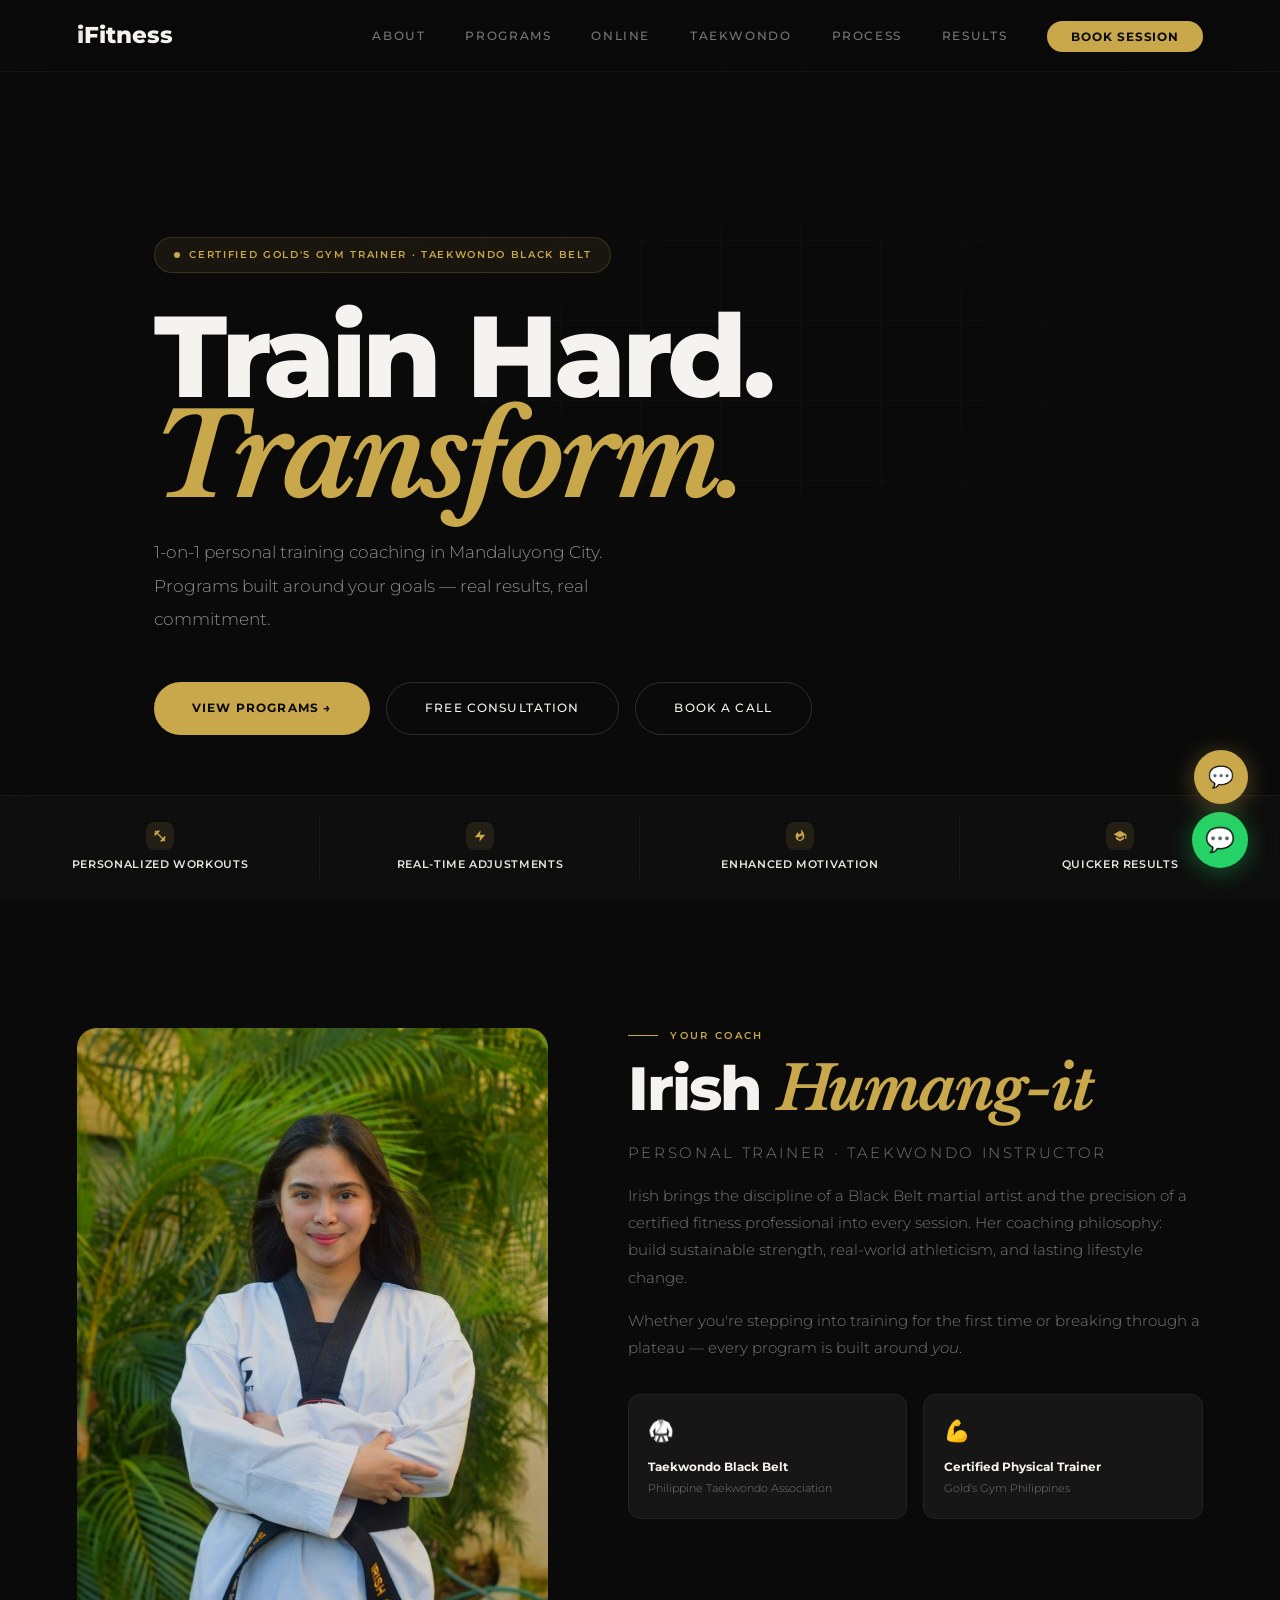
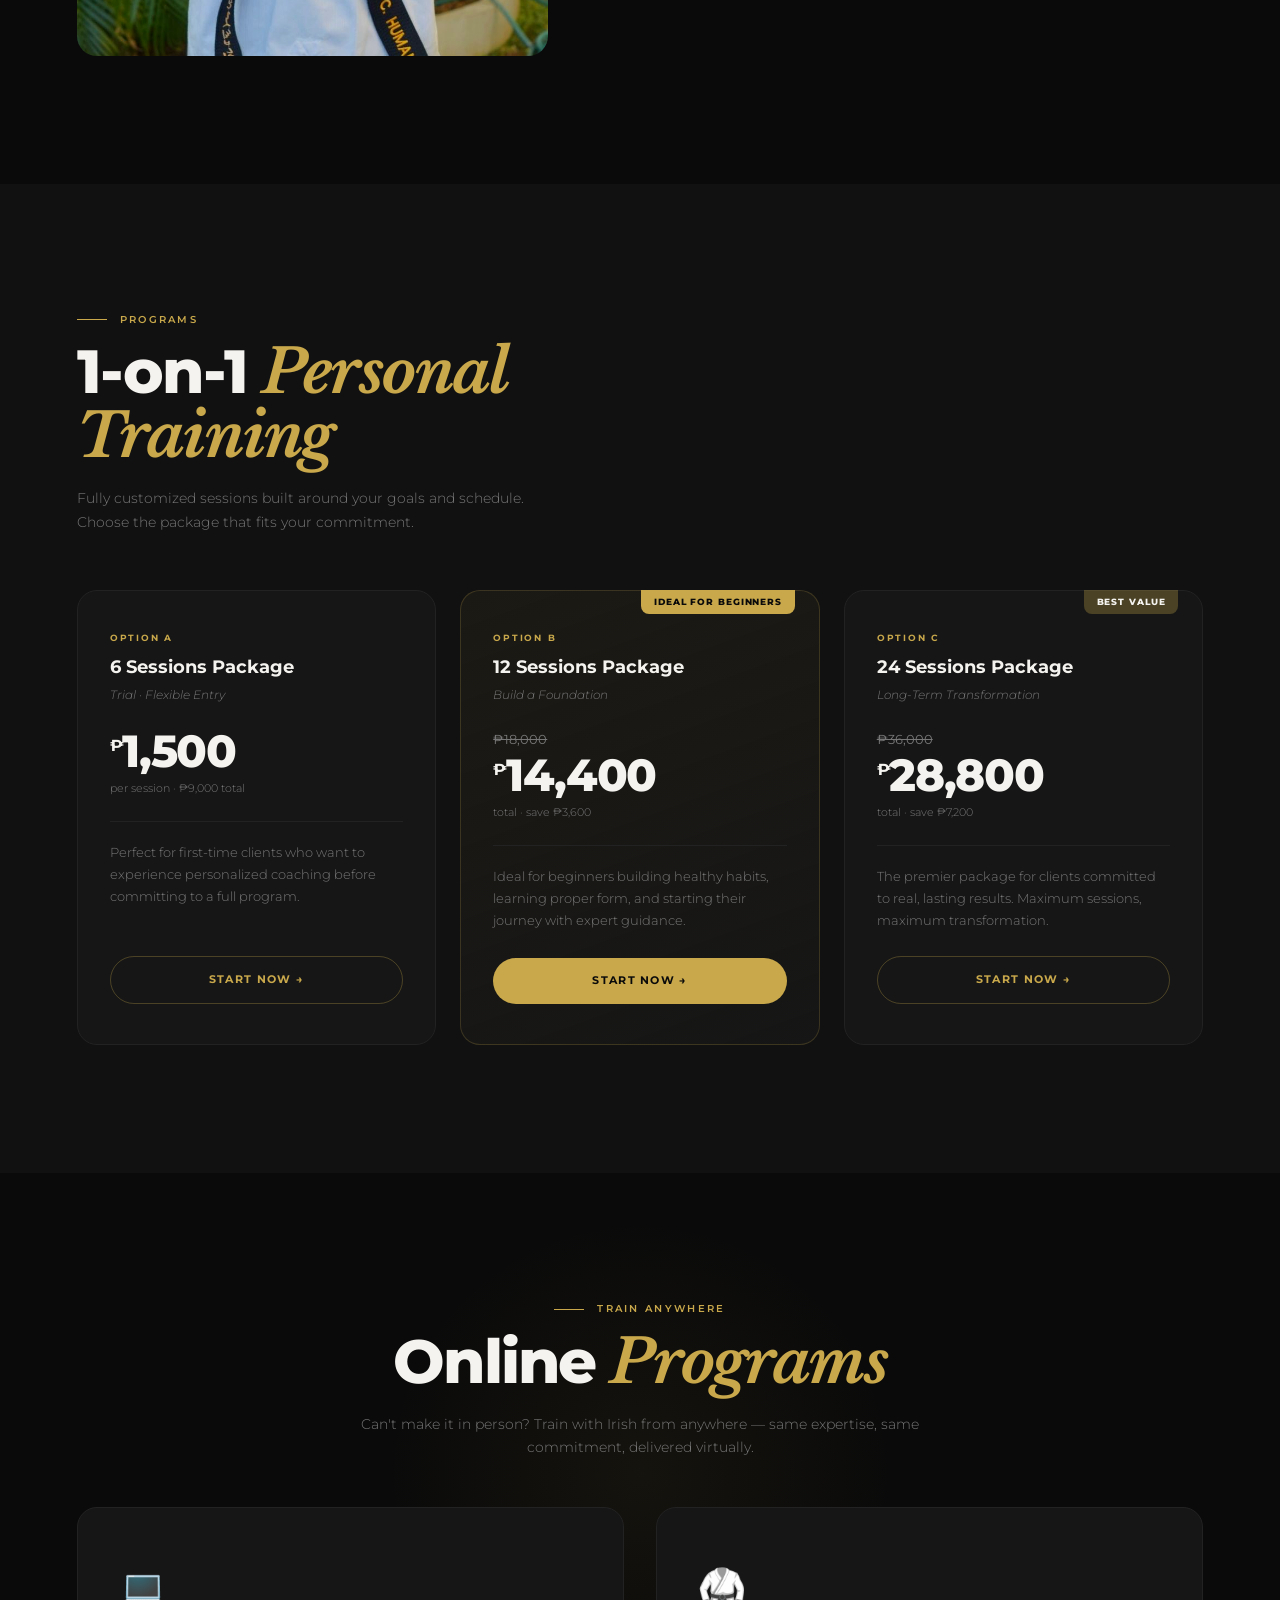
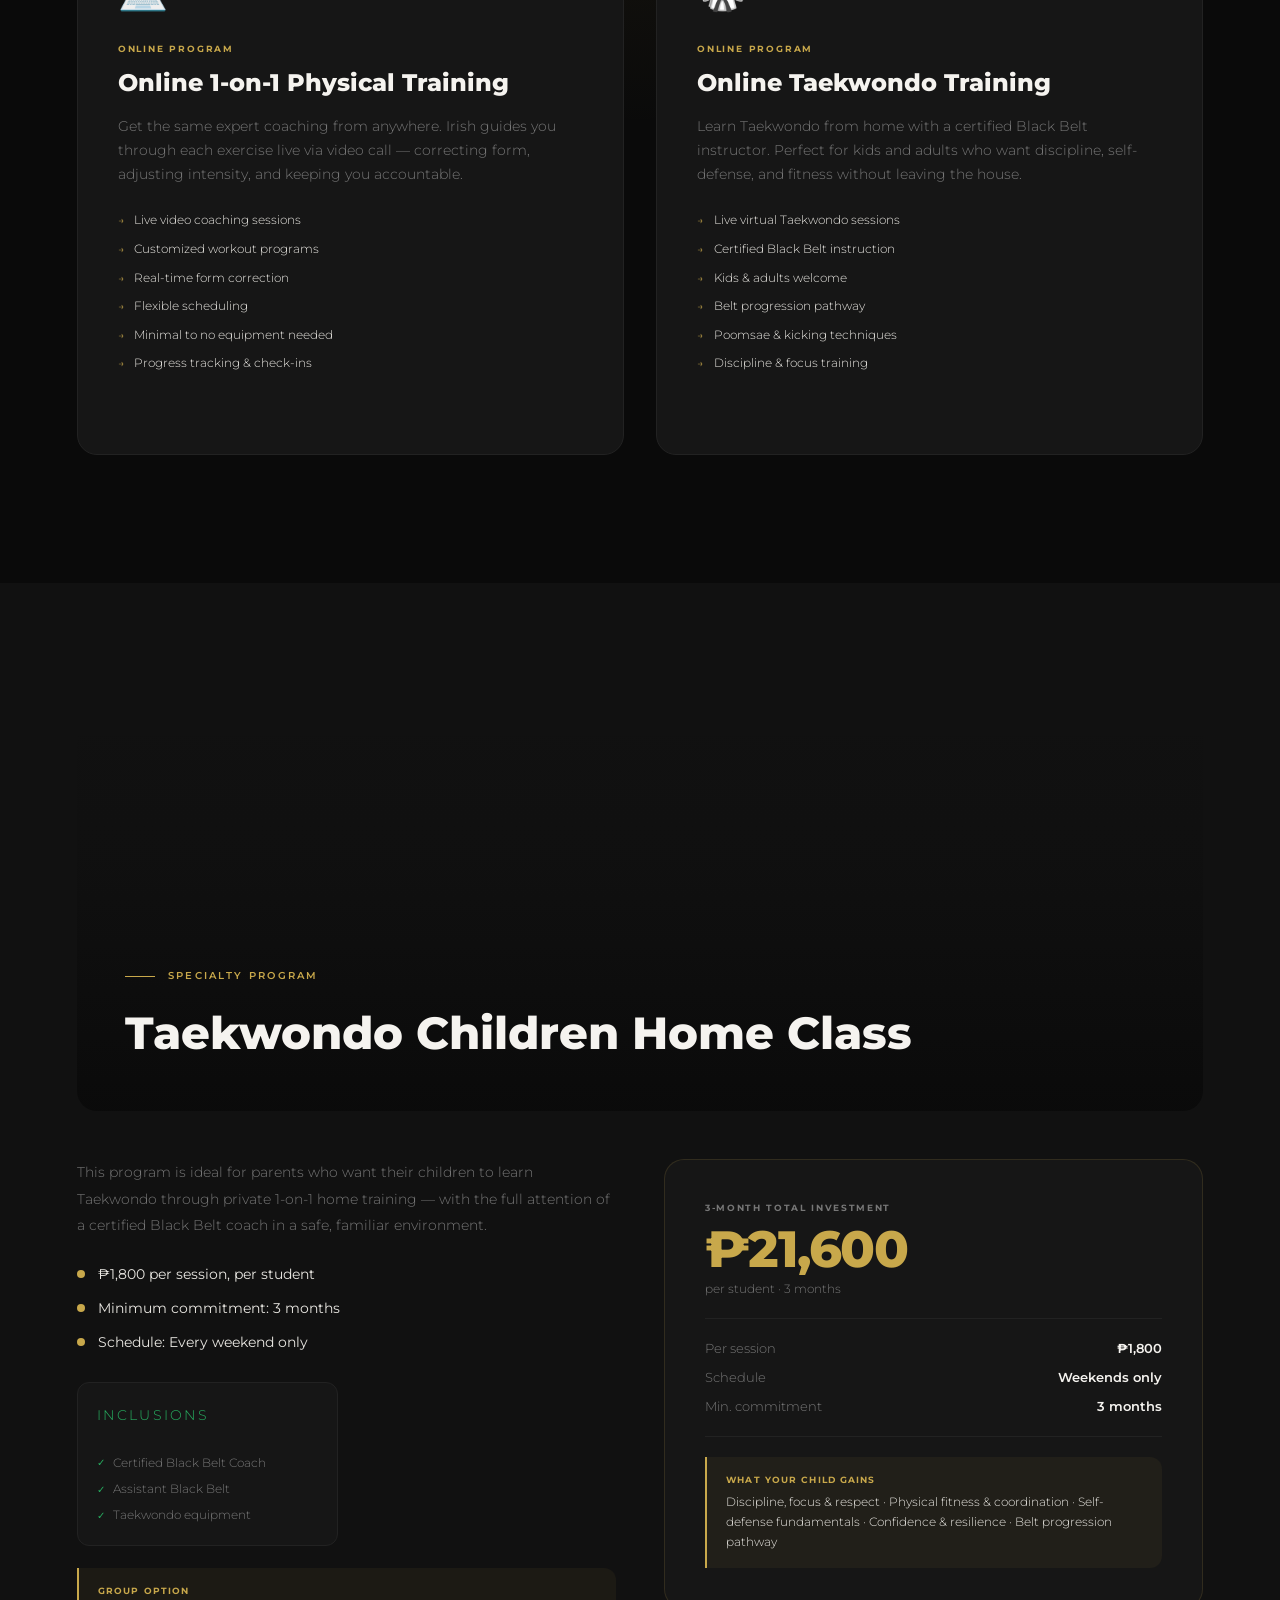
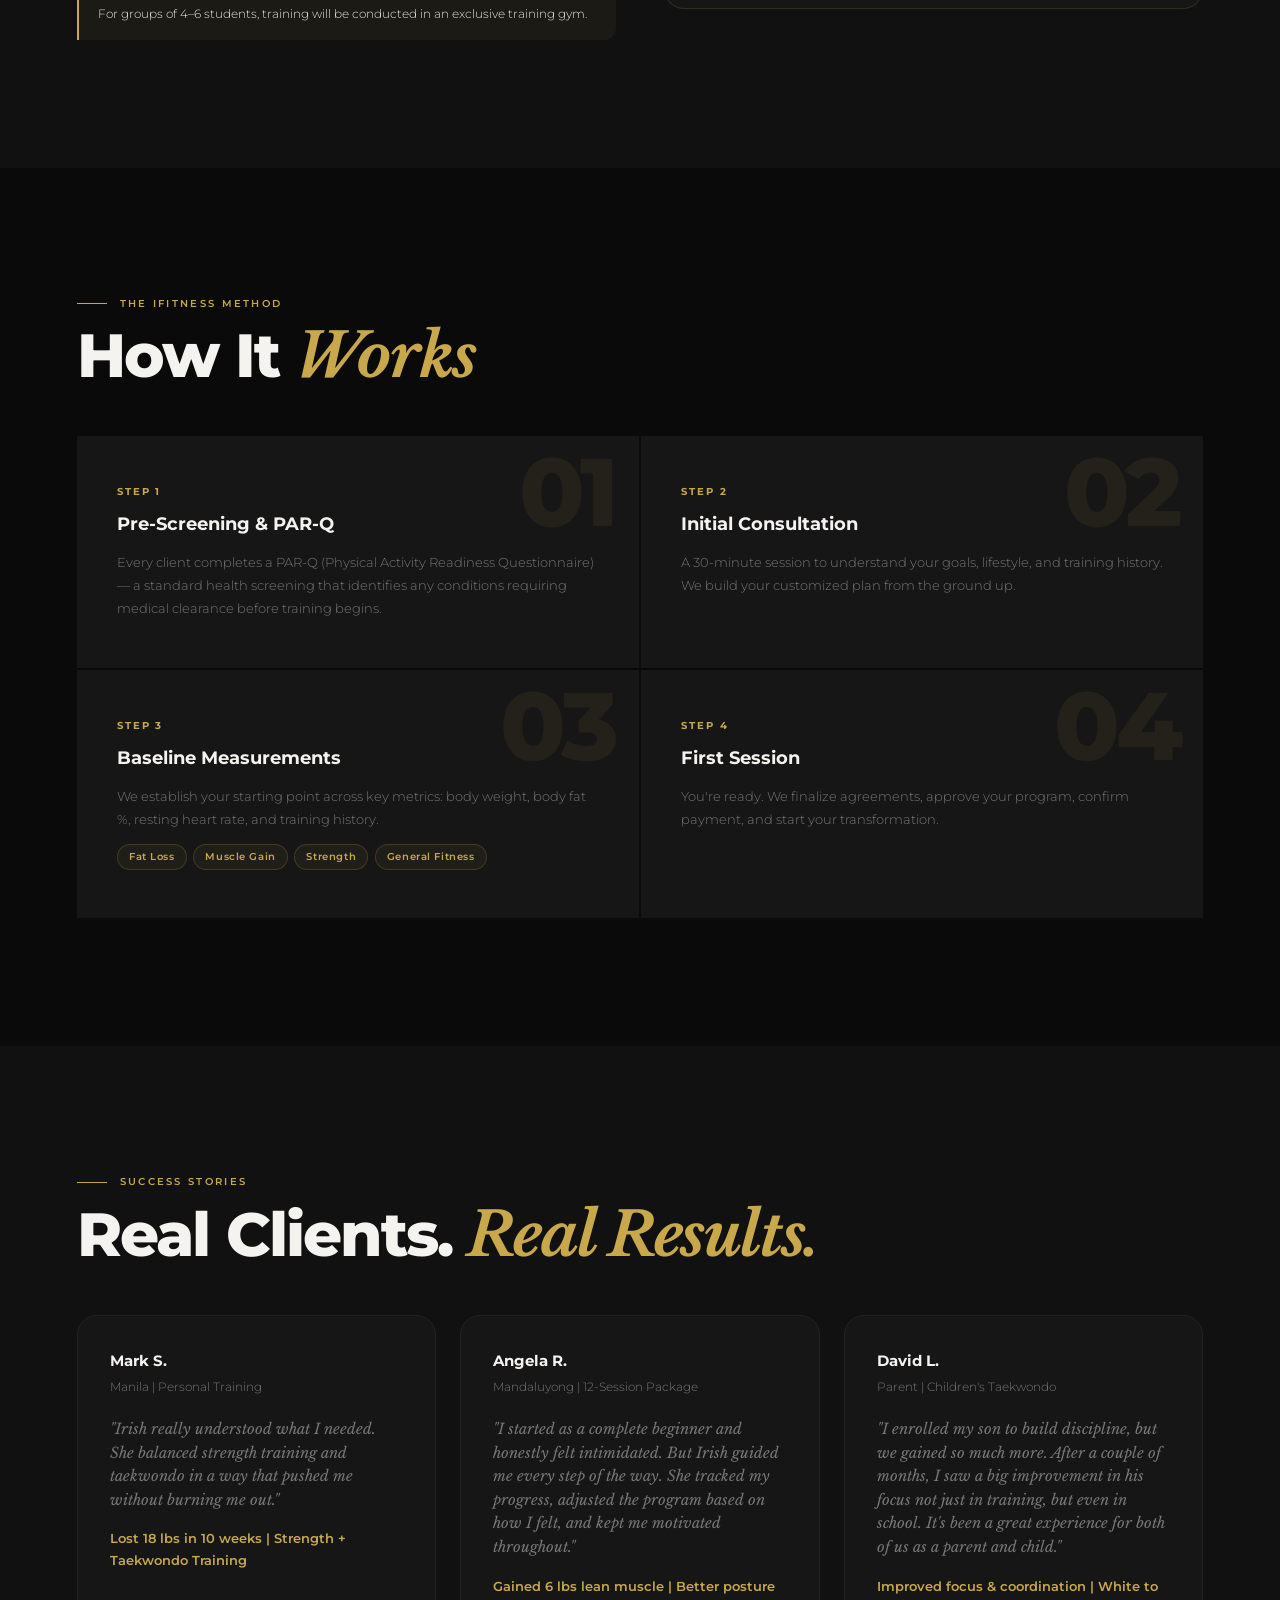
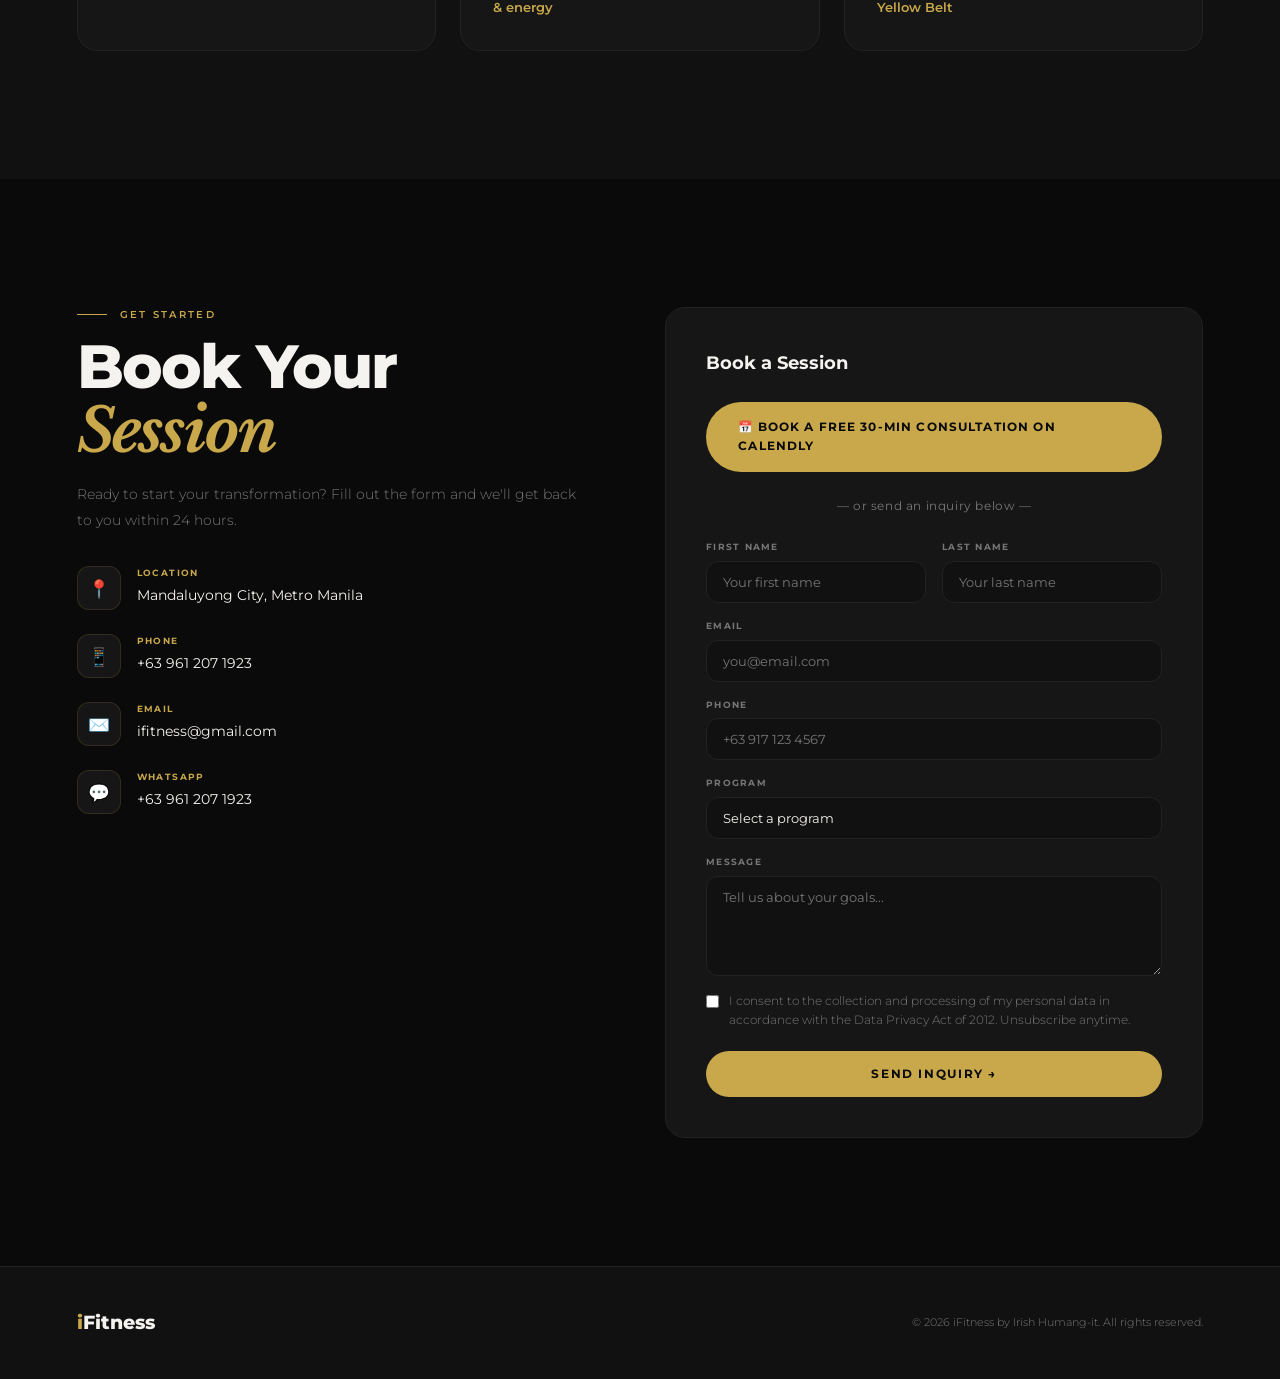
==== index-v2.html @ dbd53208 "v2: fix pricing, title tag, phone number, PAR-Q explanation" ====
<!doctype html>
<html lang="en">
<head>
<meta charset="UTF-8"/>
<meta name="viewport" content="width=device-width,initial-scale=1.0"/>
<title>iFitness — Irish Humang-it | Personal Training & Taekwondo</title>
<meta name="description" content="Elite 1-on-1 personal training and Taekwondo coaching by Irish Humang-it.">
<meta property="og:title" content="iFitness — Irish Humang-it Personal Training">
<meta property="og:type" content="website">
<meta property="og:description" content="Elite personal training & Taekwondo coaching by Irish Humang-it. Certified Gold's Gym Trainer. Black Belt Instructor.">
<meta property="og:image" content="https://axlbot55-wq.github.io/ifitness-web/assets/irish-coach.jpg">
<meta property="og:url" content="https://axlbot55-wq.github.io/ifitness-web/">
<meta name="twitter:card" content="summary_large_image">
<link rel="preconnect" href="https://fonts.googleapis.com">
<link rel="preconnect" href="https://fonts.gstatic.com" crossorigin>
<link href="https://fonts.googleapis.com/css2?family=Montserrat:wght@300;400;500;600;700;800;900&family=Libre+Baskerville:ital,wght@0,400;0,700;1,400&display=swap" rel="stylesheet">
<style>
*,*::before,*::after{box-sizing:border-box;margin:0;padding:0}
:root{--bg:#0a0a0a;--surface:#111;--card:#161616;--border:#222;--muted:#777;--text:#e8e6e1;--white:#f5f3ef;--accent:#c8a84b;--accent-lt:#e2c76a;--green:#27ae60;--red:#c0392b;--r:12px;--rl:20px}
html{scroll-behavior:smooth}
body{background:var(--bg);color:var(--text);font-family:'Montserrat',sans-serif;font-weight:400;line-height:1.65;overflow-x:hidden}
::-webkit-scrollbar{width:6px}::-webkit-scrollbar-track{background:var(--bg)}::-webkit-scrollbar-thumb{background:var(--accent);border-radius:3px}
nav{position:fixed;top:0;left:0;right:0;z-index:200;height:72px;display:flex;align-items:center;justify-content:space-between;padding:0 6vw;background:rgba(10,10,10,0.8);backdrop-filter:blur(20px) saturate(180%);border-bottom:1px solid rgba(200,168,75,0.08);transition:all .3s}
nav.scrolled{height:56px;background:rgba(10,10,10,0.95)}
.nav-logo{font-family:'Montserrat','bebas neue',sans-serif;font-size:1.45rem;font-weight:800;color:var(--gold);text-decoration:none}.nav-logo span{color:var(--white)}
.nav-links{display:flex;gap:2.5rem;list-style:none;align-items:center}
.nav-links a{text-decoration:none;color:var(--muted);font-size:.72rem;font-weight:500;letter-spacing:.14em;text-transform:uppercase;transition:color .3s;position:relative}
.nav-links a::after{content:'';position:absolute;bottom:-4px;left:0;width:0;height:1px;background:var(--accent);transition:width .3s}
.nav-links a:hover{color:var(--white)}.nav-links a:hover::after{width:100%}
.nav-cta{background:var(--accent)!important;color:var(--bg)!important;padding:.55rem 1.5rem;border-radius:100px!important;font-weight:700!important;letter-spacing:.08em!important}
.nav-cta::after{display:none!important}.nav-cta:hover{background:var(--accent-lt)!important;box-shadow:0 4px 20px rgba(200,168,75,.3)}
.hamburger{display:none;flex-direction:column;gap:5px;cursor:pointer;background:none;border:none;padding:4px;min-width:44px;min-height:44px;align-items:center;justify-content:center}
.hamburger span{display:block;width:24px;height:2px;background:var(--accent);border-radius:1px}
#mob-nav{display:none;position:fixed;inset:0;background:var(--bg);z-index:190;padding:5rem 2rem 2rem;flex-direction:column;gap:1.5rem}#mob-nav a{font-family:'Montserrat',sans-serif;font-size:2rem;font-weight:700;color:var(--white);text-decoration:none;border-bottom:1px solid rgba(255,255,255,.05);padding-bottom:1rem}
#mob-nav .mob-cta{background:var(--accent);color:var(--bg)!important;text-align:center;padding:1rem;border-radius:100px;font-size:.85rem!important;letter-spacing:.08em;text-transform:uppercase;border-bottom:none;font-weight:700}
#hero{position:relative;min-height:100vh;display:flex;align-items:center;overflow:hidden}
.hero-bg-img{position:absolute;inset:0;background:url('https://images.unsplash.com/photo-1534438327276-14e5300c3a48?w=1800&q=80') center/cover no-repeat}.hero-bg-overlay{position:absolute;inset:0;background:linear-gradient(105deg,rgba(10,10,10,.93) 38%,rgba(10,10,10,.55) 100%)}.hero-gradient{display:none}
.hero-grid-lines{position:absolute;inset:0;background-image:linear-gradient(rgba(200,168,75,.03) 1px,transparent 1px),linear-gradient(90deg,rgba(200,168,75,.03) 1px,transparent 1px);background-size:80px 80px;mask-image:radial-gradient(ellipse 70% 60% at 60% 40%,black 20%,transparent 70%)}
.hero-content{position:relative;z-index:2;padding:0 6vw;max-width:850px;padding-top:72px}
.hero-chip{display:inline-flex;align-items:center;gap:.6rem;background:rgba(200,168,75,.08);border:1px solid rgba(200,168,75,.2);padding:.5rem 1.2rem;border-radius:100px;font-size:.65rem;font-weight:600;letter-spacing:.16em;text-transform:uppercase;color:var(--accent);margin-bottom:2rem;animation:fadeUp .8s ease both}
.hero-chip .dot{width:6px;height:6px;background:var(--accent);border-radius:50%;animation:pulse 2s infinite}
.hero-h1{font-family:'Montserrat',sans-serif;font-size:clamp(3.2rem,9vw,7.5rem);font-weight:800;line-height:.88;letter-spacing:-.04em;color:var(--white);margin-bottom:1.8rem;animation:fadeUp .8s .1s ease both}
.hero-h1 em{font-family:'Libre Baskerville',serif;font-style:italic;color:var(--accent);display:block}
.hero-sub{font-size:1.05rem;color:rgba(232,230,225,.6);max-width:480px;margin-bottom:2.8rem;font-weight:300;line-height:2;animation:fadeUp .8s .2s ease both}
.hero-btns{display:flex;gap:1rem;flex-wrap:wrap;animation:fadeUp .8s .3s ease both}
.btn-primary{background:var(--accent);color:var(--bg);padding:1rem 2.4rem;border:none;border-radius:100px;font-family:'Montserrat',sans-serif;font-size:.72rem;font-weight:700;letter-spacing:.1em;text-transform:uppercase;text-decoration:none;cursor:pointer;transition:all .3s;display:inline-flex;align-items:center;gap:.6rem}
.btn-primary:hover{background:var(--accent-lt);transform:translateY(-2px);box-shadow:0 8px 30px rgba(200,168,75,.25)}
.btn-secondary{background:transparent;color:var(--white);padding:1rem 2.4rem;border:1px solid rgba(255,255,255,.15);border-radius:100px;font-family:'Montserrat',sans-serif;font-size:.72rem;font-weight:500;letter-spacing:.1em;text-transform:uppercase;text-decoration:none;cursor:pointer;transition:all .3s}
.btn-secondary:hover{border-color:var(--accent);color:var(--accent)}
.hero-stats{position:absolute;bottom:0;left:0;right:0;z-index:2;display:flex;background:rgba(17,17,17,.6);backdrop-filter:blur(20px);border-top:1px solid rgba(200,168,75,.08);animation:fadeUp .8s .5s ease both}
.hero-stat{flex:1;padding:1.6rem 3vw;position:relative}.hero-stat:hover{background:rgba(200,168,75,.04)}
.hero-stat:not(:last-child)::after{content:'';position:absolute;right:0;top:20%;height:60%;width:1px;background:rgba(255,255,255,.05)}
.hs-icon{width:28px;height:28px;display:flex;align-items:center;justify-content:center;background:rgba(200,168,75,.12);border-radius:8px;margin:0 auto .4rem}.hs-icon svg{width:14px;height:14px;fill:var(--accent)}.hs-lbl{font-size:.68rem;font-weight:600;letter-spacing:.06em;text-transform:uppercase;color:var(--text);text-align:center}
section{padding:8rem 6vw;position:relative}.max{max-width:1200px;margin:0 auto}
.sec-eyebrow{font-size:.6rem;font-weight:600;letter-spacing:.24em;text-transform:uppercase;color:var(--accent);margin-bottom:.8rem;display:flex;align-items:center;gap:.8rem}.sec-eyebrow::before{content:'';width:30px;height:1px;background:var(--accent)}
.sec-title{font-family:'Montserrat',sans-serif;font-size:clamp(2.2rem,5vw,3.8rem);font-weight:800;letter-spacing:-.03em;color:var(--white);line-height:1.05;margin-bottom:1.2rem}.sec-title em{font-family:'Libre Baskerville',serif;font-style:italic;color:var(--accent)}
#about{background:var(--bg)}.about-grid{display:grid;grid-template-columns:.9fr 1.1fr;gap:5rem;align-items:start}
.about-img-wrap{position:relative}.about-img{width:100%;aspect-ratio:3/4;object-fit:cover;border-radius:var(--rl);display:block;filter:brightness(.85) contrast(1.05)}
.about-badge{position:absolute;bottom:1.5rem;right:-1.5rem;background:rgba(22,22,22,.9);border:1px solid rgba(200,168,75,.2);backdrop-filter:blur(10px);border-radius:var(--r);padding:1.2rem 1.5rem;text-align:center}
.about-badge-icon{font-size:1.8rem;margin-bottom:.3rem}.about-badge-text{font-size:.55rem;font-weight:700;letter-spacing:.14em;text-transform:uppercase;color:var(--accent)}
.about-name{font-family:'Montserrat',sans-serif;font-size:2.2rem;font-weight:800;color:var(--white);margin-bottom:.3rem}
.about-role{font-size:.68rem;font-weight:600;letter-spacing:.18em;text-transform:uppercase;color:var(--accent);margin-bottom:2rem}
.about-text p{font-size:.92rem;color:var(--muted);line-height:1.85;margin-bottom:1rem;font-weight:300}
.cred-grid{display:grid;grid-template-columns:1fr 1fr;gap:1rem;margin-top:2rem}
.cred-card{background:var(--card);border:1px solid var(--border);border-radius:var(--r);padding:1.2rem;transition:all .3s}.cred-card:hover{border-color:rgba(200,168,75,.3);transform:translateY(-3px)}
.cred-icon{font-size:1.3rem;margin-bottom:.5rem}.cred-title{font-size:.78rem;font-weight:700;color:var(--white);margin-bottom:.2rem}.cred-sub{font-size:.68rem;color:var(--muted);font-weight:300}
#programs{background:var(--surface)}.pt-intro{margin-bottom:3.5rem;max-width:500px}
.pt-grid{display:grid;grid-template-columns:repeat(3,1fr);gap:1.5rem}
.pt-card{background:var(--card);border:1px solid var(--border);border-radius:var(--rl);padding:2.5rem 2rem;display:flex;flex-direction:column;position:relative;transition:all .4s cubic-bezier(.16,1,.3,1)}
.pt-card:hover{border-color:rgba(200,168,75,.25);transform:translateY(-8px);box-shadow:0 20px 60px rgba(0,0,0,.4)}
.pt-card.featured{border-color:rgba(200,168,75,.2);background:linear-gradient(160deg,rgba(200,168,75,.06),var(--card))}
.pt-ribbon{position:absolute;top:-1px;right:1.5rem;background:var(--accent);color:var(--bg);font-size:.55rem;font-weight:800;letter-spacing:.1em;text-transform:uppercase;padding:.3rem .8rem;border-radius:0 0 8px 8px}
.pt-opt{font-size:.56rem;font-weight:700;letter-spacing:.2em;text-transform:uppercase;color:var(--accent);margin-bottom:.4rem}
.pt-name{font-family:'Montserrat',sans-serif;font-size:1.15rem;font-weight:700;color:var(--white);margin-bottom:.25rem}
.pt-sublabel{font-size:.72rem;color:var(--muted);font-style:italic;margin-bottom:1.5rem;font-weight:300}
.pt-price-old{font-size:.82rem;color:var(--muted);text-decoration:line-through;margin-bottom:.15rem}
.pt-price{font-family:'Montserrat',sans-serif;font-size:2.8rem;font-weight:800;color:var(--white);line-height:1;letter-spacing:-.03em}.pt-price sup{font-size:1rem;font-weight:700;vertical-align:super}
.pt-price-note{font-size:.7rem;color:var(--muted);margin-top:.3rem;margin-bottom:1.5rem;font-weight:300}
.pt-divider{height:1px;background:var(--border);margin-bottom:1.2rem}
.pt-desc{font-size:.8rem;color:var(--muted);line-height:1.72;margin-bottom:1.5rem;flex:1;font-weight:300}
.pt-btn{display:block;text-align:center;padding:.9rem;border-radius:100px;font-size:.68rem;font-weight:700;letter-spacing:.12em;text-transform:uppercase;text-decoration:none;transition:all .3s}
.pt-btn-gold{background:var(--accent);color:var(--bg)}.pt-btn-gold:hover{background:var(--accent-lt);transform:translateY(-2px);box-shadow:0 4px 20px rgba(200,168,75,.25)}
.pt-btn-outline{border:1px solid rgba(200,168,75,.3);color:var(--accent)}.pt-btn-outline:hover{background:rgba(200,168,75,.08)}
#online{background:var(--bg);position:relative;overflow:hidden}
.online-glow{position:absolute;top:0;left:50%;transform:translateX(-50%);width:600px;height:600px;background:radial-gradient(circle,rgba(200,168,75,.06),transparent 60%);pointer-events:none}
.online-grid{display:grid;grid-template-columns:1fr 1fr;gap:2rem;position:relative;z-index:2}
.online-card{background:var(--card);border:1px solid var(--border);border-radius:var(--rl);padding:3rem 2.5rem;position:relative;overflow:hidden;transition:all .4s cubic-bezier(.16,1,.3,1)}
.online-card:hover{border-color:rgba(200,168,75,.3);transform:translateY(-6px);box-shadow:0 20px 60px rgba(0,0,0,.3)}
.online-card::before{content:'';position:absolute;top:0;left:0;right:0;height:2px;background:linear-gradient(90deg,transparent,var(--accent),transparent);opacity:0;transition:opacity .3s}.online-card:hover::before{opacity:1}
.online-icon{font-size:2.5rem;margin-bottom:1.2rem}
.online-label{font-size:.56rem;font-weight:700;letter-spacing:.2em;text-transform:uppercase;color:var(--accent);margin-bottom:.4rem}
.online-name{font-family:'Montserrat',sans-serif;font-size:1.5rem;font-weight:800;color:var(--white);margin-bottom:.8rem}
.online-desc{font-size:.85rem;color:var(--muted);line-height:1.75;margin-bottom:1.5rem;font-weight:300}
.online-features{list-style:none;display:flex;flex-direction:column;gap:.5rem;margin-bottom:2rem}
.online-features li{font-size:.78rem;color:var(--text);display:flex;align-items:center;gap:.6rem;font-weight:300}.online-features li::before{content:'→';color:var(--accent);font-size:.7rem;flex-shrink:0}
.online-cta{display:inline-block;background:var(--accent);color:var(--bg);padding:.8rem 2rem;border-radius:100px;font-size:.68rem;font-weight:700;letter-spacing:.1em;text-transform:uppercase;text-decoration:none;transition:all .3s}.online-cta:hover{background:var(--accent-lt);transform:translateY(-2px);box-shadow:0 4px 20px rgba(200,168,75,.25)}
#taekwondo{background:var(--surface)}
.tkd-banner{position:relative;height:400px;border-radius:var(--rl);overflow:hidden;margin-bottom:3rem;display:flex;align-items:flex-end}
.tkd-banner-img{position:absolute;inset:0;background:url('https://images.unsplash.com/photo-1555597673-b21d5c935865?w=1400&q=80') center 30%/cover no-repeat}
.tkd-banner-overlay{position:absolute;inset:0;background:linear-gradient(to top,rgba(10,10,10,.95),rgba(10,10,10,.2) 60%,transparent)}
.tkd-banner-text{position:relative;z-index:2;padding:2.5rem 3rem}.tkd-banner-text h2{font-family:'Montserrat',sans-serif;font-size:clamp(1.8rem,3.5vw,2.8rem);font-weight:800;color:var(--white)}
.tkd-layout{display:grid;grid-template-columns:1fr 1fr;gap:3rem;align-items:start}
.tkd-left p{font-size:.9rem;color:var(--muted);line-height:1.85;margin-bottom:1.5rem;font-weight:300}
.tkd-detail-list{display:flex;flex-direction:column;gap:.7rem;margin-bottom:1.8rem}
.tkd-detail-item{display:flex;align-items:center;gap:.8rem;font-size:.86rem;color:var(--text);font-weight:400}.tkd-detail-item::before{content:'';width:8px;height:8px;background:var(--accent);border-radius:50%;flex-shrink:0}
.ie-grid{display:grid;grid-template-columns:1fr 1fr;gap:1rem;margin-bottom:1.4rem}
.ie-card{background:var(--card);border:1px solid var(--border);border-radius:var(--r);padding:1.2rem}
.ie-head{font-size:.58rem;font-weight:700;letter-spacing:.16em;text-transform:uppercase;margin-bottom:.7rem}.ie-head.inc{color:var(--green)}.ie-head.exc{color:var(--red)}
.ie-list{list-style:none;display:flex;flex-direction:column;gap:.38rem}.ie-list li{font-size:.76rem;color:var(--muted);display:flex;align-items:center;gap:.5rem;font-weight:300}
.ie-list.inc li::before{content:'✓';color:var(--green);font-size:.65rem;flex-shrink:0}.ie-list.exc li::before{content:'✕';color:var(--red);font-size:.65rem;flex-shrink:0}
.tkd-note{background:rgba(200,168,75,.06);border-left:2px solid var(--accent);padding:1rem 1.2rem;border-radius:0 var(--r) var(--r) 0;font-size:.78rem;color:var(--text);line-height:1.6;font-weight:300}.tkd-note strong{display:block;color:var(--accent);font-size:.58rem;letter-spacing:.12em;text-transform:uppercase;margin-bottom:.3rem;font-weight:700}
.tkd-price-card{background:var(--card);border:1px solid rgba(200,168,75,.15);border-radius:var(--rl);padding:2.5rem}
.tpc-label{font-size:.58rem;font-weight:700;letter-spacing:.18em;text-transform:uppercase;color:var(--muted);margin-bottom:.5rem}
.tpc-price{font-family:'Montserrat',sans-serif;font-size:3.2rem;font-weight:800;color:var(--accent);line-height:1;letter-spacing:-.03em;margin-bottom:.25rem}
.tpc-sub{font-size:.76rem;color:var(--muted);font-weight:300}
.tpc-divider{height:1px;background:var(--border);margin:1.2rem 0}
.tpc-row{display:flex;justify-content:space-between;align-items:center;font-size:.8rem;margin-bottom:.5rem}.tpc-row span{color:var(--muted);font-weight:300}.tpc-row strong{color:var(--white);font-weight:600}
#process{background:var(--bg)}.process-grid{display:grid;grid-template-columns:1fr 1fr;gap:2px;margin-top:3rem}
.proc-card{background:var(--card);padding:3rem 2.5rem;position:relative;transition:all .3s;overflow:hidden}.proc-card:hover{background:var(--surface)}
.proc-num{font-family:'Montserrat',sans-serif;font-size:6rem;font-weight:800;line-height:1;color:rgba(200,168,75,.08);position:absolute;top:.5rem;right:1.5rem;letter-spacing:-.04em;user-select:none}
.proc-tag{font-size:.6rem;font-weight:700;letter-spacing:.2em;text-transform:uppercase;color:var(--accent);margin-bottom:.6rem}
.proc-title{font-family:'Montserrat',sans-serif;font-size:1.15rem;font-weight:700;color:var(--white);margin-bottom:.7rem}
.proc-body{font-size:.82rem;color:var(--muted);line-height:1.75;font-weight:300}
.proc-list{list-style:none;margin-top:.75rem;display:flex;flex-direction:column;gap:.35rem}.proc-list li{font-size:.78rem;color:var(--text);display:flex;align-items:center;gap:.5rem;font-weight:400}.proc-list li::before{content:'→';color:var(--accent);font-size:.62rem;flex-shrink:0}
.goal-pills{display:flex;flex-wrap:wrap;gap:.4rem;margin-top:.85rem}.goal-pill{font-size:.6rem;font-weight:600;letter-spacing:.06em;background:rgba(200,168,75,.06);border:1px solid rgba(200,168,75,.2);color:var(--accent);padding:.25rem .7rem;border-radius:100px}
#testimonials{background:var(--surface)}.testimonial-grid{display:grid;grid-template-columns:repeat(auto-fit,minmax(340px,1fr));gap:1.5rem;margin-top:3rem}
.testimonial{background:var(--card);border:1px solid var(--border);border-radius:var(--rl);padding:2rem;transition:all .3s}.testimonial:hover{border-color:rgba(200,168,75,.2);transform:translateY(-4px)}
.testimonial-header{display:flex;align-items:center;gap:1rem;margin-bottom:1.2rem}
.testimonial-avatar{width:52px;height:52px;border-radius:50%;object-fit:cover;border:2px solid rgba(200,168,75,.2)}
.testimonial-info h5{font-size:.95rem;font-weight:700;color:var(--white)}.testimonial-info span{font-size:.75rem;color:var(--muted);font-weight:300}
.testimonial-quote{font-family:'Libre Baskerville',serif;font-style:italic;color:var(--muted);line-height:1.6;font-size:.92rem;margin-bottom:1rem}
.testimonial-result{font-weight:600;color:var(--accent);font-size:.8rem}
#contact{background:var(--bg)}.contact-wrap{display:grid;grid-template-columns:1fr 1fr;gap:5rem;align-items:start}
.c-items{display:flex;flex-direction:column;gap:1.5rem;margin-bottom:2.2rem}
.c-item{display:flex;gap:1rem;align-items:flex-start}
.c-icon{width:44px;height:44px;background:var(--card);border:1px solid rgba(200,168,75,.15);border-radius:var(--r);display:flex;align-items:center;justify-content:center;font-size:1.1rem;flex-shrink:0}
.c-lbl{font-size:.56rem;font-weight:700;letter-spacing:.15em;text-transform:uppercase;color:var(--accent);margin-bottom:.2rem}
.c-val{font-size:.9rem;color:var(--white);font-weight:400}.c-val a{color:var(--white);text-decoration:none;transition:color .2s}.c-val a:hover{color:var(--accent)}
.contact-form{background:var(--card);border:1px solid var(--border);border-radius:var(--rl);padding:2.5rem}
.cf-title{font-family:'Montserrat',sans-serif;font-size:1.15rem;font-weight:700;color:var(--white);margin-bottom:1.5rem}
.cf-row{display:grid;grid-template-columns:1fr 1fr;gap:1rem}
.cf-group{display:flex;flex-direction:column;gap:.38rem;margin-bottom:1rem}.cf-group label{font-size:.56rem;font-weight:700;letter-spacing:.14em;text-transform:uppercase;color:var(--muted)}
.cf-group input,.cf-group select,.cf-group textarea{background:var(--surface);border:1px solid var(--border);border-radius:var(--r);color:var(--white);font-family:'Montserrat',sans-serif;font-size:.84rem;padding:.75rem 1rem;outline:none;transition:border-color .3s;-webkit-appearance:none}
.cf-group input:focus,.cf-group select:focus,.cf-group textarea:focus{border-color:rgba(200,168,75,.4)}
.cf-group select option{background:var(--surface)}.cf-group textarea{resize:vertical;min-height:100px}
.cf-submit{width:100%;background:var(--accent);color:var(--bg);border:none;border-radius:100px;font-family:'Montserrat',sans-serif;font-size:.72rem;font-weight:700;letter-spacing:.14em;text-transform:uppercase;padding:1rem;cursor:pointer;transition:all .3s;margin-top:.3rem}.cf-submit:hover{background:var(--accent-lt);transform:translateY(-2px);box-shadow:0 4px 20px rgba(200,168,75,.25)}
footer{background:var(--surface);border-top:1px solid var(--border);padding:2.5rem 6vw;display:flex;align-items:center;justify-content:space-between;flex-wrap:wrap;gap:1rem}
.foot-logo{font-family:'Montserrat',sans-serif;font-size:1.2rem;font-weight:800;color:var(--accent)}.foot-logo span{color:var(--white)}
.foot-copy{font-size:.68rem;color:var(--muted);font-weight:300}
.whatsapp-fab{position:fixed;bottom:2rem;right:2rem;z-index:500;width:56px;height:56px;background:#25d366;border-radius:50%;display:flex;align-items:center;justify-content:center;font-size:1.5rem;cursor:pointer;box-shadow:0 4px 24px rgba(37,211,102,.4);border:none;transition:all .3s;text-decoration:none;color:white}.whatsapp-fab:hover{transform:scale(1.1);box-shadow:0 6px 32px rgba(37,211,102,.55)}

/* CHATBOT */
#chat-fab{position:fixed;bottom:6rem;right:2rem;z-index:501;width:54px;height:54px;background:var(--accent);border-radius:50%;display:flex;align-items:center;justify-content:center;cursor:pointer;box-shadow:0 4px 24px rgba(200,168,75,.4);border:none;transition:all .3s;font-size:1.3rem}
#chat-fab:hover{transform:scale(1.1);box-shadow:0 6px 32px rgba(200,168,75,.55)}
#chat-fab .fab-close{display:none}
#chat-fab.open .fab-icon{display:none}
#chat-fab.open .fab-close{display:block}
#chat-fab.open{background:var(--card)}
#chatbox{position:fixed;bottom:9.5rem;right:2rem;z-index:500;width:350px;max-width:calc(100vw - 2rem);background:var(--card);border:1px solid rgba(200,168,75,.2);border-radius:var(--rl);overflow:hidden;box-shadow:0 16px 64px rgba(0,0,0,.7);transform:translateY(14px) scale(.97);opacity:0;pointer-events:none;transition:transform .28s ease,opacity .28s ease}
#chatbox.open{transform:translateY(0) scale(1);opacity:1;pointer-events:all}
.cb-header{background:linear-gradient(135deg,rgba(200,168,75,.15),var(--card));padding:1rem 1.3rem;display:flex;align-items:center;gap:.8rem;border-bottom:1px solid var(--border)}
.cb-avatar{width:34px;height:34px;background:rgba(200,168,75,.1);border-radius:50%;display:flex;align-items:center;justify-content:center;font-size:1rem;flex-shrink:0}
.cb-head-info strong{display:block;font-size:.8rem;font-weight:700;color:var(--white)}
.cb-head-info span{font-size:.6rem;color:var(--muted);font-weight:400}
.cb-body{padding:1rem;max-height:320px;overflow-y:auto;display:flex;flex-direction:column;gap:.65rem}
.cb-msg{background:var(--surface);border-radius:4px 12px 12px 4px;padding:.72rem .95rem;font-size:.78rem;color:var(--text);line-height:1.6;font-weight:300;max-width:92%;white-space:pre-line}
.cb-msg.user-msg{background:rgba(200,168,75,.12);border:1px solid rgba(200,168,75,.18);border-radius:12px 4px 4px 12px;align-self:flex-end;color:var(--white)}
.cb-options{display:flex;flex-direction:column;gap:.45rem;padding:0 1rem 1rem}
.cb-opt{background:var(--surface);border:1px solid rgba(200,168,75,.18);border-radius:var(--r);padding:.6rem .9rem;font-size:.72rem;font-weight:600;color:var(--text);cursor:pointer;transition:all .2s;text-align:left;display:flex;align-items:center;gap:.55rem;font-family:Inter,sans-serif}
.cb-opt:hover{border-color:var(--accent);color:var(--accent);background:rgba(200,168,75,.06)}
.cb-opt-icon{font-size:.95rem;flex-shrink:0}
.cb-input-row{display:flex;gap:.5rem;padding:0 1rem 1rem}
.cb-input{flex:1;background:var(--surface);border:1px solid var(--border);border-radius:var(--r);color:var(--white);font-family:Inter,sans-serif;font-size:.78rem;padding:.58rem .8rem;outline:none;transition:border-color .2s}
.cb-input:focus{border-color:rgba(200,168,75,.4)}
.cb-send{background:var(--accent);border:none;border-radius:var(--r);padding:0 .85rem;font-size:.95rem;cursor:pointer;transition:background .2s;color:var(--bg)}
.cb-send:hover{background:var(--accent-lt)}

/* MODALS */
.modal-overlay{position:fixed;inset:0;background:rgba(0,0,0,.7);backdrop-filter:blur(4px);display:none;align-items:center;justify-content:center;z-index:1000;padding:20px}
.modal-overlay.active{display:flex}
.modal-box{background:var(--card);padding:32px;border-radius:var(--rl);width:100%;max-width:480px;border:1px solid rgba(200,168,75,.2);box-shadow:0 16px 64px rgba(0,0,0,.7);position:relative;color:var(--white)}
.modal-close{position:absolute;top:16px;right:16px;background:transparent;border:none;color:var(--muted);font-size:1.5rem;cursor:pointer;padding:4px}
.modal-close:hover{color:var(--white)}
.modal-box h3{margin-bottom:16px;font-size:1.4rem;font-weight:800;color:var(--white)}
.modal-box p{color:var(--muted);margin-bottom:20px;font-size:.9rem;font-weight:300;line-height:1.6}
.hidden{display:none}
@keyframes fadeUp{from{opacity:0;transform:translateY(22px)}to{opacity:1;transform:translateY(0)}}
@keyframes pulse{0%,100%{opacity:1}50%{opacity:.4}}
.reveal{opacity:0;transform:translateY(18px);transition:opacity .6s ease,transform .6s ease}.reveal.visible{opacity:1;transform:translateY(0)}
@media(max-width:920px){.nav-links{display:none}.hamburger{display:flex}.about-grid{grid-template-columns:1fr;gap:2.5rem}.about-img-wrap{max-width:320px;margin:0 auto}.pt-grid{grid-template-columns:1fr;max-width:420px}.online-grid{grid-template-columns:1fr}.tkd-layout{grid-template-columns:1fr;gap:2.5rem}.process-grid{grid-template-columns:1fr}.contact-wrap{grid-template-columns:1fr;gap:3rem}.hero-stats{display:grid;grid-template-columns:1fr 1fr;position:relative;background:rgba(17,17,17,.8);border-top:1px solid rgba(200,168,75,.08);padding:1.5rem 5vw}.hero-stat{padding:.8rem;justify-content:center;text-align:center}.cf-row{grid-template-columns:1fr}.about-badge{right:0;bottom:-1rem}.hero-btns{flex-direction:column;gap:.75rem}.hero-btns .btn-primary,.hero-btns .btn-secondary{width:100%;text-align:center;justify-content:center;padding:1rem 1.5rem}.hero-content{padding:0 5vw;padding-top:90px;max-width:100%;text-align:center;display:flex;flex-direction:column;align-items:center}.hero-sub{font-size:.95rem;line-height:1.9;max-width:100%}.whatsapp-fab{bottom:1.2rem;right:1.2rem;width:48px;height:48px;font-size:1.2rem}#chat-fab{bottom:5rem;right:1.2rem;width:48px;height:48px;font-size:1.1rem}}
@media(max-width:600px){section{padding:4rem 5vw}.hero-h1{font-size:2.6rem}.hero-content{padding-top:90px}.ie-grid{grid-template-columns:1fr}.testimonial-grid{grid-template-columns:1fr}#chatbox{width:calc(100vw - 1.5rem);right:.75rem;bottom:8.5rem;max-height:70vh}.modal-box{padding:24px 20px;margin:0 1rem;max-height:90vh;overflow-y:auto}.cb-opt{min-height:44px}.cred-grid{grid-template-columns:1fr}.hero-stats{grid-template-columns:1fr 1fr;gap:0}.hs-lbl{font-size:.58rem}.nav-logo{font-size:1.2rem}.whatsapp-fab{width:44px;height:44px;font-size:1rem;bottom:.8rem;right:.8rem}#chat-fab{width:44px;height:44px;font-size:1rem;bottom:4rem;right:.8rem}}
</style>
</head>
<body>

<nav id="mainNav">
  <a href="#hero" class="nav-logo">i<span>Fitness</span></a>
  <ul class="nav-links">
    <li><a href="#about">About</a></li>
    <li><a href="#programs">Programs</a></li>
    <li><a href="#online">Online</a></li>
    <li><a href="#taekwondo">Taekwondo</a></li>
    <li><a href="#process">Process</a></li>
    <li><a href="#testimonials">Results</a></li>
    <li><a href="#contact" class="nav-cta">Book Session</a></li>
  </ul>
  <button class="hamburger" onclick="toggleMob()" aria-label="Menu"><span></span><span></span><span></span></button>
</nav>
<div id="mob-nav">
  <a href="#about" onclick="closeMob()">About</a>
  <a href="#programs" onclick="closeMob()">Programs</a>
  <a href="#online" onclick="closeMob()">Online Programs</a>
  <a href="#taekwondo" onclick="closeMob()">Taekwondo</a>
  <a href="#process" onclick="closeMob()">How It Works</a>
  <a href="#testimonials" onclick="closeMob()">Results</a>
  <a href="#contact" onclick="closeMob()" class="mob-cta">Book a Session</a>
</div>

<section id="hero">
  <div class="hero-bg-img"></div>
  <div class="hero-bg-overlay"></div>
  <div class="hero-grid-lines"></div>
  <div class="hero-content">
    <span class="hero-chip"><span class="dot"></span> Certified Gold's Gym Trainer · Taekwondo Black Belt</span>
    <h1 class="hero-h1">Train Hard.<br><em>Transform.</em></h1>
    <p class="hero-sub">1-on-1 personal training coaching in Mandaluyong City. Programs built around your goals — real results, real commitment.</p>
    <div class="hero-btns">
      <a href="#programs" class="btn-primary">View Programs →</a>
      <a href="#contact" class="btn-secondary">Free Consultation</a>
      <a href="https://calendly.com/irishchumangit/30min" target="_blank" rel="noopener" class="btn-secondary">Book a Call</a>
    </div>
  </div>
  <div class="hero-stats">
    <div class="hero-stat"><div class="hs-icon"><svg viewBox="0 0 24 24"><path d="M20.57 14.86L22 13.43 20.57 12 17 15.57 8.43 7 12 3.43 10.57 2 9.14 3.43 7.71 2 5.57 4.14 4.14 2.71 2.71 4.14l1.43 1.43L2 7.71l1.43 1.43L2 10.57 3.43 12 7 8.43 15.57 17 12 20.57 13.43 22 14.86 20.57 16.29 22 18.43 19.86 19.86 21.29 21.29 19.86l-1.43-1.43L21.29 16.29z"/></svg></div><div class="hs-lbl">Personalized Workouts</div></div>
    <div class="hero-stat"><div class="hs-icon"><svg viewBox="0 0 24 24"><path d="M13 2L3 14h9l-1 8 10-12h-9l1-8z"/></svg></div><div class="hs-lbl">Real-time Adjustments</div></div>
    <div class="hero-stat"><div class="hs-icon"><svg viewBox="0 0 24 24"><path d="M13.5.67s.74 2.65.74 4.6c0 1.96-1.29 3.54-3.24 3.54S7.76 7.23 7.76 5.27l.03-.36C5.77 7.51 4.5 10.12 4.5 13c0 4.14 3.36 7.5 7.5 7.5s7.5-3.36 7.5-7.5C19.5 8.17 17.09 3.29 13.5.67zM11.71 19c-1.78 0-3.22-1.4-3.22-3.14 0-1.62 1.06-2.77 2.81-3.12 1.77-.36 3.6-1.21 4.62-2.58.39 1.28.59 2.63.59 3.97 0 2.6-2.14 4.87-4.8 4.87z"/></svg></div><div class="hs-lbl">Enhanced Motivation</div></div>
    <div class="hero-stat"><div class="hs-icon"><svg viewBox="0 0 24 24"><path d="M5 13.18v4L12 21l7-3.82v-4L12 17l-7-3.82zM12 3L1 9l11 6 9-4.91V17h2V9L12 3z"/></svg></div><div class="hs-lbl">Quicker Results</div></div>
  </div>
</section>

<section id="about">
  <div class="max">
    <div class="about-grid reveal">
      <div class="about-img-wrap">
        <img class="about-img" src="assets/irish-coach.jpg" alt="Irish Humang-it">
      </div>
      <div class="about-text">
        <div class="sec-eyebrow">Your Coach</div>
        <h2 class="sec-title">Irish <em>Humang-it</em></h2>
        <p class="about-role">Personal Trainer · Taekwondo Instructor</p>
        <p>Irish brings the discipline of a Black Belt martial artist and the precision of a certified fitness professional into every session. Her coaching philosophy: build sustainable strength, real-world athleticism, and lasting lifestyle change.</p>
        <p>Whether you're stepping into training for the first time or breaking through a plateau — every program is built around <em>you</em>.</p>
        <div class="cred-grid">
          <div class="cred-card"><div class="cred-icon">🥋</div><div class="cred-title">Taekwondo Black Belt</div><div class="cred-sub">Philippine Taekwondo Association</div></div>
          <div class="cred-card"><div class="cred-icon">💪</div><div class="cred-title">Certified Physical Trainer</div><div class="cred-sub">Gold's Gym Philippines</div></div>
        </div>
      </div>
    </div>
  </div>
</section>

<section id="programs">
  <div class="max">
    <div class="pt-intro reveal">
      <div class="sec-eyebrow">Programs</div>
      <h2 class="sec-title">1-on-1 <em>Personal Training</em></h2>
      <p style="color:var(--muted);font-size:.88rem;max-width:500px;font-weight:300">Fully customized sessions built around your goals and schedule. Choose the package that fits your commitment.</p>
    </div>
    <div class="pt-grid">
      <div class="pt-card reveal">
        <p class="pt-opt">Option A</p>
        <p class="pt-name">6 Sessions Package</p>
        <p class="pt-sublabel">Trial · Flexible Entry</p>
        <div class="pt-price"><sup>₱</sup>1,500</div>
        <div class="pt-price-note">per session · ₱9,000 total</div>
        <div class="pt-divider"></div>
        <p class="pt-desc">Perfect for first-time clients who want to experience personalized coaching before committing to a full program.</p>
        <a href="#contact" class="pt-btn pt-btn-outline" onclick="prefillForm('Personal Training — 6 Sessions')">Start Now →</a>
      </div>
      <div class="pt-card featured reveal">
        <div class="pt-ribbon">Ideal for Beginners</div>
        <p class="pt-opt">Option B</p>
        <p class="pt-name">12 Sessions Package</p>
        <p class="pt-sublabel">Build a Foundation</p>
        <div class="pt-price-old">₱18,000</div>
        <div class="pt-price"><sup>₱</sup>14,400</div>
        <div class="pt-price-note">total · save ₱3,600</div>
        <div class="pt-divider"></div>
        <p class="pt-desc">Ideal for beginners building healthy habits, learning proper form, and starting their journey with expert guidance.</p>
        <a href="#contact" class="pt-btn pt-btn-gold" onclick="prefillForm('Personal Training — 12 Sessions')">Start Now →</a>
      </div>
      <div class="pt-card reveal">
        <div class="pt-ribbon" style="background:rgba(200,168,75,0.3);color:var(--white)">Best Value</div>
        <p class="pt-opt">Option C</p>
        <p class="pt-name">24 Sessions Package</p>
        <p class="pt-sublabel">Long-Term Transformation</p>
        <div class="pt-price-old">₱36,000</div>
        <div class="pt-price"><sup>₱</sup>28,800</div>
        <div class="pt-price-note">total · save ₱7,200</div>
        <div class="pt-divider"></div>
        <p class="pt-desc">The premier package for clients committed to real, lasting results. Maximum sessions, maximum transformation.</p>
        <a href="#contact" class="pt-btn pt-btn-outline" onclick="prefillForm('Personal Training — 24 Sessions')">Start Now →</a>
      </div>
    </div>
  </div>
</section>

<section id="online">
  <div class="online-glow"></div>
  <div class="max">
    <div class="reveal" style="text-align:center;margin-bottom:3rem">
      <div class="sec-eyebrow" style="justify-content:center">Train Anywhere</div>
      <h2 class="sec-title">Online <em>Programs</em></h2>
      <p style="color:var(--muted);font-size:.88rem;max-width:560px;margin:0 auto;font-weight:300">Can't make it in person? Train with Irish from anywhere — same expertise, same commitment, delivered virtually.</p>
    </div>
    <div class="online-grid">
      <div class="online-card reveal">
        <div class="online-icon">💻</div>
        <div class="online-label">Online Program</div>
        <h3 class="online-name">Online 1-on-1 Physical Training</h3>
        <p class="online-desc">Get the same expert coaching from anywhere. Irish guides you through each exercise live via video call — correcting form, adjusting intensity, and keeping you accountable.</p>
        <ul class="online-features">
          <li>Live video coaching sessions</li>
          <li>Customized workout programs</li>
          <li>Real-time form correction</li>
          <li>Flexible scheduling</li>
          <li>Minimal to no equipment needed</li>
          <li>Progress tracking & check-ins</li>
        </ul>
      </div>
      <div class="online-card reveal">
        <div class="online-icon">🥋</div>
        <div class="online-label">Online Program</div>
        <h3 class="online-name">Online Taekwondo Training</h3>
        <p class="online-desc">Learn Taekwondo from home with a certified Black Belt instructor. Perfect for kids and adults who want discipline, self-defense, and fitness without leaving the house.</p>
        <ul class="online-features">
          <li>Live virtual Taekwondo sessions</li>
          <li>Certified Black Belt instruction</li>
          <li>Kids & adults welcome</li>
          <li>Belt progression pathway</li>
          <li>Poomsae & kicking techniques</li>
          <li>Discipline & focus training</li>
        </ul>
      </div>
    </div>
  </div>
</section>

<section id="taekwondo">
  <div class="max">
    <div class="tkd-banner reveal">
      <div class="tkd-banner-img"></div>
      <div class="tkd-banner-overlay"></div>
      <div class="tkd-banner-text">
        <div class="sec-eyebrow">Specialty Program</div>
        <h2>Taekwondo Children Home Class</h2>
      </div>
    </div>
    <div class="tkd-layout reveal">
      <div class="tkd-left">
        <p>This program is ideal for parents who want their children to learn Taekwondo through private 1-on-1 home training — with the full attention of a certified Black Belt coach in a safe, familiar environment.</p>
        <div class="tkd-detail-list">
          <div class="tkd-detail-item">₱1,800 per session, per student</div>
          <div class="tkd-detail-item">Minimum commitment: 3 months</div>
          <div class="tkd-detail-item">Schedule: Every weekend only</div>
        </div>
        <div class="ie-grid">
          <div class="ie-card">
            <p class="ie-head inc">Inclusions</p>
            <ul class="ie-list inc">
              <li>Certified Black Belt Coach</li>
              <li>Assistant Black Belt</li>
              <li>Taekwondo equipment</li>
            </ul>
          </div>
        </div>
        <div class="tkd-note">
          <strong>Group Option</strong>
          For groups of 4–6 students, training will be conducted in an exclusive training gym.
        </div>
      </div>
      <div>
        <div class="tkd-price-card">
          <div class="tpc-label">3-Month Total Investment</div>
          <div class="tpc-price">₱21,600</div>
          <div class="tpc-sub">per student · 3 months</div>
          <div class="tpc-divider"></div>
          <div class="tpc-row"><span>Per session</span><strong>₱1,800</strong></div>
          <div class="tpc-row"><span>Schedule</span><strong>Weekends only</strong></div>
          <div class="tpc-row"><span>Min. commitment</span><strong>3 months</strong></div>
          <div class="tpc-divider"></div>
          <div class="tkd-note">
            <strong>What Your Child Gains</strong>
            Discipline, focus & respect · Physical fitness & coordination · Self-defense fundamentals · Confidence & resilience · Belt progression pathway
          </div>
        </div>
      </div>
    </div>
  </div>
</section>

<section id="process">
  <div class="max">
    <div class="reveal">
      <div class="sec-eyebrow">The iFitness Method</div>
      <h2 class="sec-title">How It <em>Works</em></h2>
    </div>
    <div class="process-grid">
      <div class="proc-card reveal">
        <div class="proc-num">01</div>
        <div class="proc-tag">Step 1</div>
        <h3 class="proc-title">Pre-Screening & PAR-Q</h3>
        <p class="proc-body">Every client completes a PAR-Q (Physical Activity Readiness Questionnaire) — a standard health screening that identifies any conditions requiring medical clearance before training begins.</p>
      </div>
      <div class="proc-card reveal">
        <div class="proc-num">02</div>
        <div class="proc-tag">Step 2</div>
        <h3 class="proc-title">Initial Consultation</h3>
        <p class="proc-body">A 30-minute session to understand your goals, lifestyle, and training history. We build your customized plan from the ground up.</p>
      </div>
      <div class="proc-card reveal">
        <div class="proc-num">03</div>
        <div class="proc-tag">Step 3</div>
        <h3 class="proc-title">Baseline Measurements</h3>
        <p class="proc-body">We establish your starting point across key metrics: body weight, body fat %, resting heart rate, and training history.</p>
        <div class="goal-pills">
          <span class="goal-pill">Fat Loss</span>
          <span class="goal-pill">Muscle Gain</span>
          <span class="goal-pill">Strength</span>
          <span class="goal-pill">General Fitness</span>
        </div>
      </div>
      <div class="proc-card reveal">
        <div class="proc-num">04</div>
        <div class="proc-tag">Step 4</div>
        <h3 class="proc-title">First Session</h3>
        <p class="proc-body">You're ready. We finalize agreements, approve your program, confirm payment, and start your transformation.</p>
      </div>
    </div>
  </div>
</section>

<section id="testimonials">
  <div class="max">
    <div class="reveal">
      <div class="sec-eyebrow">Success Stories</div>
      <h2 class="sec-title">Real Clients. <em>Real Results.</em></h2>
    </div>
    <div class="testimonial-grid">
      <div class="testimonial reveal">
        <div class="testimonial-header">
          <div class="testimonial-info">
            <h5>Mark S.</h5>
            <span>Manila | Personal Training</span>
          </div>
        </div>
        <p class="testimonial-quote">"Irish really understood what I needed. She balanced strength training and taekwondo in a way that pushed me without burning me out."</p>
        <div class="testimonial-result">Lost 18 lbs in 10 weeks | Strength + Taekwondo Training</div>
      </div>
      <div class="testimonial reveal">
        <div class="testimonial-header">
          <div class="testimonial-info">
            <h5>Angela R.</h5>
            <span>Mandaluyong | 12-Session Package</span>
          </div>
        </div>
        <p class="testimonial-quote">"I started as a complete beginner and honestly felt intimidated. But Irish guided me every step of the way. She tracked my progress, adjusted the program based on how I felt, and kept me motivated throughout."</p>
        <div class="testimonial-result">Gained 6 lbs lean muscle | Better posture & energy</div>
      </div>
      <div class="testimonial reveal">
        <div class="testimonial-header">
          <div class="testimonial-info">
            <h5>David L.</h5>
            <span>Parent | Children's Taekwondo</span>
          </div>
        </div>
        <p class="testimonial-quote">"I enrolled my son to build discipline, but we gained so much more. After a couple of months, I saw a big improvement in his focus not just in training, but even in school. It's been a great experience for both of us as a parent and child."</p>
        <div class="testimonial-result">Improved focus & coordination | White to Yellow Belt</div>
      </div>
    </div>
  </div>
</section>

<section id="contact">
  <div class="max">
    <div class="contact-wrap">
      <div>
        <div class="sec-eyebrow">Get Started</div>
        <h2 class="sec-title">Book Your <em>Session</em></h2>
        <p style="color:var(--muted);font-size:.9rem;line-height:1.8;margin-bottom:2rem;font-weight:300">Ready to start your transformation? Fill out the form and we'll get back to you within 24 hours.</p>
        <div class="c-items">
          <div class="c-item">
            <div class="c-icon">📍</div>
            <div><div class="c-lbl">Location</div><div class="c-val">Mandaluyong City, Metro Manila</div></div>
          </div>
          <div class="c-item">
            <div class="c-icon">📱</div>
            <div><div class="c-lbl">Phone</div><div class="c-val"><a href="tel:+639612071923">+63 961 207 1923</a></div></div>
          </div>
          <div class="c-item">
            <div class="c-icon">✉️</div>
            <div><div class="c-lbl">Email</div><div class="c-val"><a href="mailto:ifitness@gmail.com">ifitness@gmail.com</a></div></div>
          </div>
          <div class="c-item">
            <div class="c-icon">💬</div>
            <div><div class="c-lbl">WhatsApp</div><div class="c-val"><a href="https://wa.me/639612071923" target="_blank">+63 961 207 1923</a></div></div>
          </div>
        </div>
      </div>
      <div class="contact-form">
        <h3 class="cf-title">Book a Session</h3>
        <a href="https://calendly.com/irishchumangit/30min" target="_blank" rel="noopener" style="display:flex;align-items:center;justify-content:center;gap:.6rem;background:var(--accent);color:var(--bg);padding:1rem 2rem;border-radius:100px;font-size:.72rem;font-weight:700;letter-spacing:.1em;text-transform:uppercase;text-decoration:none;margin-bottom:1.5rem;transition:all .3s">📅 Book a Free 30-Min Consultation on Calendly</a>
        <div style="text-align:center;color:var(--muted);font-size:.75rem;margin-bottom:1.5rem;letter-spacing:.05em">— or send an inquiry below —</div>
        <form action="https://formspree.io/f/xgoppegp" method="POST">
          <div class="cf-row">
            <div class="cf-group"><label>First Name</label><input type="text" name="firstName" placeholder="Your first name" required></div>
            <div class="cf-group"><label>Last Name</label><input type="text" name="lastName" placeholder="Your last name" required></div>
          </div>
          <div class="cf-group"><label>Email</label><input type="email" name="email" placeholder="you@email.com" required></div>
          <div class="cf-group"><label>Phone</label><input type="tel" name="phone" placeholder="+63 917 123 4567"></div>
          <div class="cf-group">
            <label>Program</label>
            <select name="program" id="programSelect" required>
              <option value="" disabled selected>Select a program</option>
              <option>Personal Training — 6 Sessions</option>
              <option>Personal Training — 12 Sessions</option>
              <option>Personal Training — 24 Sessions</option>
              <option>Taekwondo Children Home Class</option>
              <option>Online 1-on-1 Physical Training</option>
              <option>Online Taekwondo Training</option>
              <option>Free Initial Consultation</option>
            </select>
          </div>
          <div class="cf-group"><label>Message</label><textarea name="message" placeholder="Tell us about your goals..."></textarea></div>
          <div style="display:flex;align-items:flex-start;gap:10px;margin-bottom:1rem;font-size:.72rem;color:var(--muted);font-weight:300">
            <input type="checkbox" id="dpaConsent" required style="margin-top:3px;accent-color:var(--accent)">
            <label for="dpaConsent">I consent to the collection and processing of my personal data in accordance with the Data Privacy Act of 2012. Unsubscribe anytime.</label>
          </div>
          <button type="submit" class="cf-submit">Send Inquiry →</button>
        </form>
      </div>
    </div>
  </div>
</section>

<footer>
  <div class="foot-logo">i<span>Fitness</span></div>
  <div class="foot-copy">© 2026 iFitness by Irish Humang-it. All rights reserved.</div>
</footer>

<!-- CHATBOT FAB -->
<button id="chat-fab" onclick="toggleChat()" aria-label="Chat">
  <span class="fab-icon">💬</span>
  <span class="fab-close">✕</span>
</button>

<!-- CHATBOX -->
<div id="chatbox">
  <div class="cb-header">
    <div class="cb-avatar">💪</div>
    <div class="cb-head-info">
      <strong>iFitness</strong>
      <span>Chat with us</span>
    </div>
  </div>
  <div class="cb-body" id="cbBody">
    <div class="cb-msg">Hi! 👋 How can I help you today? Choose an option below or type a message.</div>
  </div>
  <div class="cb-options" id="cbOptions">
    <button class="cb-opt" onclick="chatAction('whatsapp')"><span class="cb-opt-icon">💬</span> Chat on WhatsApp</button>
    <button class="cb-opt" onclick="chatAction('bmi')"><span class="cb-opt-icon">⚖️</span> BMI Assessment</button>
    <button class="cb-opt" onclick="chatAction('plan')"><span class="cb-opt-icon">📋</span> Free 7-Day Workout Plan</button>
    <button class="cb-opt" onclick="chatAction('book')"><span class="cb-opt-icon">📅</span> Book a Session</button>
  </div>
  <div class="cb-input-row">
    <input class="cb-input" id="cbInput" placeholder="Type a message..." onkeydown="if(event.key==='Enter')sendChatMsg()">
    <button class="cb-send" onclick="sendChatMsg()">→</button>
  </div>
</div>

<!-- BMI MODAL -->
<div class="modal-overlay" id="bmiModal">
  <div class="modal-box">
    <button class="modal-close" onclick="closeBmiModal()">✕</button>
    <div id="bmiFormDiv">
      <h3>⚖️ BMI Assessment</h3>
      <p>Get a quick read on your Body Mass Index and see where you stand.</p>
      <div class="cf-group"><label>Height (cm)</label><input type="number" id="bmiHeight" placeholder="e.g. 165" min="100" max="250"></div>
      <div class="cf-group"><label>Weight (kg)</label><input type="number" id="bmiWeight" placeholder="e.g. 70" min="20" max="300"></div>
      <button class="cf-submit" onclick="calculateBmi()" style="border-radius:var(--r)">Calculate My BMI</button>
    </div>
    <div id="bmiResultDiv" class="hidden" style="text-align:center;padding:20px 0">
      <div style="font-size:3rem;margin-bottom:8px">🎯</div>
      <h4 style="font-size:1.5rem;margin-bottom:4px;font-weight:800;color:var(--white)">Your BMI: <span id="bmiVal">0</span></h4>
      <p id="bmiCategory" style="color:var(--accent);margin-bottom:12px;font-weight:600;font-size:.95rem"></p>
      <p id="bmiRange" style="color:var(--muted);margin-bottom:16px;font-size:.78rem;font-weight:300"></p>
      <button onclick="alert('Your detailed BMI guide is being prepared! Irish will reach out soon.');closeBmiModal();" style="background:transparent;color:var(--accent);border:1px solid rgba(200,168,75,.4);border-radius:var(--r);padding:.7rem 1.5rem;font-family:Inter,sans-serif;font-size:.7rem;font-weight:700;letter-spacing:.1em;text-transform:uppercase;cursor:pointer">📥 Get Full Results via Email</button>
    </div>
  </div>
</div>

<!-- 7-DAY PLAN MODAL -->
<div class="modal-overlay" id="freePlanModal">
  <div class="modal-box">
    <button class="modal-close" onclick="closeFreePlanModal()">✕</button>
    <div id="freePlanEmailDiv">
      <h3>📋 Free 7-Day Home Workout Plan</h3>
      <p>Enter your email and we'll send you a complete beginner home workout plan. No equipment needed — just 15-20 min/day.</p>
      <div class="cf-group" style="margin-bottom:.8rem"><label>Your Email</label><input type="email" id="freePlanEmail" placeholder="you@email.com"></div>
      <div style="display:flex;align-items:flex-start;gap:10px;margin-bottom:1rem;font-size:.72rem;color:var(--muted);font-weight:300">
        <input type="checkbox" id="freePlanDpa" style="margin-top:3px;accent-color:var(--accent)">
        <label for="freePlanDpa">I agree to receive fitness updates. Unsubscribe anytime. (DPA 2012)</label>
      </div>
      <button class="cf-submit" onclick="submitFreePlan()" style="border-radius:var(--r)">Send Me My Free Plan</button>
    </div>
    <div id="freePlanResultDiv" class="hidden" style="text-align:center;padding:20px 0">
      <div style="font-size:2.5rem;margin-bottom:8px">✅</div>
      <h4 style="font-size:1.3rem;margin-bottom:8px;font-weight:800;color:var(--white)">Your 7-Day Plan is on its way!</h4>
      <p style="color:var(--muted);margin-bottom:16px;font-size:.82rem;font-weight:300">Check your inbox. No equipment needed!</p>
      <button onclick="closeFreePlanModal()" style="background:transparent;color:var(--accent);border:1px solid rgba(200,168,75,.4);border-radius:var(--r);padding:.6rem 1.5rem;font-family:Inter,sans-serif;font-size:.7rem;font-weight:700;letter-spacing:.1em;text-transform:uppercase;cursor:pointer">Got it, thanks!</button>
    </div>
  </div>
</div>

<a href="https://wa.me/639612071923" target="_blank" class="whatsapp-fab" aria-label="Chat on WhatsApp">💬</a>

<script>
// Nav scroll
window.addEventListener('scroll',()=>{document.getElementById('mainNav').classList.toggle('scrolled',window.scrollY>50)});

// Mobile nav
function toggleMob(){const n=document.getElementById('mob-nav');n.style.display=n.style.display==='flex'?'none':'flex'}
function closeMob(){document.getElementById('mob-nav').style.display='none'}

// Prefill program from CTA buttons
function prefillForm(program){
  const sel=document.getElementById('programSelect');
  if(sel){
    for(let i=0;i<sel.options.length;i++){if(sel.options[i].text===program){sel.selectedIndex=i;break}}
  }
}

// Chat toggle
function toggleChat(){
  const fab=document.getElementById('chat-fab');
  const box=document.getElementById('chatbox');
  fab.classList.toggle('open');
  box.classList.toggle('open');
  document.getElementById('cbOptions').style.display='flex';
}

// Chat actions
function chatAction(type){
  const body=document.getElementById('cbBody');
  const opts=document.getElementById('cbOptions');
  let msg='';
  if(type==='whatsapp'){msg='Opening WhatsApp...';setTimeout(()=>{window.open('https://wa.me/639612071923','_blank')},500)}
  else if(type==='bmi'){msg='Let me open the BMI calculator...';setTimeout(()=>{openBmiModal();opts.style.display='none'},500)}
  else if(type==='plan'){msg='Let me get you that free plan...';setTimeout(()=>{openFreePlanModal();opts.style.display='none'},500)}
  else if(type==='book'){msg='Opening Calendly to book a session...';setTimeout(()=>{window.open('https://calendly.com/irishchumangit/30min','_blank')},500)}
  const userDiv=document.createElement('div');userDiv.className='cb-msg user-msg';
  const btnText={whatsapp:'Chat on WhatsApp',bmi:'BMI Assessment',plan:'Free 7-Day Plan',book:'Book a Session'};
  userDiv.textContent=btnText[type]||type;
  body.appendChild(userDiv);
  const botDiv=document.createElement('div');botDiv.className='cb-msg';botDiv.textContent=msg;
  body.appendChild(botDiv);
  body.scrollTop=body.scrollHeight;
}

function sendChatMsg(){
  const input=document.getElementById('cbInput');
  const msg=input.value.trim();if(!msg)return;
  const body=document.getElementById('cbBody');
  const userDiv=document.createElement('div');userDiv.className='cb-msg user-msg';userDiv.textContent=msg;
  body.appendChild(userDiv);
  input.value='';
  setTimeout(()=>{
    const botDiv=document.createElement('div');botDiv.className='cb-msg';botDiv.textContent="Thanks for your message! For faster response, chat with us on WhatsApp or book a session below. 💪";
    body.appendChild(botDiv);body.scrollTop=body.scrollHeight;
  },800);
}

// BMI Modal
function openBmiModal(){document.getElementById('bmiModal').classList.add('active')}
function closeBmiModal(){document.getElementById('bmiModal').classList.remove('active');document.getElementById('bmiFormDiv').classList.remove('hidden');document.getElementById('bmiResultDiv').classList.add('hidden')}
function calculateBmi(){
  const h=parseFloat(document.getElementById('bmiHeight').value);
  const w=parseFloat(document.getElementById('bmiWeight').value);
  if(!h||!w||h<100||w<20){alert('Please enter valid height and weight.');return}
  const bmi=(w/((h/100)**2)).toFixed(1);
  let cat='',range='';
  if(bmi<18.5){cat='Underweight';range='BMI < 18.5 — Consider a nutrition-focused program.'}
  else if(bmi<25){cat='Normal Weight';range='BMI 18.5–24.9 — Great! Maintain with regular training.'}
  else if(bmi<30){cat='Overweight';range='BMI 25–29.9 — A structured PT program can help.'}
  else{cat='Obese';range='BMI 30+ — Personal training with medical clearance recommended.'}
  document.getElementById('bmiVal').textContent=bmi;
  document.getElementById('bmiCategory').textContent=cat;
  document.getElementById('bmiRange').textContent=range;
  document.getElementById('bmiFormDiv').classList.add('hidden');
  document.getElementById('bmiResultDiv').classList.remove('hidden');
}

// Free Plan Modal
function openFreePlanModal(){document.getElementById('freePlanModal').classList.add('active')}
function closeFreePlanModal(){document.getElementById('freePlanModal').classList.remove('active');document.getElementById('freePlanEmailDiv').classList.remove('hidden');document.getElementById('freePlanResultDiv').classList.add('hidden')}
function submitFreePlan(){
  const email=document.getElementById('freePlanEmail').value;
  const dpa=document.getElementById('freePlanDpa').checked;
  if(!email||!dpa){alert('Please enter your email and accept the terms.');return}
  document.getElementById('freePlanEmailDiv').classList.add('hidden');
  document.getElementById('freePlanResultDiv').classList.remove('hidden');
}

// Reveal on scroll
const observer=new IntersectionObserver((entries)=>{entries.forEach(e=>{if(e.isIntersecting){e.target.classList.add('visible');observer.unobserve(e.target)}})},{threshold:0.1});
document.querySelectorAll('.reveal').forEach(el=>observer.observe(el));
</script>
</body>
</html>
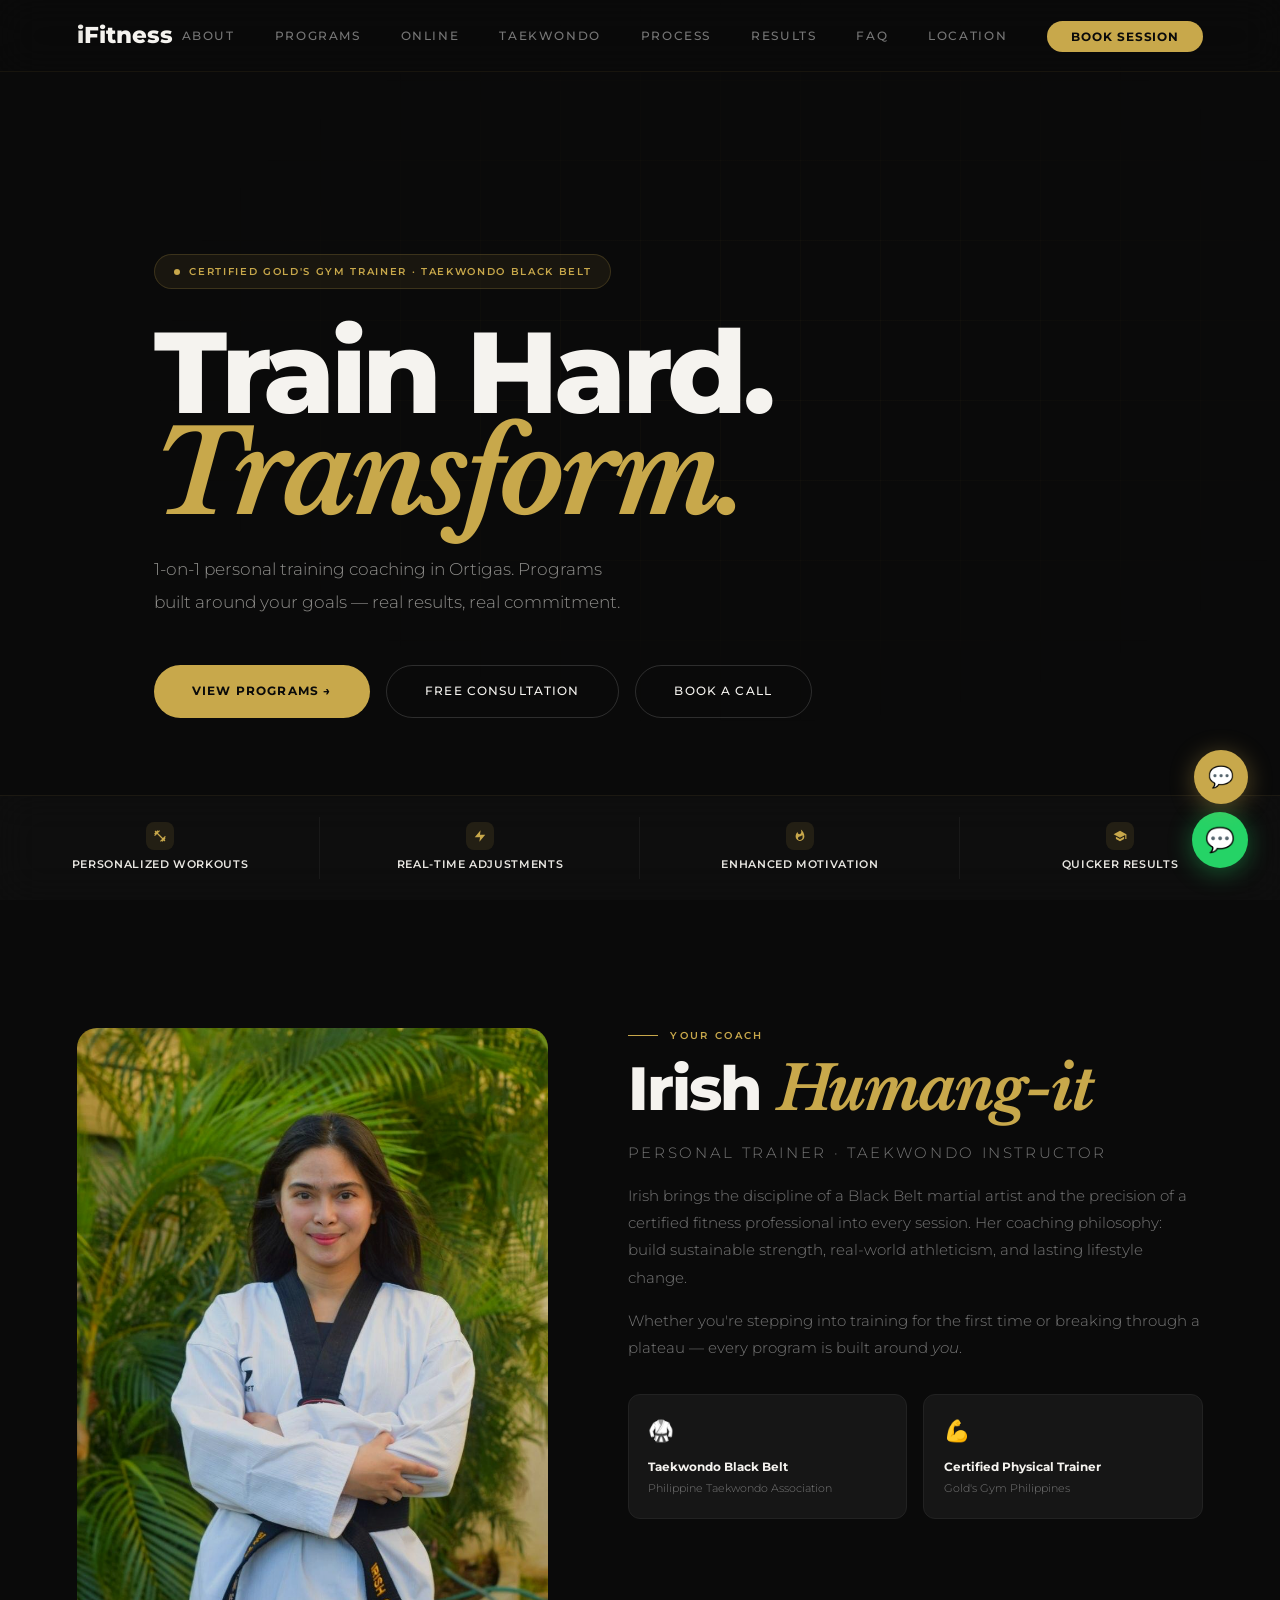
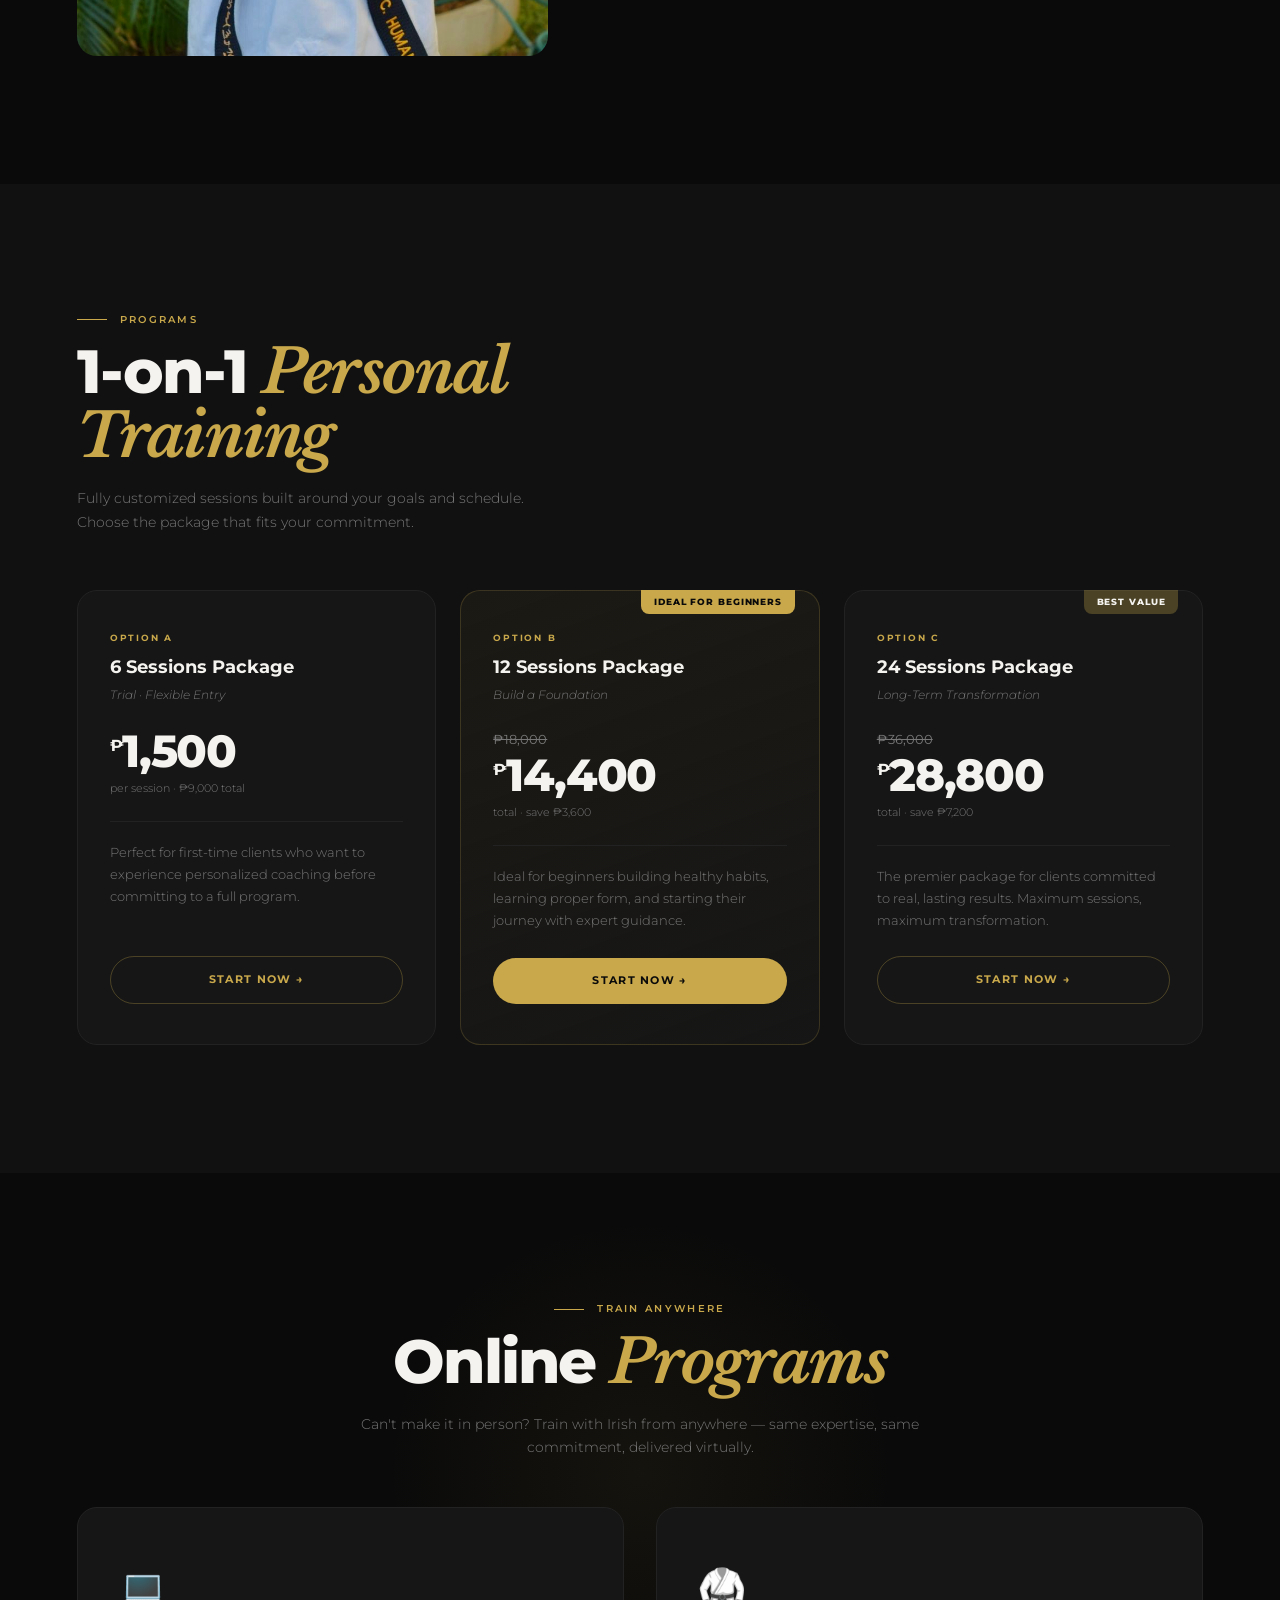
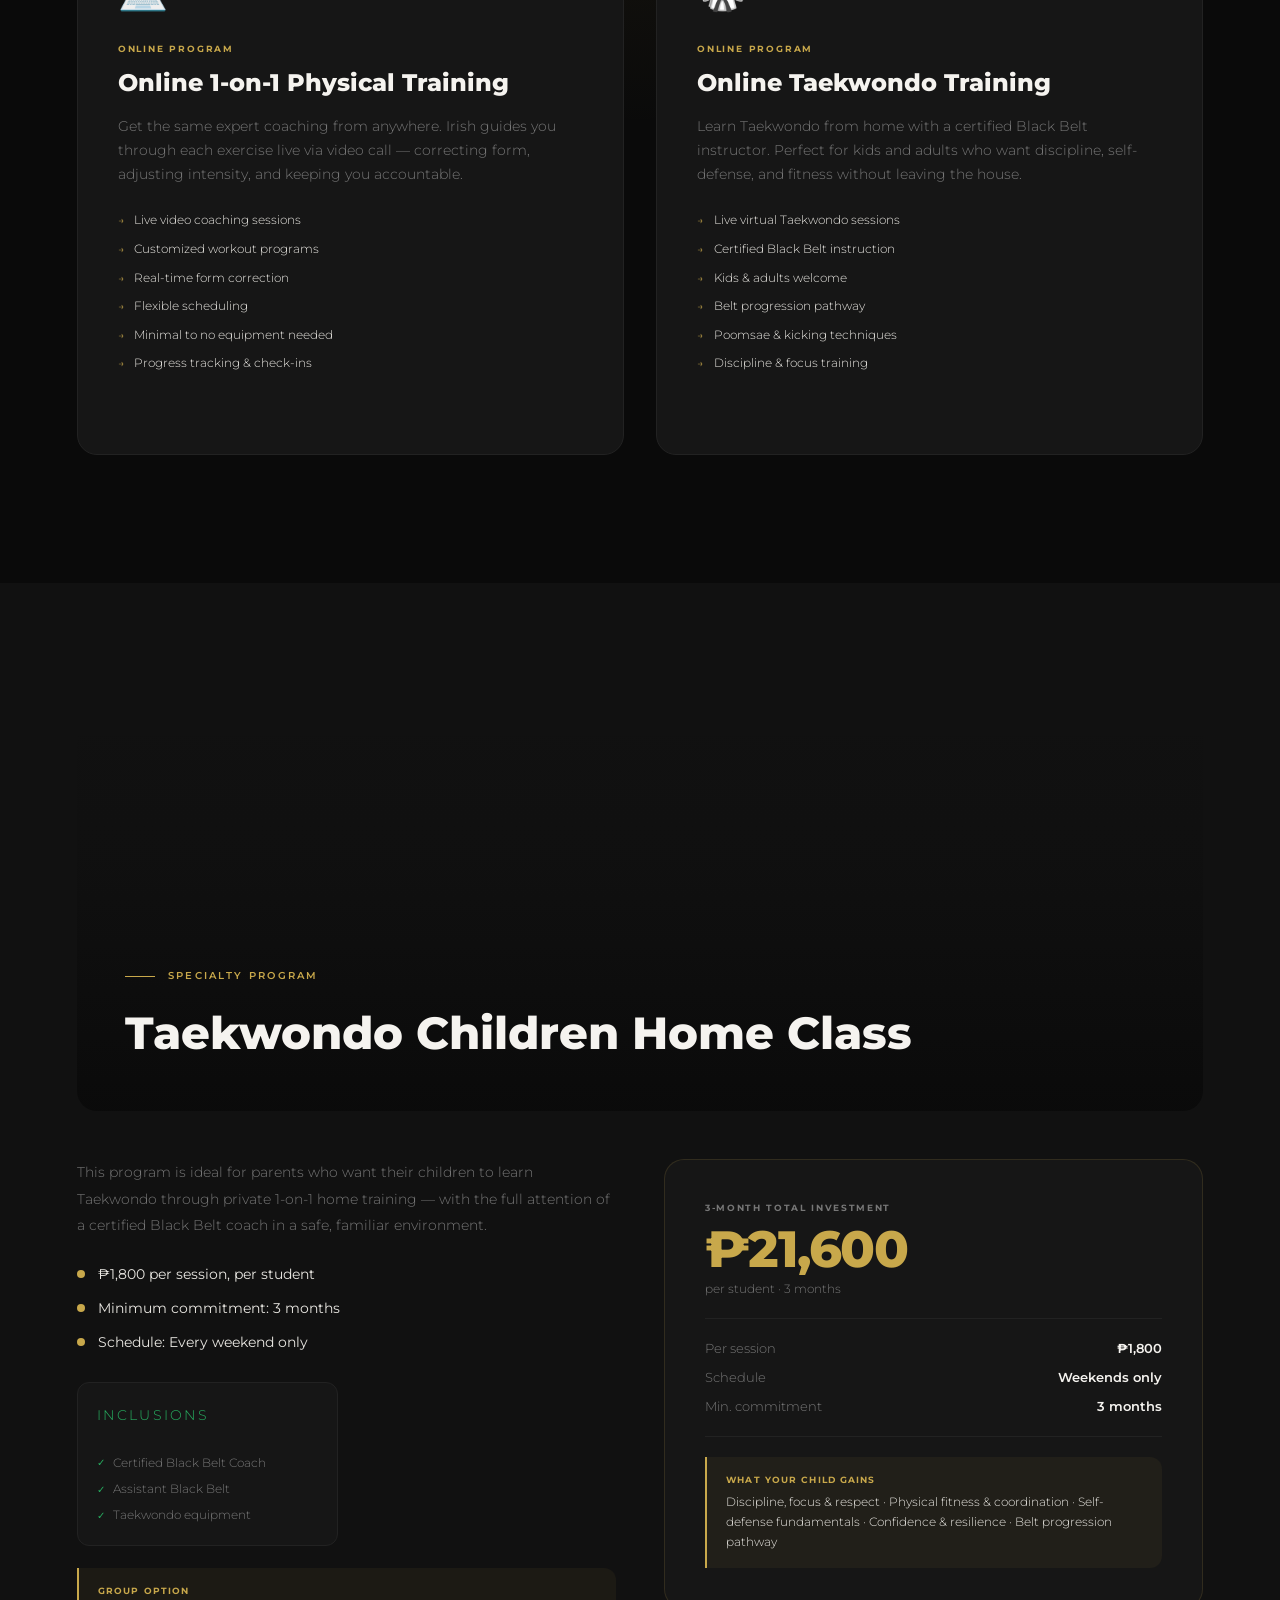
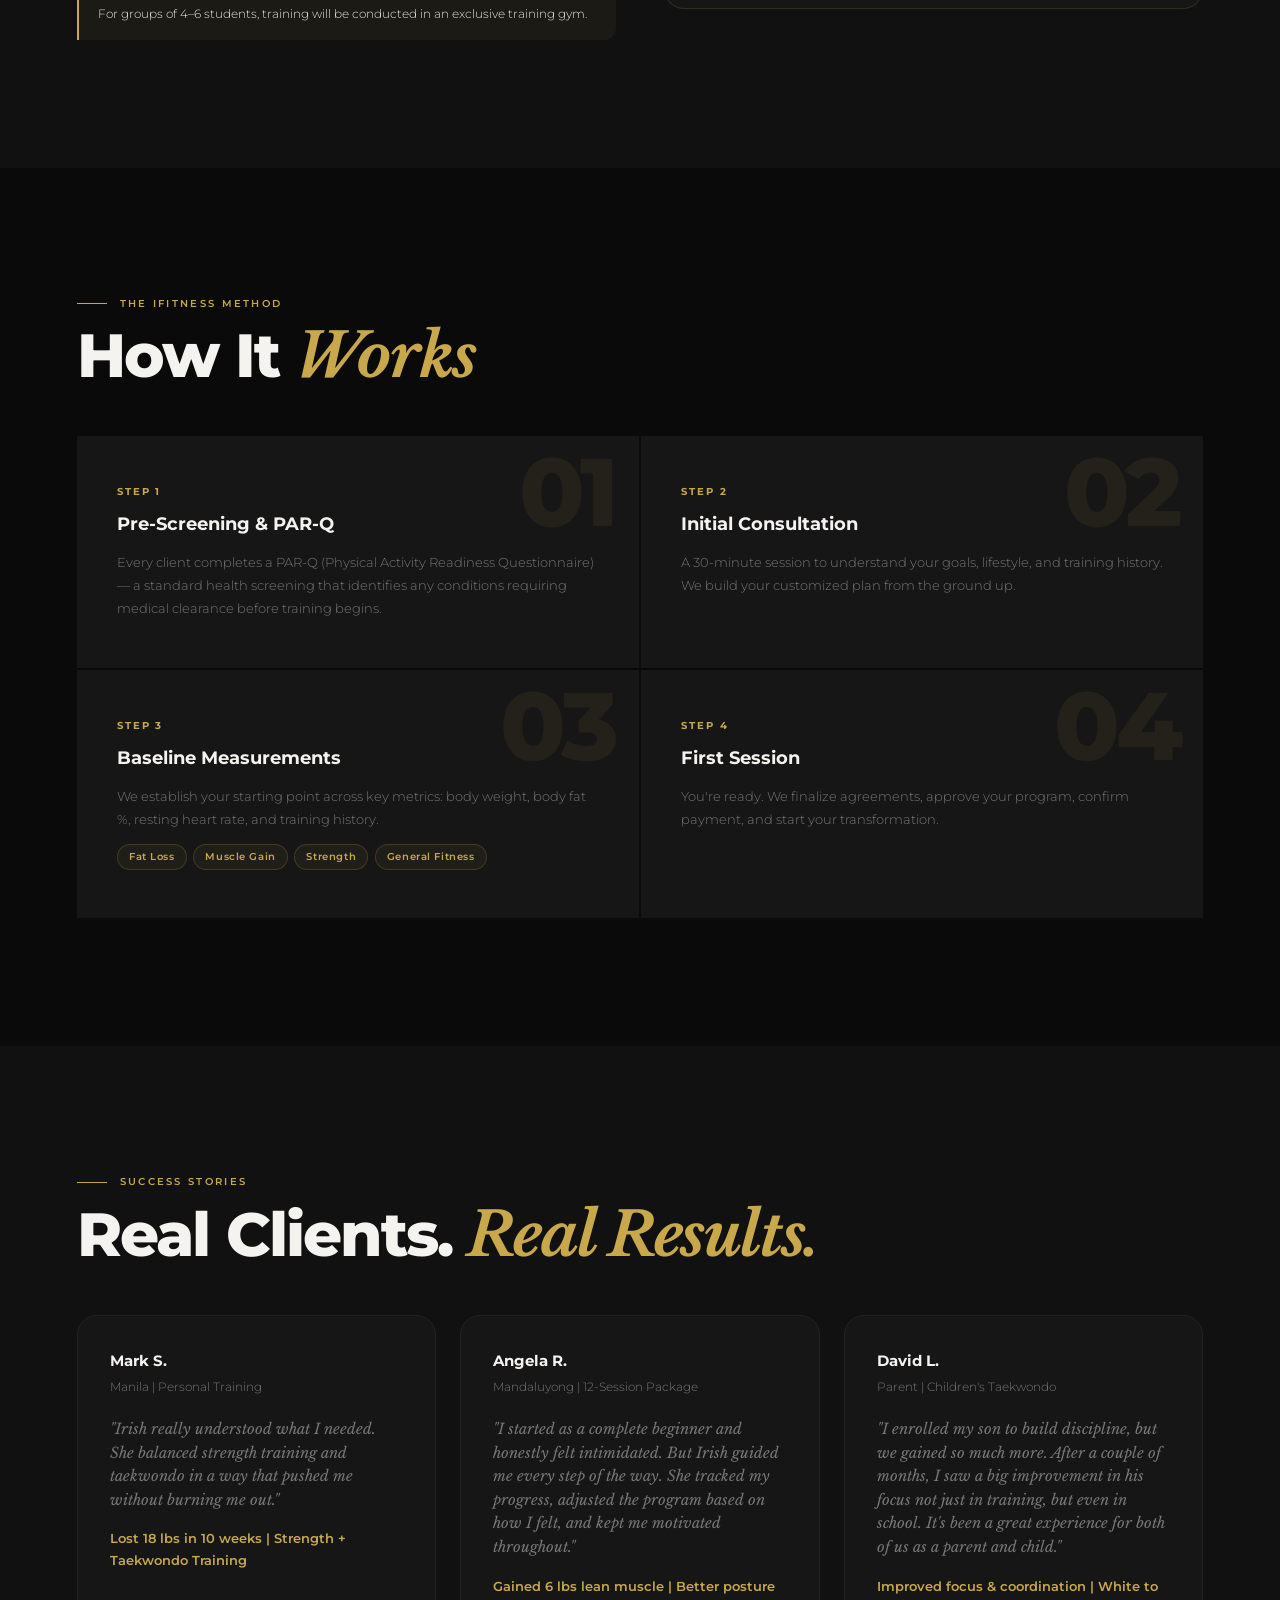
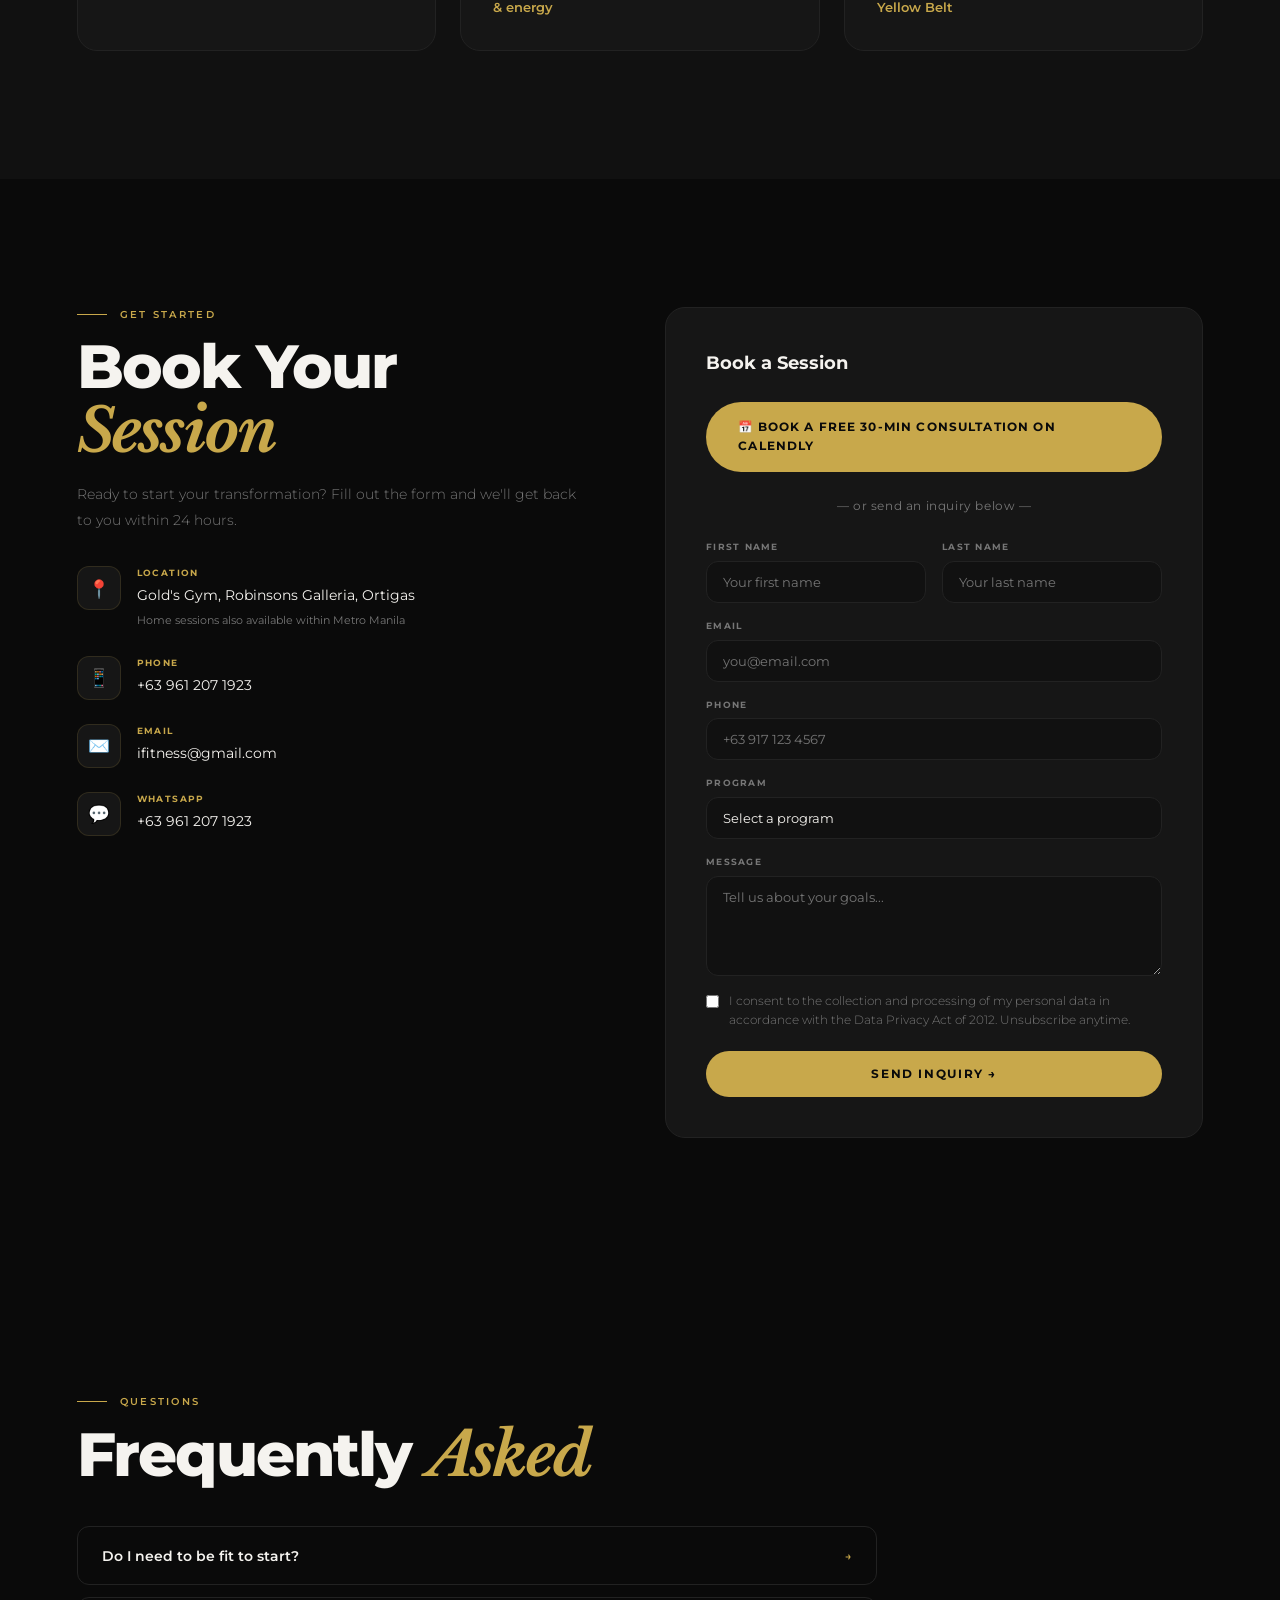
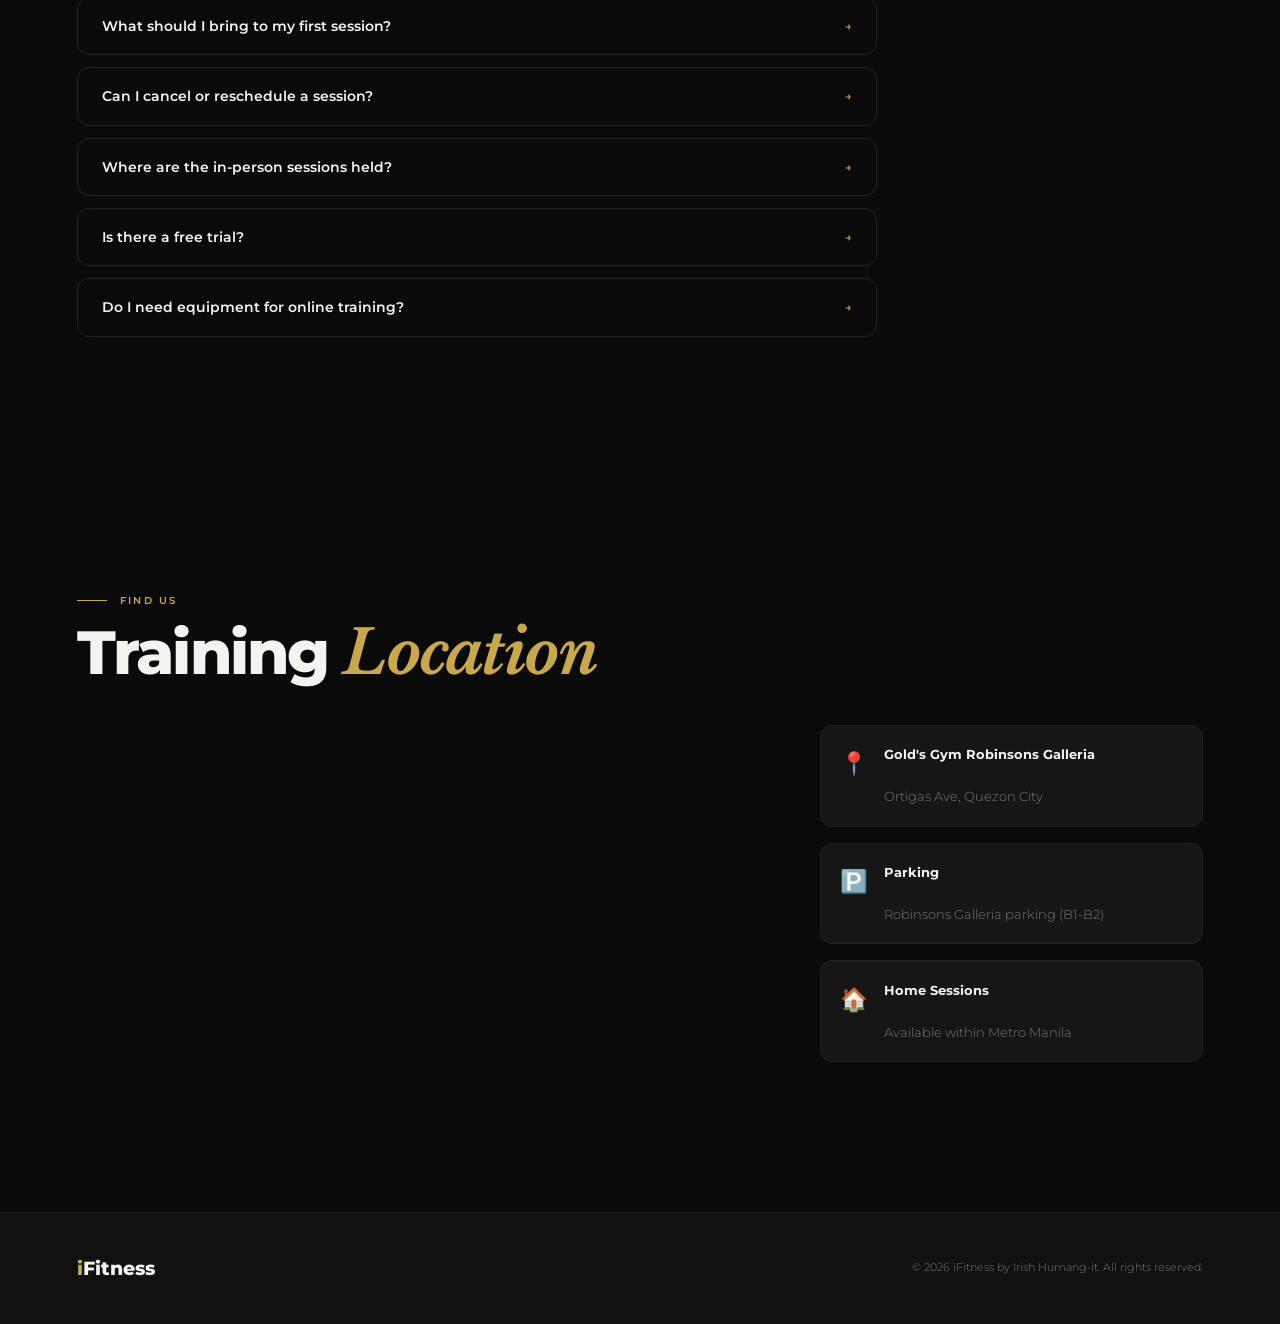
==== commit 2b9fa376: "fix: Gold's Gym is at Robinsons Galleria Ortigas, not SM Megamall" ====
--- a/index-v2.html
+++ b/index-v2.html
@@ -4,7 +4,7 @@
 <meta charset="UTF-8"/>
 <meta name="viewport" content="width=device-width,initial-scale=1.0"/>
 <title>iFitness — Irish Humang-it | Personal Training & Taekwondo</title>
-<meta name="description" content="Elite 1-on-1 personal training and Taekwondo coaching by Irish Humang-it.">
+<meta name="description" content="Elite 1-on-1 personal training and Taekwondo coaching by Irish Humang-it in Ortigas, Metro Manila. Certified Gold's Gym Trainer. Black Belt Instructor. Book your free consultation today.">
 <meta property="og:title" content="iFitness — Irish Humang-it Personal Training">
 <meta property="og:type" content="website">
 <meta property="og:description" content="Elite personal training & Taekwondo coaching by Irish Humang-it. Certified Gold's Gym Trainer. Black Belt Instructor.">
@@ -184,9 +184,27 @@
 .modal-box h3{margin-bottom:16px;font-size:1.4rem;font-weight:800;color:var(--white)}
 .modal-box p{color:var(--muted);margin-bottom:20px;font-size:.9rem;font-weight:300;line-height:1.6}
 .hidden{display:none}
+.faq-grid{display:grid;gap:.75rem;margin-top:2.5rem;max-width:800px}
+.faq-item{border:1px solid var(--border);border-radius:var(--r);overflow:hidden;transition:border-color .3s}
+.faq-item:hover{border-color:rgba(200,168,75,.2)}
+.faq-q{width:100%;display:flex;justify-content:space-between;align-items:center;padding:1.2rem 1.5rem;background:none;border:none;color:var(--white);font-family:'Montserrat',sans-serif;font-size:.88rem;font-weight:600;cursor:pointer;text-align:left;transition:color .3s}
+.faq-q:hover{color:var(--accent)}
+.faq-arrow{transition:transform .3s;color:var(--accent);font-size:.7rem}
+.faq-item.open .faq-arrow{transform:rotate(90deg)}
+.faq-a{max-height:0;overflow:hidden;transition:max-height .4s ease,padding .3s}
+.faq-a p{padding:0 1.5rem 1.2rem;color:var(--muted);font-size:.84rem;line-height:1.75;font-weight:300}
+.faq-item.open .faq-a{max-height:300px}
+.location-grid{display:grid;grid-template-columns:1.3fr .7fr;gap:2rem;margin-top:2.5rem}
+.location-info{display:flex;flex-direction:column;gap:1rem}
+.loc-card{background:var(--card);border:1px solid var(--border);border-radius:var(--r);padding:1.2rem;display:flex;align-items:flex-start;gap:1rem;transition:border-color .3s}
+.loc-card:hover{border-color:rgba(200,168,75,.2)}
+.loc-icon{font-size:1.4rem;flex-shrink:0}
+.loc-card strong{color:var(--white);font-size:.82rem;display:block;margin-bottom:.2rem}
+.loc-card div:last-child{color:var(--muted);font-size:.8rem;font-weight:300;line-height:1.5}
 @keyframes fadeUp{from{opacity:0;transform:translateY(22px)}to{opacity:1;transform:translateY(0)}}
 @keyframes pulse{0%,100%{opacity:1}50%{opacity:.4}}
 .reveal{opacity:0;transform:translateY(18px);transition:opacity .6s ease,transform .6s ease}.reveal.visible{opacity:1;transform:translateY(0)}
+@media(max-width:768px){.location-grid{grid-template-columns:1fr}.location-map iframe{height:250px}}
 @media(max-width:920px){.nav-links{display:none}.hamburger{display:flex}.about-grid{grid-template-columns:1fr;gap:2.5rem}.about-img-wrap{max-width:320px;margin:0 auto}.pt-grid{grid-template-columns:1fr;max-width:420px}.online-grid{grid-template-columns:1fr}.tkd-layout{grid-template-columns:1fr;gap:2.5rem}.process-grid{grid-template-columns:1fr}.contact-wrap{grid-template-columns:1fr;gap:3rem}.hero-stats{display:grid;grid-template-columns:1fr 1fr;position:relative;background:rgba(17,17,17,.8);border-top:1px solid rgba(200,168,75,.08);padding:1.5rem 5vw}.hero-stat{padding:.8rem;justify-content:center;text-align:center}.cf-row{grid-template-columns:1fr}.about-badge{right:0;bottom:-1rem}.hero-btns{flex-direction:column;gap:.75rem}.hero-btns .btn-primary,.hero-btns .btn-secondary{width:100%;text-align:center;justify-content:center;padding:1rem 1.5rem}.hero-content{padding:0 5vw;padding-top:90px;max-width:100%;text-align:center;display:flex;flex-direction:column;align-items:center}.hero-sub{font-size:.95rem;line-height:1.9;max-width:100%}.whatsapp-fab{bottom:1.2rem;right:1.2rem;width:48px;height:48px;font-size:1.2rem}#chat-fab{bottom:5rem;right:1.2rem;width:48px;height:48px;font-size:1.1rem}}
 @media(max-width:600px){section{padding:4rem 5vw}.hero-h1{font-size:2.6rem}.hero-content{padding-top:90px}.ie-grid{grid-template-columns:1fr}.testimonial-grid{grid-template-columns:1fr}#chatbox{width:calc(100vw - 1.5rem);right:.75rem;bottom:8.5rem;max-height:70vh}.modal-box{padding:24px 20px;margin:0 1rem;max-height:90vh;overflow-y:auto}.cb-opt{min-height:44px}.cred-grid{grid-template-columns:1fr}.hero-stats{grid-template-columns:1fr 1fr;gap:0}.hs-lbl{font-size:.58rem}.nav-logo{font-size:1.2rem}.whatsapp-fab{width:44px;height:44px;font-size:1rem;bottom:.8rem;right:.8rem}#chat-fab{width:44px;height:44px;font-size:1rem;bottom:4rem;right:.8rem}}
 </style>
@@ -202,7 +220,9 @@
     <li><a href="#taekwondo">Taekwondo</a></li>
     <li><a href="#process">Process</a></li>
     <li><a href="#testimonials">Results</a></li>
-    <li><a href="#contact" class="nav-cta">Book Session</a></li>
+    <li><a href="#faq">FAQ</a></li>
+    <li><a href="#location">Location</a></li>
+    <li><a href="https://calendly.com/irishchumangit/30min" target="_blank" rel="noopener" class="nav-cta">Book Session</a></li>
   </ul>
   <button class="hamburger" onclick="toggleMob()" aria-label="Menu"><span></span><span></span><span></span></button>
 </nav>
@@ -213,7 +233,7 @@
   <a href="#taekwondo" onclick="closeMob()">Taekwondo</a>
   <a href="#process" onclick="closeMob()">How It Works</a>
   <a href="#testimonials" onclick="closeMob()">Results</a>
-  <a href="#contact" onclick="closeMob()" class="mob-cta">Book a Session</a>
+  <a href="https://calendly.com/irishchumangit/30min" target="_blank" rel="noopener" onclick="closeMob()" class="mob-cta">Book a Session</a>
 </div>
 
 <section id="hero">
@@ -223,7 +243,7 @@
   <div class="hero-content">
     <span class="hero-chip"><span class="dot"></span> Certified Gold's Gym Trainer · Taekwondo Black Belt</span>
     <h1 class="hero-h1">Train Hard.<br><em>Transform.</em></h1>
-    <p class="hero-sub">1-on-1 personal training coaching in Mandaluyong City. Programs built around your goals — real results, real commitment.</p>
+    <p class="hero-sub">1-on-1 personal training coaching in Ortigas. Programs built around your goals — real results, real commitment.</p>
     <div class="hero-btns">
       <a href="#programs" class="btn-primary">View Programs →</a>
       <a href="#contact" class="btn-secondary">Free Consultation</a>
@@ -242,7 +262,7 @@
   <div class="max">
     <div class="about-grid reveal">
       <div class="about-img-wrap">
-        <img class="about-img" src="assets/irish-coach.jpg" alt="Irish Humang-it">
+        <img class="about-img" src="assets/irish-coach.jpg" alt="Irish Humang-it, Certified Personal Trainer and Taekwondo Black Belt">
       </div>
       <div class="about-text">
         <div class="sec-eyebrow">Your Coach</div>
@@ -491,7 +511,7 @@
         <div class="c-items">
           <div class="c-item">
             <div class="c-icon">📍</div>
-            <div><div class="c-lbl">Location</div><div class="c-val">Mandaluyong City, Metro Manila</div></div>
+            <div><div class="c-lbl">Location</div><div class="c-val">Gold's Gym, Robinsons Galleria, Ortigas<br><span style="font-size:.68rem;color:var(--muted)">Home sessions also available within Metro Manila</span></div></div>
           </div>
           <div class="c-item">
             <div class="c-icon">📱</div>
@@ -538,6 +558,69 @@
           </div>
           <button type="submit" class="cf-submit">Send Inquiry →</button>
         </form>
+      </div>
+    </div>
+  </div>
+</section>
+
+<section id="faq">
+  <div class="max">
+    <div class="reveal">
+      <div class="sec-eyebrow">Questions</div>
+      <h2 class="sec-title">Frequently <em>Asked</em></h2>
+    </div>
+    <div class="faq-grid">
+      <div class="faq-item reveal">
+        <button class="faq-q" onclick="toggleFaq(this)">Do I need to be fit to start? <span class="faq-arrow">→</span></button>
+        <div class="faq-a"><p>Not at all. Every program is built around your current level. Whether you're a complete beginner or getting back into it after a break, Irish meets you where you are.</p></div>
+      </div>
+      <div class="faq-item reveal">
+        <button class="faq-q" onclick="toggleFaq(this)">What should I bring to my first session? <span class="faq-arrow">→</span></button>
+        <div class="faq-a"><p>Just comfortable workout clothes, a water bottle, and a towel. All equipment is provided at the gym. For home sessions, Irish brings what's needed.</p></div>
+      </div>
+      <div class="faq-item reveal">
+        <button class="faq-q" onclick="toggleFaq(this)">Can I cancel or reschedule a session? <span class="faq-arrow">→</span></button>
+        <div class="faq-a"><p>Yes — just give at least 24 hours notice. Late cancellations (under 24 hours) may be counted as a completed session.</p></div>
+      </div>
+      <div class="faq-item reveal">
+        <button class="faq-q" onclick="toggleFaq(this)">Where are the in-person sessions held? <span class="faq-arrow">→</span></button>
+        <div class="faq-a"><p>Personal training sessions are held at Gold's Gym, Robinsons Galleria in Ortigas. Home sessions within Metro Manila can also be arranged. Taekwondo home classes come to you.</p></div>
+      </div>
+      <div class="faq-item reveal">
+        <button class="faq-q" onclick="toggleFaq(this)">Is there a free trial? <span class="faq-arrow">→</span></button>
+        <div class="faq-a"><p>You can book a free 30-minute initial consultation via Calendly to discuss your goals and see if it's the right fit. The 6-session package is also a great low-commitment way to try it out.</p></div>
+      </div>
+      <div class="faq-item reveal">
+        <button class="faq-q" onclick="toggleFaq(this)">Do I need equipment for online training? <span class="faq-arrow">→</span></button>
+        <div class="faq-a"><p>No. Online programs are designed to work with minimal or no equipment. Irish will adapt the workout to whatever you have available at home.</p></div>
+      </div>
+    </div>
+  </div>
+</section>
+
+<section id="location">
+  <div class="max">
+    <div class="reveal">
+      <div class="sec-eyebrow">Find Us</div>
+      <h2 class="sec-title">Training <em>Location</em></h2>
+    </div>
+    <div class="location-grid reveal">
+      <div class="location-map">
+        <iframe src="https://www.google.com/maps/embed?pb=!1m18!1m12!1m3!1d3861.0!2d121.0586!3d14.5882!2m3!1f0!2f0!3f0!3m2!1i1024!2i768!4f13.1!3m3!1m2!1s0x3397c8a1b1b1b1b1%3A0x1234567890abcdef!2sGold%27s%20Gym%20Robinsons%20Galleria!5e0!3m2!1sen!2sph!4v1700000000000" width="100%" height="350" style="border:0;border-radius:var(--rl)" allowfullscreen="" loading="lazy" referrerpolicy="no-referrer-when-downgrade"></iframe>
+      </div>
+      <div class="location-info">
+        <div class="loc-card">
+          <div class="loc-icon">📍</div>
+          <div><strong>Gold's Gym Robinsons Galleria</strong><br>Ortigas Ave, Quezon City</div>
+        </div>
+        <div class="loc-card">
+          <div class="loc-icon">🅿️</div>
+          <div><strong>Parking</strong><br>Robinsons Galleria parking (B1-B2)</div>
+        </div>
+        <div class="loc-card">
+          <div class="loc-icon">🏠</div>
+          <div><strong>Home Sessions</strong><br>Available within Metro Manila</div>
+        </div>
       </div>
     </div>
   </div>
@@ -711,6 +794,8 @@
   document.getElementById('freePlanResultDiv').classList.remove('hidden');
 }
 
+function toggleFaq(btn){const item=btn.parentElement;item.classList.toggle('open')}
+
 // Reveal on scroll
 const observer=new IntersectionObserver((entries)=>{entries.forEach(e=>{if(e.isIntersecting){e.target.classList.add('visible');observer.unobserve(e.target)}})},{threshold:0.1});
 document.querySelectorAll('.reveal').forEach(el=>observer.observe(el));
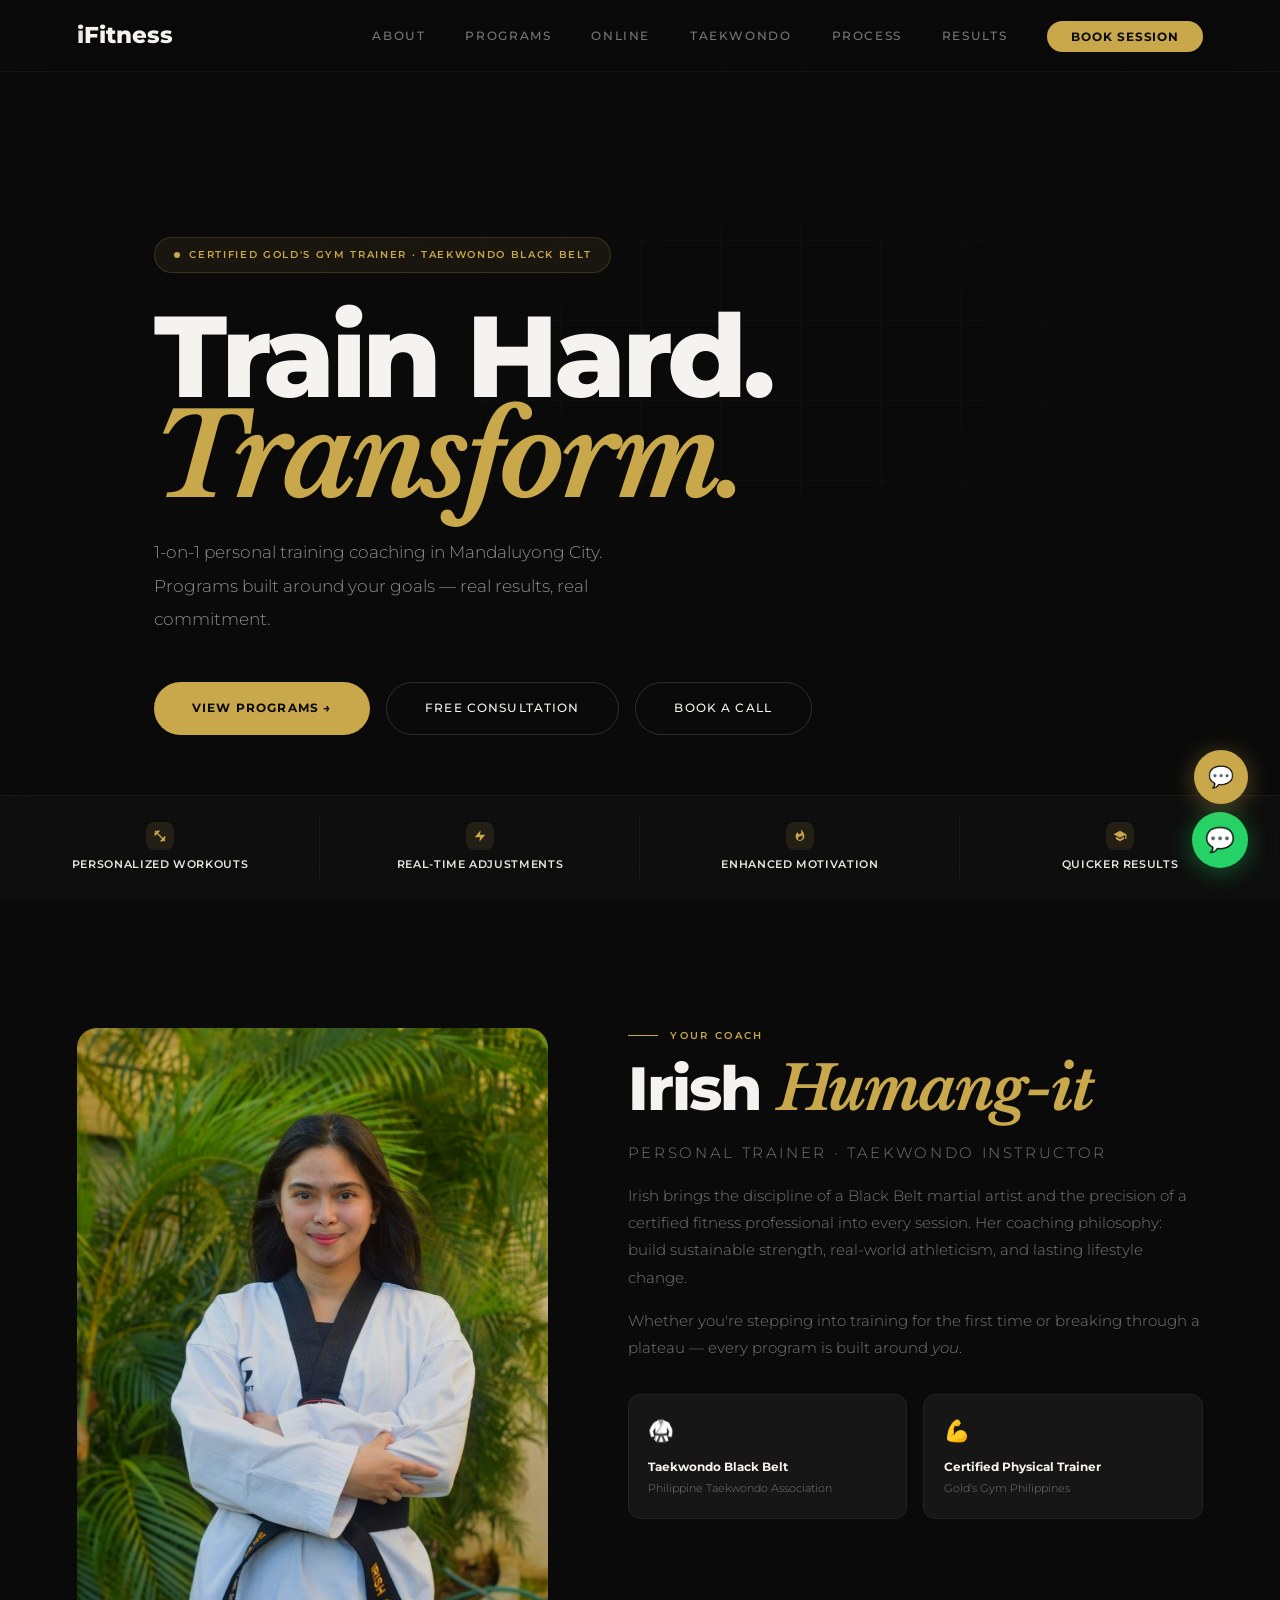
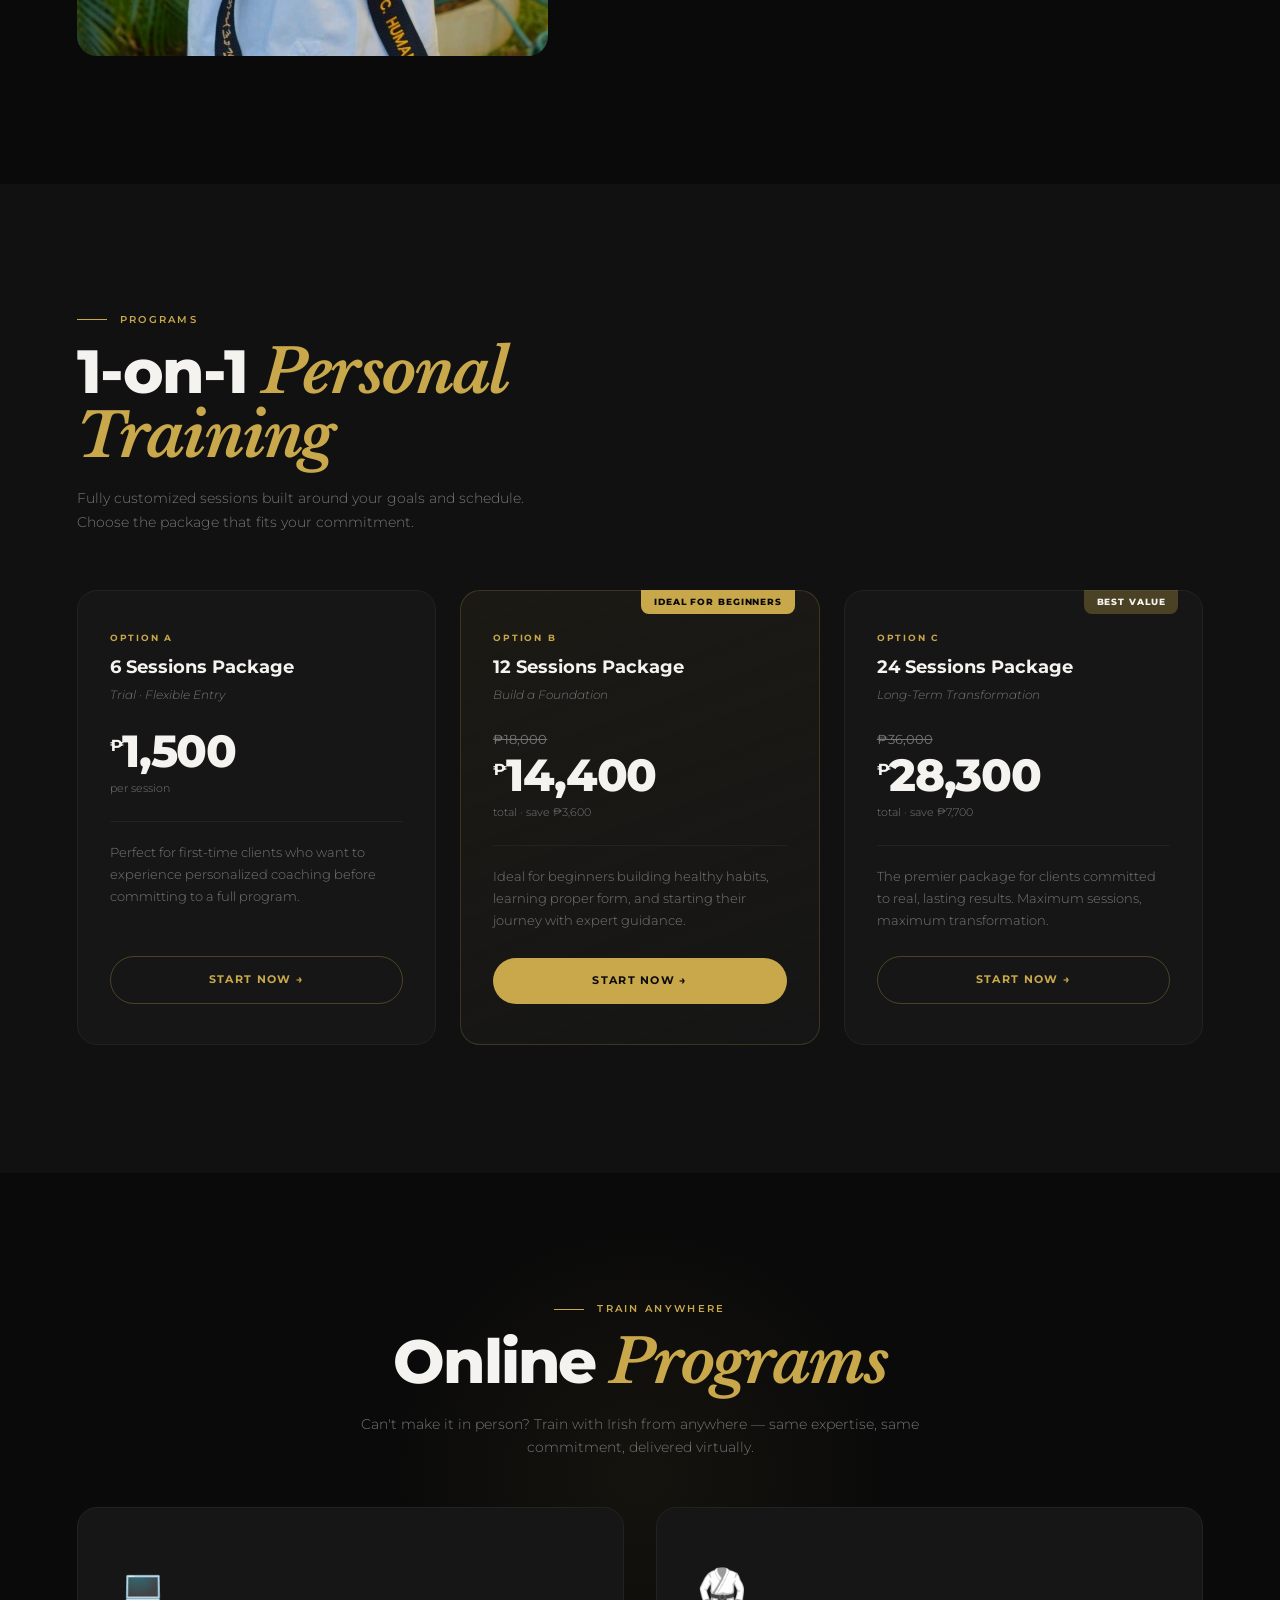
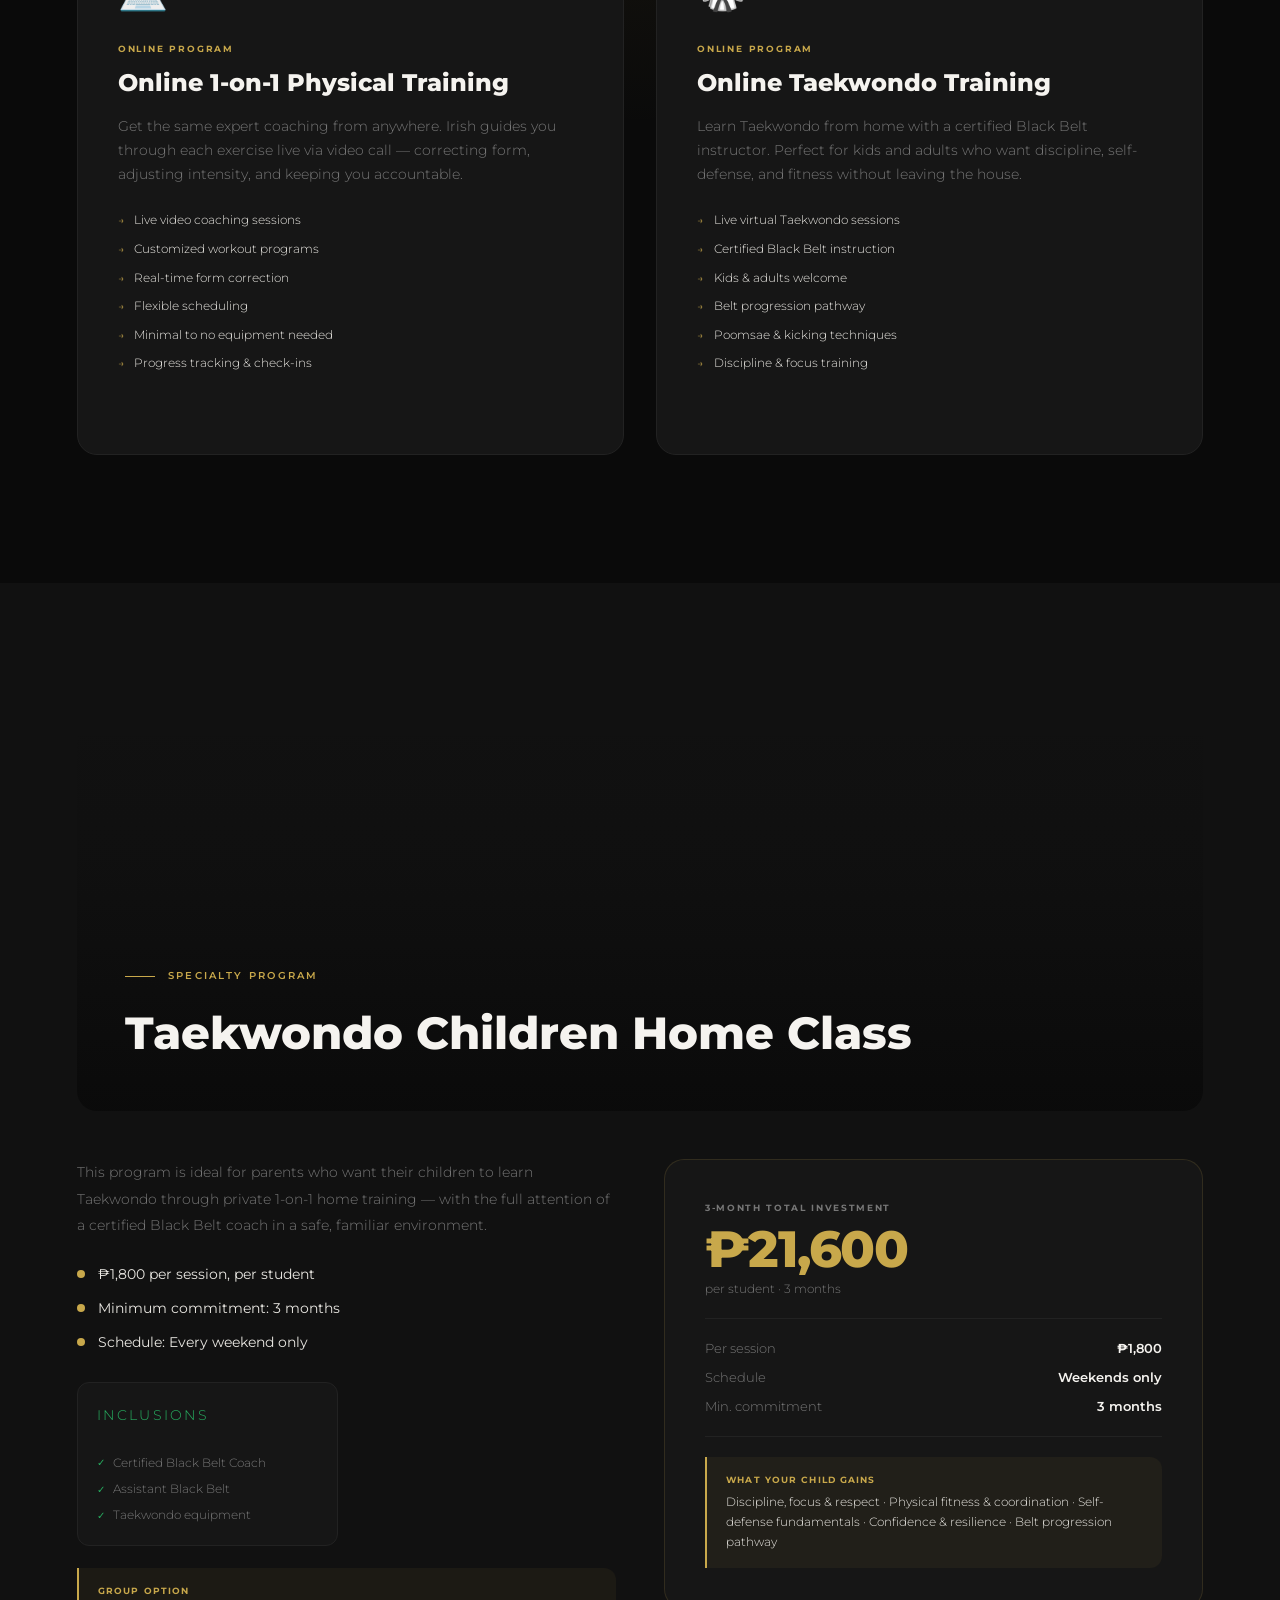
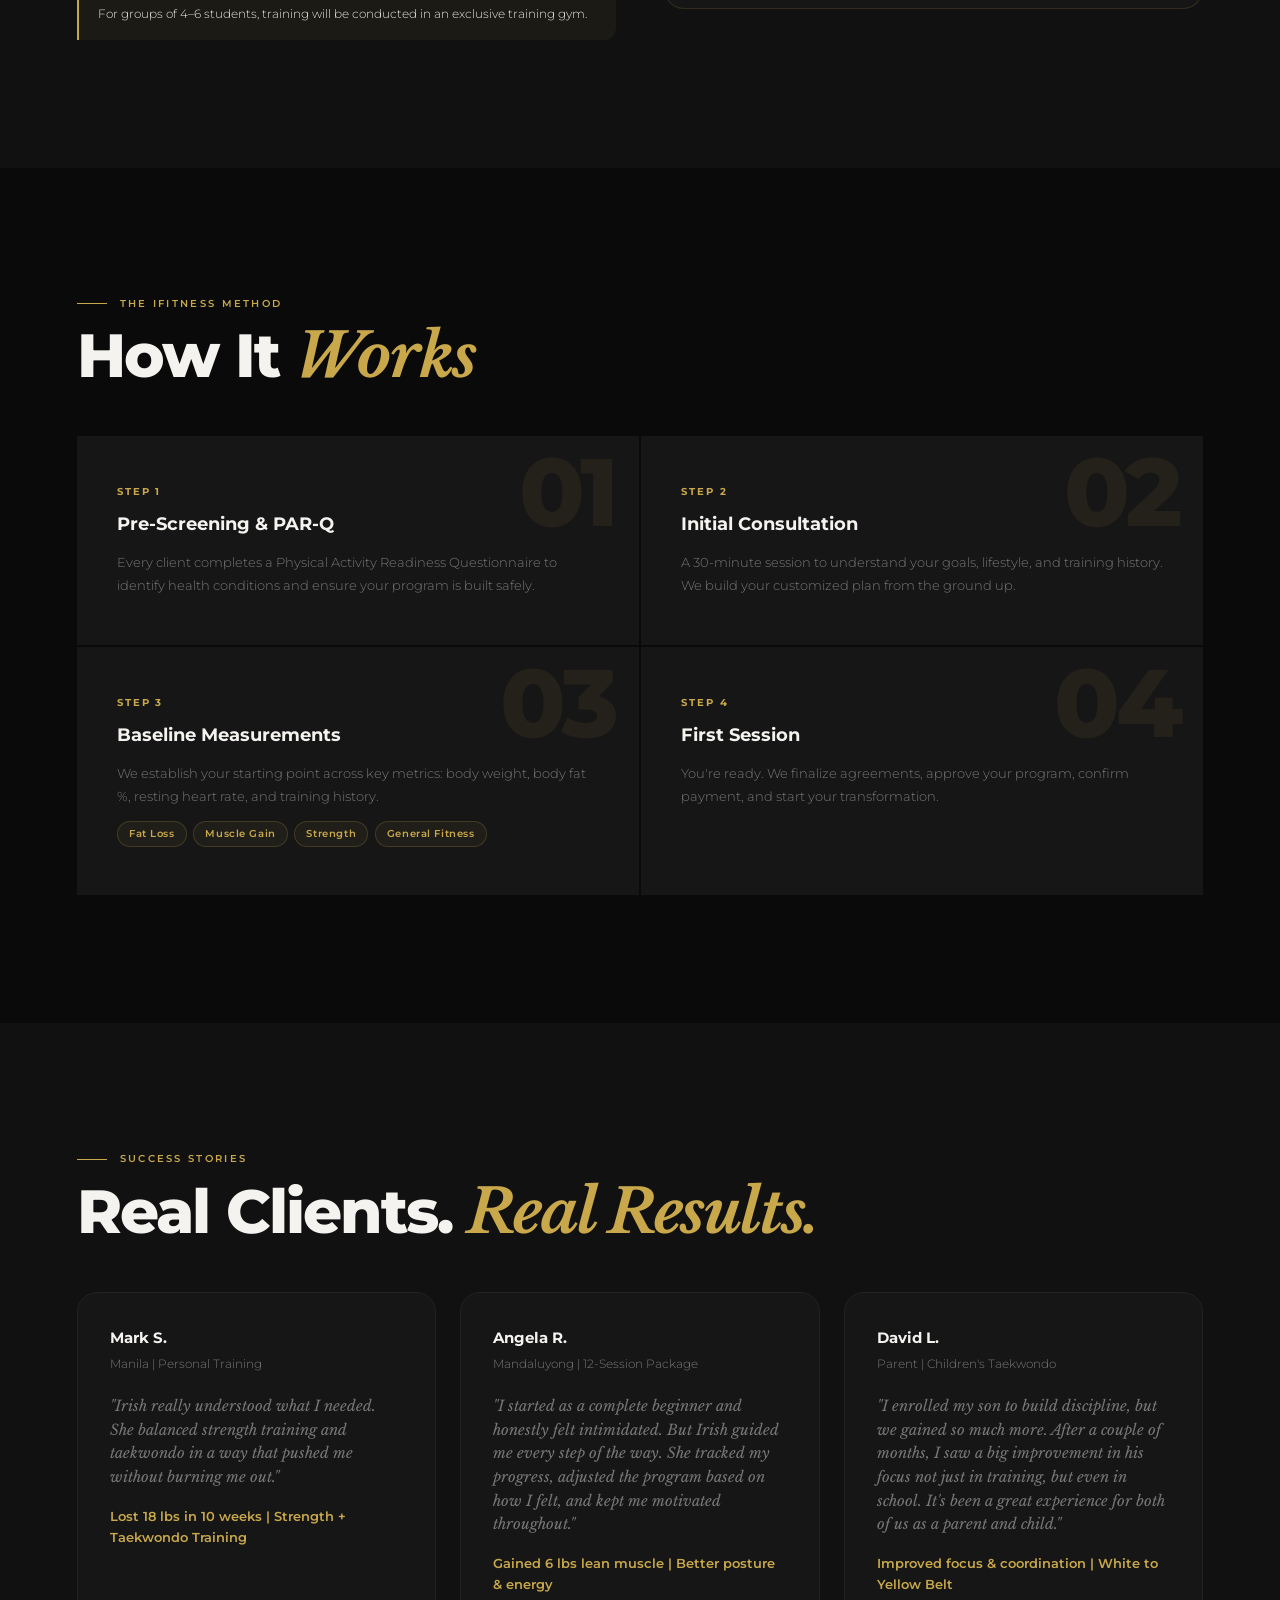
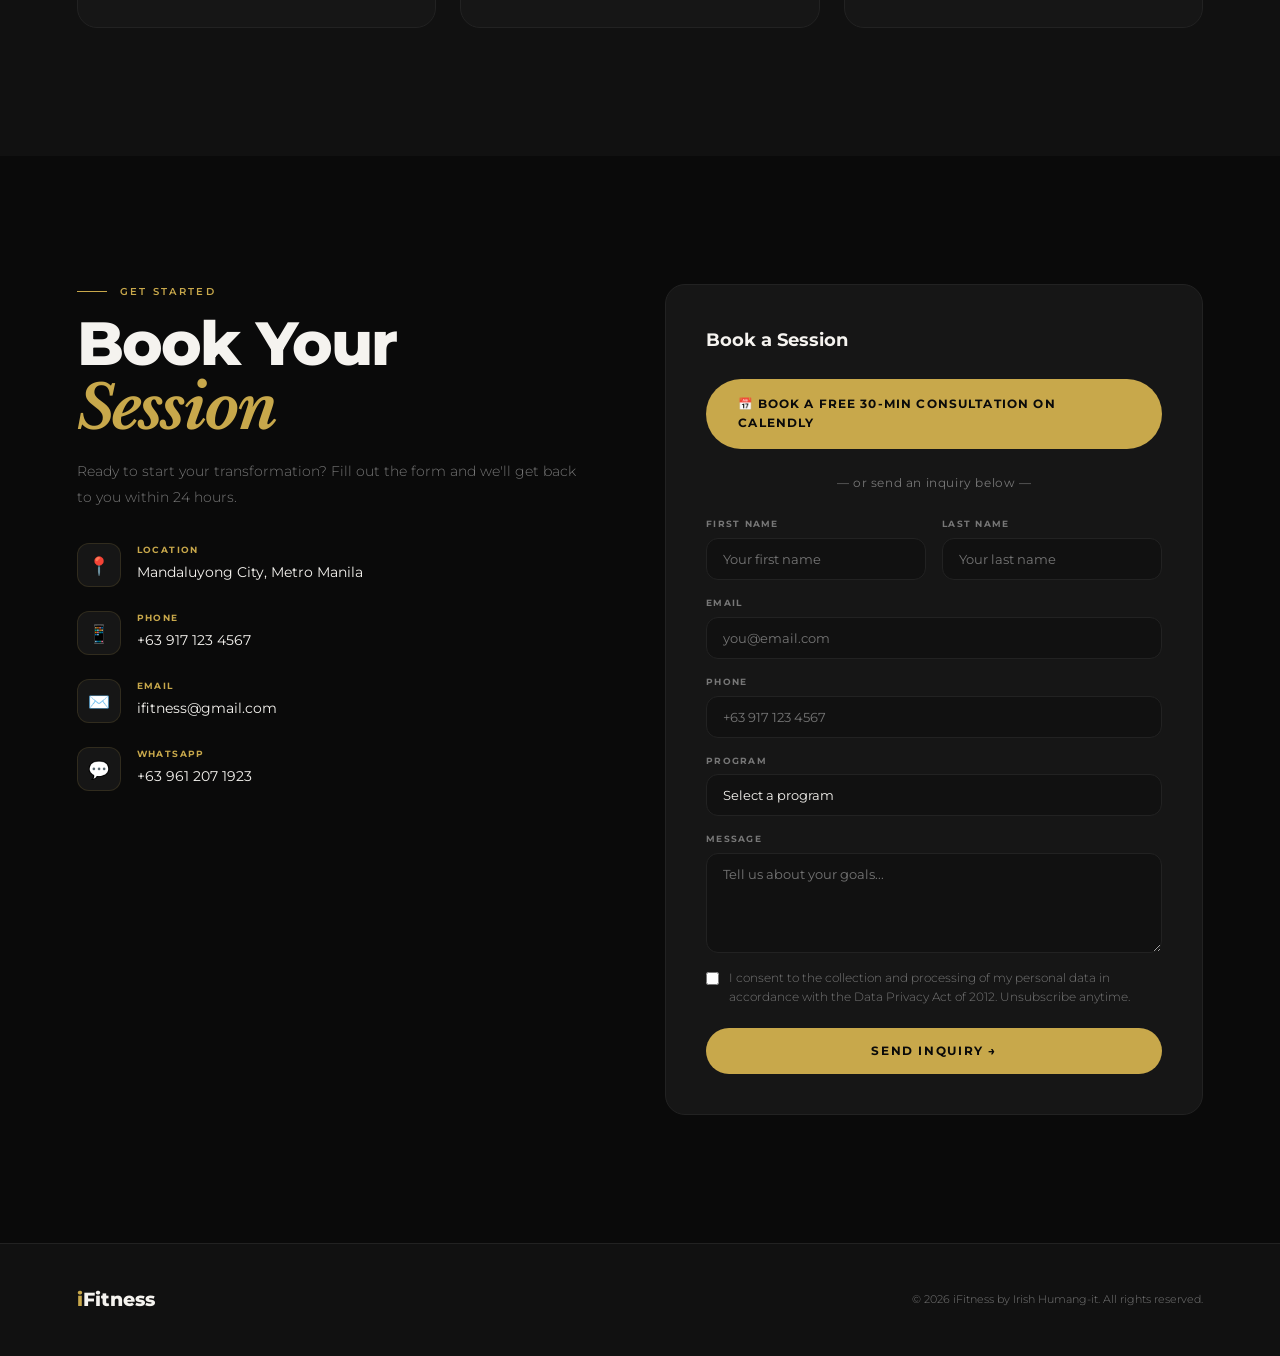
==== commit e2a237b2: "fix: mobile hero stacks properly — headline on top, stat cards below in 2x2" ====
--- a/index-v2.html
+++ b/index-v2.html
@@ -3,8 +3,8 @@
 <head>
 <meta charset="UTF-8"/>
 <meta name="viewport" content="width=device-width,initial-scale=1.0"/>
-<title>iFitness — Irish Humang-it | Personal Training & Taekwondo</title>
-<meta name="description" content="Elite 1-on-1 personal training and Taekwondo coaching by Irish Humang-it in Ortigas, Metro Manila. Certified Gold's Gym Trainer. Black Belt Instructor. Book your free consultation today.">
+<title>iFitness — Irish Humang-it | Redesign</title>
+<meta name="description" content="Elite 1-on-1 personal training and Taekwondo coaching by Irish Humang-it.">
 <meta property="og:title" content="iFitness — Irish Humang-it Personal Training">
 <meta property="og:type" content="website">
 <meta property="og:description" content="Elite personal training & Taekwondo coaching by Irish Humang-it. Certified Gold's Gym Trainer. Black Belt Instructor.">
@@ -184,29 +184,11 @@
 .modal-box h3{margin-bottom:16px;font-size:1.4rem;font-weight:800;color:var(--white)}
 .modal-box p{color:var(--muted);margin-bottom:20px;font-size:.9rem;font-weight:300;line-height:1.6}
 .hidden{display:none}
-.faq-grid{display:grid;gap:.75rem;margin-top:2.5rem;max-width:800px}
-.faq-item{border:1px solid var(--border);border-radius:var(--r);overflow:hidden;transition:border-color .3s}
-.faq-item:hover{border-color:rgba(200,168,75,.2)}
-.faq-q{width:100%;display:flex;justify-content:space-between;align-items:center;padding:1.2rem 1.5rem;background:none;border:none;color:var(--white);font-family:'Montserrat',sans-serif;font-size:.88rem;font-weight:600;cursor:pointer;text-align:left;transition:color .3s}
-.faq-q:hover{color:var(--accent)}
-.faq-arrow{transition:transform .3s;color:var(--accent);font-size:.7rem}
-.faq-item.open .faq-arrow{transform:rotate(90deg)}
-.faq-a{max-height:0;overflow:hidden;transition:max-height .4s ease,padding .3s}
-.faq-a p{padding:0 1.5rem 1.2rem;color:var(--muted);font-size:.84rem;line-height:1.75;font-weight:300}
-.faq-item.open .faq-a{max-height:300px}
-.location-grid{display:grid;grid-template-columns:1.3fr .7fr;gap:2rem;margin-top:2.5rem}
-.location-info{display:flex;flex-direction:column;gap:1rem}
-.loc-card{background:var(--card);border:1px solid var(--border);border-radius:var(--r);padding:1.2rem;display:flex;align-items:flex-start;gap:1rem;transition:border-color .3s}
-.loc-card:hover{border-color:rgba(200,168,75,.2)}
-.loc-icon{font-size:1.4rem;flex-shrink:0}
-.loc-card strong{color:var(--white);font-size:.82rem;display:block;margin-bottom:.2rem}
-.loc-card div:last-child{color:var(--muted);font-size:.8rem;font-weight:300;line-height:1.5}
 @keyframes fadeUp{from{opacity:0;transform:translateY(22px)}to{opacity:1;transform:translateY(0)}}
 @keyframes pulse{0%,100%{opacity:1}50%{opacity:.4}}
 .reveal{opacity:0;transform:translateY(18px);transition:opacity .6s ease,transform .6s ease}.reveal.visible{opacity:1;transform:translateY(0)}
-@media(max-width:768px){.location-grid{grid-template-columns:1fr}.location-map iframe{height:250px}}
-@media(max-width:920px){.nav-links{display:none}.hamburger{display:flex}.about-grid{grid-template-columns:1fr;gap:2.5rem}.about-img-wrap{max-width:320px;margin:0 auto}.pt-grid{grid-template-columns:1fr;max-width:420px}.online-grid{grid-template-columns:1fr}.tkd-layout{grid-template-columns:1fr;gap:2.5rem}.process-grid{grid-template-columns:1fr}.contact-wrap{grid-template-columns:1fr;gap:3rem}.hero-stats{display:grid;grid-template-columns:1fr 1fr;position:relative;background:rgba(17,17,17,.8);border-top:1px solid rgba(200,168,75,.08);padding:1.5rem 5vw}.hero-stat{padding:.8rem;justify-content:center;text-align:center}.cf-row{grid-template-columns:1fr}.about-badge{right:0;bottom:-1rem}.hero-btns{flex-direction:column;gap:.75rem}.hero-btns .btn-primary,.hero-btns .btn-secondary{width:100%;text-align:center;justify-content:center;padding:1rem 1.5rem}.hero-content{padding:0 5vw;padding-top:90px;max-width:100%;text-align:center;display:flex;flex-direction:column;align-items:center}.hero-sub{font-size:.95rem;line-height:1.9;max-width:100%}.whatsapp-fab{bottom:1.2rem;right:1.2rem;width:48px;height:48px;font-size:1.2rem}#chat-fab{bottom:5rem;right:1.2rem;width:48px;height:48px;font-size:1.1rem}}
-@media(max-width:600px){section{padding:4rem 5vw}.hero-h1{font-size:2.6rem}.hero-content{padding-top:90px}.ie-grid{grid-template-columns:1fr}.testimonial-grid{grid-template-columns:1fr}#chatbox{width:calc(100vw - 1.5rem);right:.75rem;bottom:8.5rem;max-height:70vh}.modal-box{padding:24px 20px;margin:0 1rem;max-height:90vh;overflow-y:auto}.cb-opt{min-height:44px}.cred-grid{grid-template-columns:1fr}.hero-stats{grid-template-columns:1fr 1fr;gap:0}.hs-lbl{font-size:.58rem}.nav-logo{font-size:1.2rem}.whatsapp-fab{width:44px;height:44px;font-size:1rem;bottom:.8rem;right:.8rem}#chat-fab{width:44px;height:44px;font-size:1rem;bottom:4rem;right:.8rem}}
+@media(max-width:920px){.nav-links{display:none}.hamburger{display:flex}.about-grid{grid-template-columns:1fr;gap:2.5rem}.about-img-wrap{max-width:320px;margin:0 auto}.pt-grid{grid-template-columns:1fr;max-width:420px}.online-grid{grid-template-columns:1fr}.tkd-layout{grid-template-columns:1fr;gap:2.5rem}.process-grid{grid-template-columns:1fr}.contact-wrap{grid-template-columns:1fr;gap:3rem}.hero-layout{flex-direction:column;gap:1.5rem}.hero-left{max-width:100%}.hero-stats-inline{flex-direction:row;flex-wrap:wrap;gap:.5rem}.hero-stat-card{flex:1 1 45%;min-width:0}.hs-lbl2{font-size:.56rem}.hero-btns{flex-direction:column;gap:.75rem}.hero-btns .btn-primary,.hero-btns .btn-secondary{width:100%;text-align:center;justify-content:center;padding:1rem 1.5rem}.hero-content{padding:0 5vw;padding-top:90px;max-width:100%;text-align:center;display:flex;flex-direction:column;align-items:center}.hero-sub{font-size:.95rem;line-height:1.9;max-width:100%}.cf-row{grid-template-columns:1fr}.about-badge{right:0;bottom:-1rem}.whatsapp-fab{bottom:1.2rem;right:1.2rem;width:48px;height:48px;font-size:1.2rem}#chat-fab{bottom:5rem;right:1.2rem;width:48px;height:48px;font-size:1.1rem}}
+@media(max-width:600px){section{padding:4rem 5vw}.hero-h1{font-size:2.6rem}.hero-content{padding-top:90px}.hero-stat-card{flex:1 1 45%;padding:.6rem .4rem}.hs-lbl2{font-size:.5rem}.hs-icon2{width:24px;height:24px}.hs-icon2 svg{width:12px;height:12px}.ie-grid{grid-template-columns:1fr}.testimonial-grid{grid-template-columns:1fr}#chatbox{width:calc(100vw - 1.5rem);right:.75rem;bottom:8.5rem;max-height:70vh}.modal-box{padding:24px 20px;margin:0 1rem;max-height:90vh;overflow-y:auto}.cb-opt{min-height:44px}.cred-grid{grid-template-columns:1fr}.nav-logo{font-size:1.2rem}.whatsapp-fab{width:44px;height:44px;font-size:1rem;bottom:.8rem;right:.8rem}#chat-fab{width:44px;height:44px;font-size:1rem;bottom:4rem;right:.8rem}}
 </style>
 </head>
 <body>
@@ -220,9 +202,7 @@
     <li><a href="#taekwondo">Taekwondo</a></li>
     <li><a href="#process">Process</a></li>
     <li><a href="#testimonials">Results</a></li>
-    <li><a href="#faq">FAQ</a></li>
-    <li><a href="#location">Location</a></li>
-    <li><a href="https://calendly.com/irishchumangit/30min" target="_blank" rel="noopener" class="nav-cta">Book Session</a></li>
+    <li><a href="#contact" class="nav-cta">Book Session</a></li>
   </ul>
   <button class="hamburger" onclick="toggleMob()" aria-label="Menu"><span></span><span></span><span></span></button>
 </nav>
@@ -233,7 +213,7 @@
   <a href="#taekwondo" onclick="closeMob()">Taekwondo</a>
   <a href="#process" onclick="closeMob()">How It Works</a>
   <a href="#testimonials" onclick="closeMob()">Results</a>
-  <a href="https://calendly.com/irishchumangit/30min" target="_blank" rel="noopener" onclick="closeMob()" class="mob-cta">Book a Session</a>
+  <a href="#contact" onclick="closeMob()" class="mob-cta">Book a Session</a>
 </div>
 
 <section id="hero">
@@ -243,7 +223,7 @@
   <div class="hero-content">
     <span class="hero-chip"><span class="dot"></span> Certified Gold's Gym Trainer · Taekwondo Black Belt</span>
     <h1 class="hero-h1">Train Hard.<br><em>Transform.</em></h1>
-    <p class="hero-sub">1-on-1 personal training coaching in Ortigas. Programs built around your goals — real results, real commitment.</p>
+    <p class="hero-sub">1-on-1 personal training coaching in Mandaluyong City. Programs built around your goals — real results, real commitment.</p>
     <div class="hero-btns">
       <a href="#programs" class="btn-primary">View Programs →</a>
       <a href="#contact" class="btn-secondary">Free Consultation</a>
@@ -262,7 +242,7 @@
   <div class="max">
     <div class="about-grid reveal">
       <div class="about-img-wrap">
-        <img class="about-img" src="assets/irish-coach.jpg" alt="Irish Humang-it, Certified Personal Trainer and Taekwondo Black Belt">
+        <img class="about-img" src="assets/irish-coach.jpg" alt="Irish Humang-it">
       </div>
       <div class="about-text">
         <div class="sec-eyebrow">Your Coach</div>
@@ -292,7 +272,7 @@
         <p class="pt-name">6 Sessions Package</p>
         <p class="pt-sublabel">Trial · Flexible Entry</p>
         <div class="pt-price"><sup>₱</sup>1,500</div>
-        <div class="pt-price-note">per session · ₱9,000 total</div>
+        <div class="pt-price-note">per session</div>
         <div class="pt-divider"></div>
         <p class="pt-desc">Perfect for first-time clients who want to experience personalized coaching before committing to a full program.</p>
         <a href="#contact" class="pt-btn pt-btn-outline" onclick="prefillForm('Personal Training — 6 Sessions')">Start Now →</a>
@@ -315,8 +295,8 @@
         <p class="pt-name">24 Sessions Package</p>
         <p class="pt-sublabel">Long-Term Transformation</p>
         <div class="pt-price-old">₱36,000</div>
-        <div class="pt-price"><sup>₱</sup>28,800</div>
-        <div class="pt-price-note">total · save ₱7,200</div>
+        <div class="pt-price"><sup>₱</sup>28,300</div>
+        <div class="pt-price-note">total · save ₱7,700</div>
         <div class="pt-divider"></div>
         <p class="pt-desc">The premier package for clients committed to real, lasting results. Maximum sessions, maximum transformation.</p>
         <a href="#contact" class="pt-btn pt-btn-outline" onclick="prefillForm('Personal Training — 24 Sessions')">Start Now →</a>
@@ -430,7 +410,7 @@
         <div class="proc-num">01</div>
         <div class="proc-tag">Step 1</div>
         <h3 class="proc-title">Pre-Screening & PAR-Q</h3>
-        <p class="proc-body">Every client completes a PAR-Q (Physical Activity Readiness Questionnaire) — a standard health screening that identifies any conditions requiring medical clearance before training begins.</p>
+        <p class="proc-body">Every client completes a Physical Activity Readiness Questionnaire to identify health conditions and ensure your program is built safely.</p>
       </div>
       <div class="proc-card reveal">
         <div class="proc-num">02</div>
@@ -511,11 +491,11 @@
         <div class="c-items">
           <div class="c-item">
             <div class="c-icon">📍</div>
-            <div><div class="c-lbl">Location</div><div class="c-val">Gold's Gym, Robinsons Galleria, Ortigas<br><span style="font-size:.68rem;color:var(--muted)">Home sessions also available within Metro Manila</span></div></div>
+            <div><div class="c-lbl">Location</div><div class="c-val">Mandaluyong City, Metro Manila</div></div>
           </div>
           <div class="c-item">
             <div class="c-icon">📱</div>
-            <div><div class="c-lbl">Phone</div><div class="c-val"><a href="tel:+639612071923">+63 961 207 1923</a></div></div>
+            <div><div class="c-lbl">Phone</div><div class="c-val"><a href="tel:+639171234567">+63 917 123 4567</a></div></div>
           </div>
           <div class="c-item">
             <div class="c-icon">✉️</div>
@@ -558,69 +538,6 @@
           </div>
           <button type="submit" class="cf-submit">Send Inquiry →</button>
         </form>
-      </div>
-    </div>
-  </div>
-</section>
-
-<section id="faq">
-  <div class="max">
-    <div class="reveal">
-      <div class="sec-eyebrow">Questions</div>
-      <h2 class="sec-title">Frequently <em>Asked</em></h2>
-    </div>
-    <div class="faq-grid">
-      <div class="faq-item reveal">
-        <button class="faq-q" onclick="toggleFaq(this)">Do I need to be fit to start? <span class="faq-arrow">→</span></button>
-        <div class="faq-a"><p>Not at all. Every program is built around your current level. Whether you're a complete beginner or getting back into it after a break, Irish meets you where you are.</p></div>
-      </div>
-      <div class="faq-item reveal">
-        <button class="faq-q" onclick="toggleFaq(this)">What should I bring to my first session? <span class="faq-arrow">→</span></button>
-        <div class="faq-a"><p>Just comfortable workout clothes, a water bottle, and a towel. All equipment is provided at the gym. For home sessions, Irish brings what's needed.</p></div>
-      </div>
-      <div class="faq-item reveal">
-        <button class="faq-q" onclick="toggleFaq(this)">Can I cancel or reschedule a session? <span class="faq-arrow">→</span></button>
-        <div class="faq-a"><p>Yes — just give at least 24 hours notice. Late cancellations (under 24 hours) may be counted as a completed session.</p></div>
-      </div>
-      <div class="faq-item reveal">
-        <button class="faq-q" onclick="toggleFaq(this)">Where are the in-person sessions held? <span class="faq-arrow">→</span></button>
-        <div class="faq-a"><p>Personal training sessions are held at Gold's Gym, Robinsons Galleria in Ortigas. Home sessions within Metro Manila can also be arranged. Taekwondo home classes come to you.</p></div>
-      </div>
-      <div class="faq-item reveal">
-        <button class="faq-q" onclick="toggleFaq(this)">Is there a free trial? <span class="faq-arrow">→</span></button>
-        <div class="faq-a"><p>You can book a free 30-minute initial consultation via Calendly to discuss your goals and see if it's the right fit. The 6-session package is also a great low-commitment way to try it out.</p></div>
-      </div>
-      <div class="faq-item reveal">
-        <button class="faq-q" onclick="toggleFaq(this)">Do I need equipment for online training? <span class="faq-arrow">→</span></button>
-        <div class="faq-a"><p>No. Online programs are designed to work with minimal or no equipment. Irish will adapt the workout to whatever you have available at home.</p></div>
-      </div>
-    </div>
-  </div>
-</section>
-
-<section id="location">
-  <div class="max">
-    <div class="reveal">
-      <div class="sec-eyebrow">Find Us</div>
-      <h2 class="sec-title">Training <em>Location</em></h2>
-    </div>
-    <div class="location-grid reveal">
-      <div class="location-map">
-        <iframe src="https://www.google.com/maps/embed?pb=!1m18!1m12!1m3!1d3861.0!2d121.0586!3d14.5882!2m3!1f0!2f0!3f0!3m2!1i1024!2i768!4f13.1!3m3!1m2!1s0x3397c8a1b1b1b1b1%3A0x1234567890abcdef!2sGold%27s%20Gym%20Robinsons%20Galleria!5e0!3m2!1sen!2sph!4v1700000000000" width="100%" height="350" style="border:0;border-radius:var(--rl)" allowfullscreen="" loading="lazy" referrerpolicy="no-referrer-when-downgrade"></iframe>
-      </div>
-      <div class="location-info">
-        <div class="loc-card">
-          <div class="loc-icon">📍</div>
-          <div><strong>Gold's Gym Robinsons Galleria</strong><br>Ortigas Ave, Quezon City</div>
-        </div>
-        <div class="loc-card">
-          <div class="loc-icon">🅿️</div>
-          <div><strong>Parking</strong><br>Robinsons Galleria parking (B1-B2)</div>
-        </div>
-        <div class="loc-card">
-          <div class="loc-icon">🏠</div>
-          <div><strong>Home Sessions</strong><br>Available within Metro Manila</div>
-        </div>
       </div>
     </div>
   </div>
@@ -794,8 +711,6 @@
   document.getElementById('freePlanResultDiv').classList.remove('hidden');
 }
 
-function toggleFaq(btn){const item=btn.parentElement;item.classList.toggle('open')}
-
 // Reveal on scroll
 const observer=new IntersectionObserver((entries)=>{entries.forEach(e=>{if(e.isIntersecting){e.target.classList.add('visible');observer.unobserve(e.target)}})},{threshold:0.1});
 document.querySelectorAll('.reveal').forEach(el=>observer.observe(el));
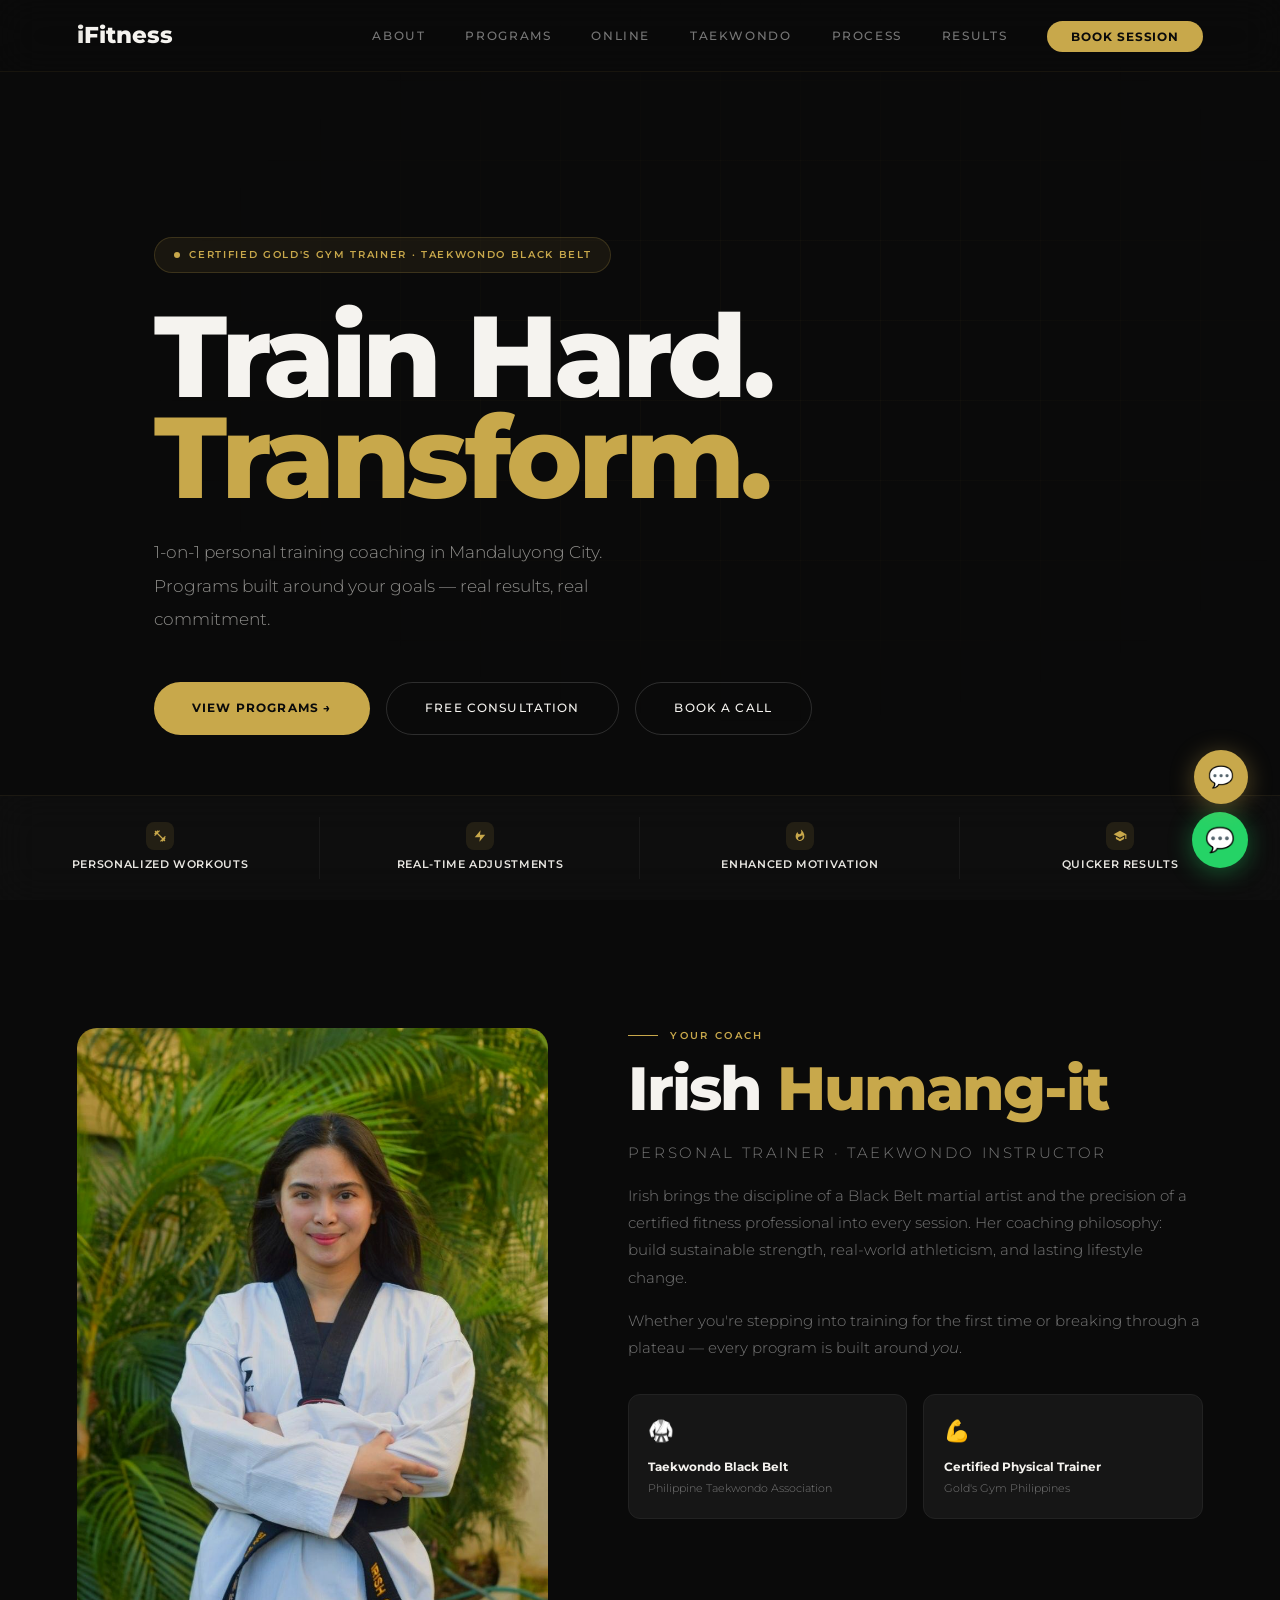
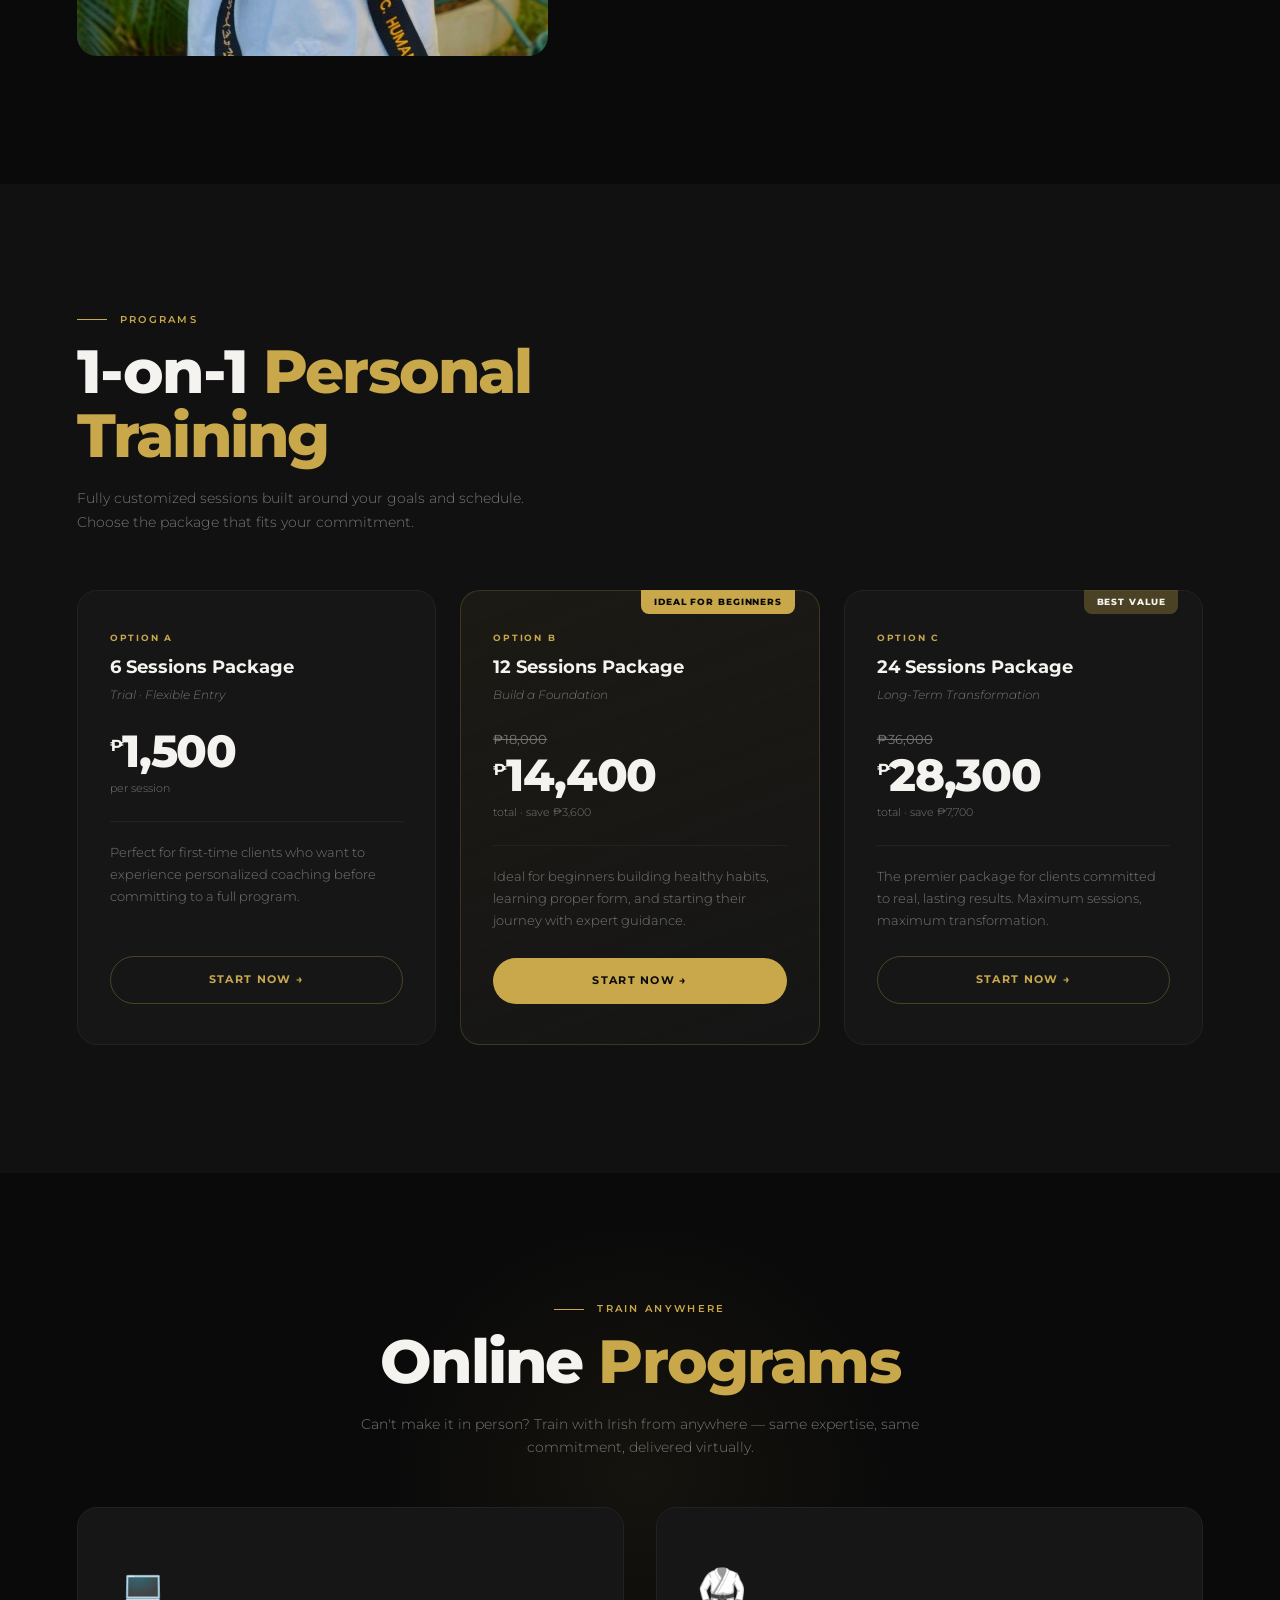
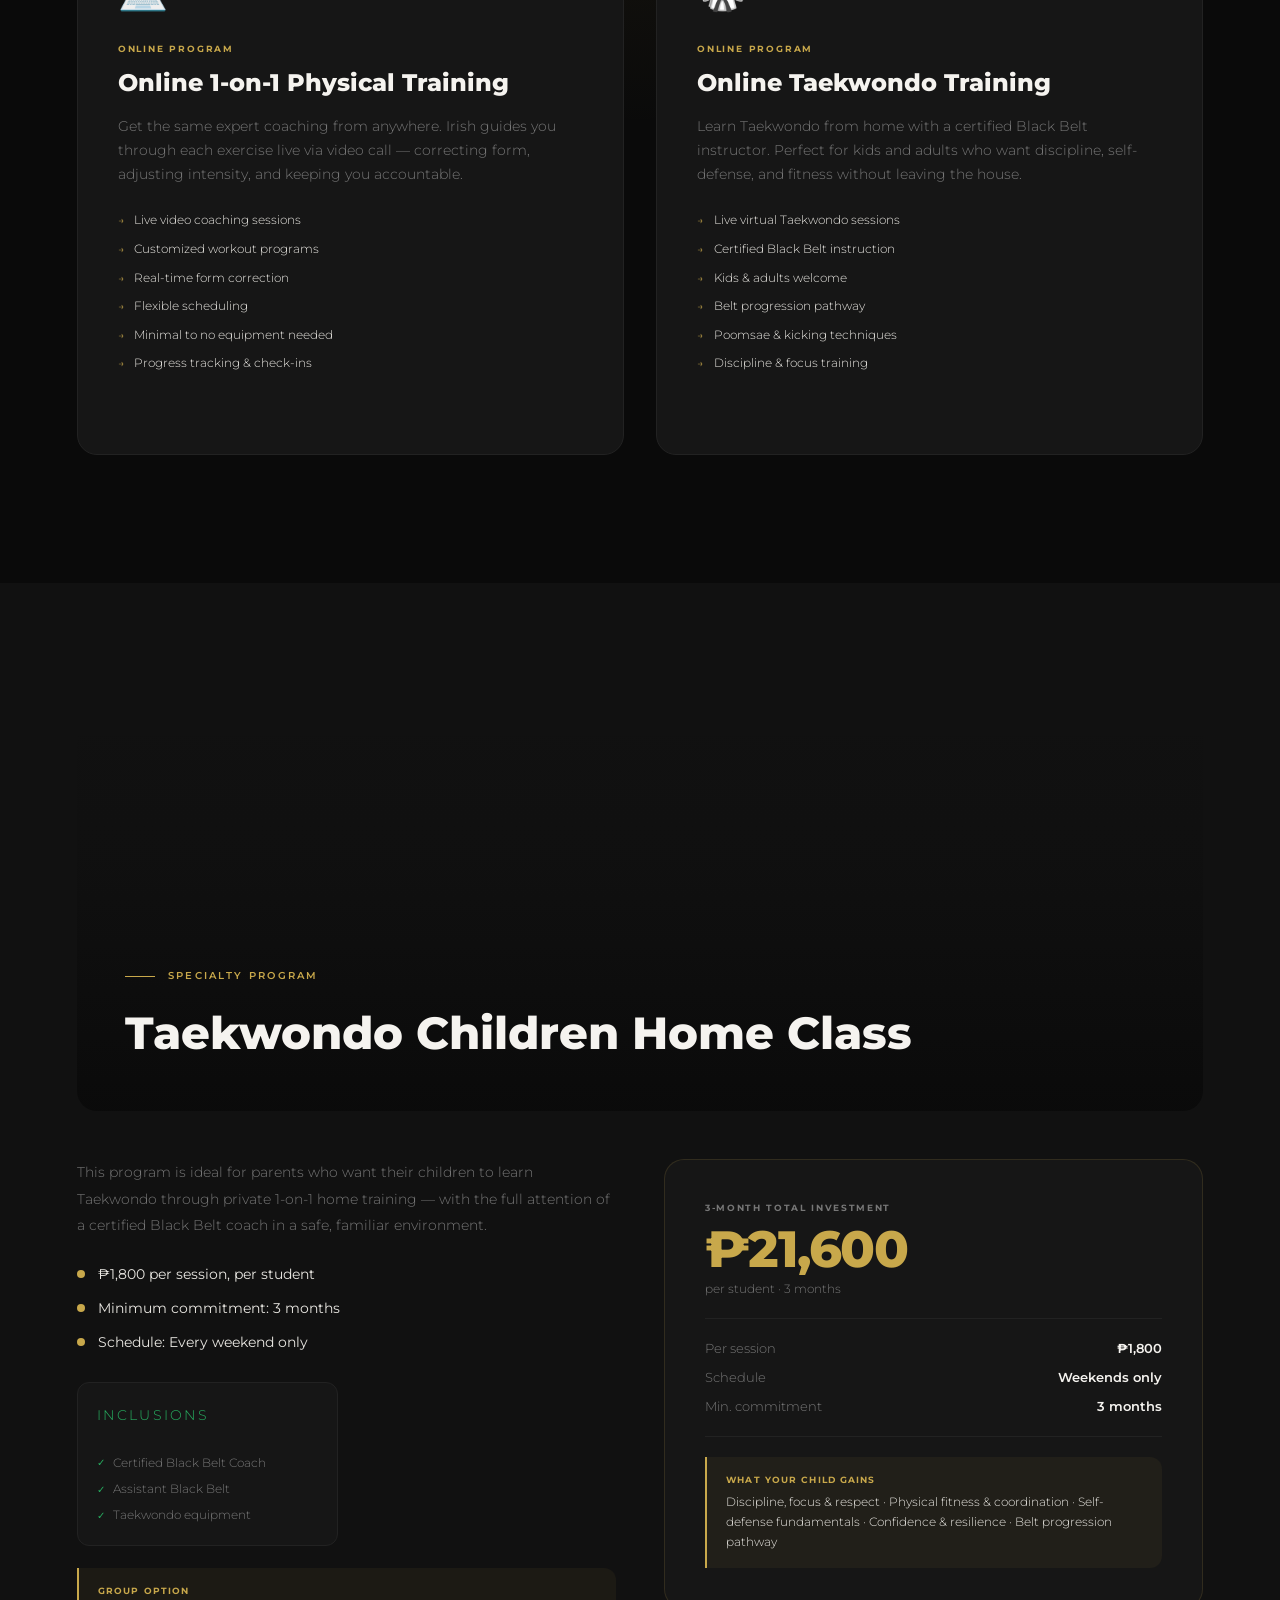
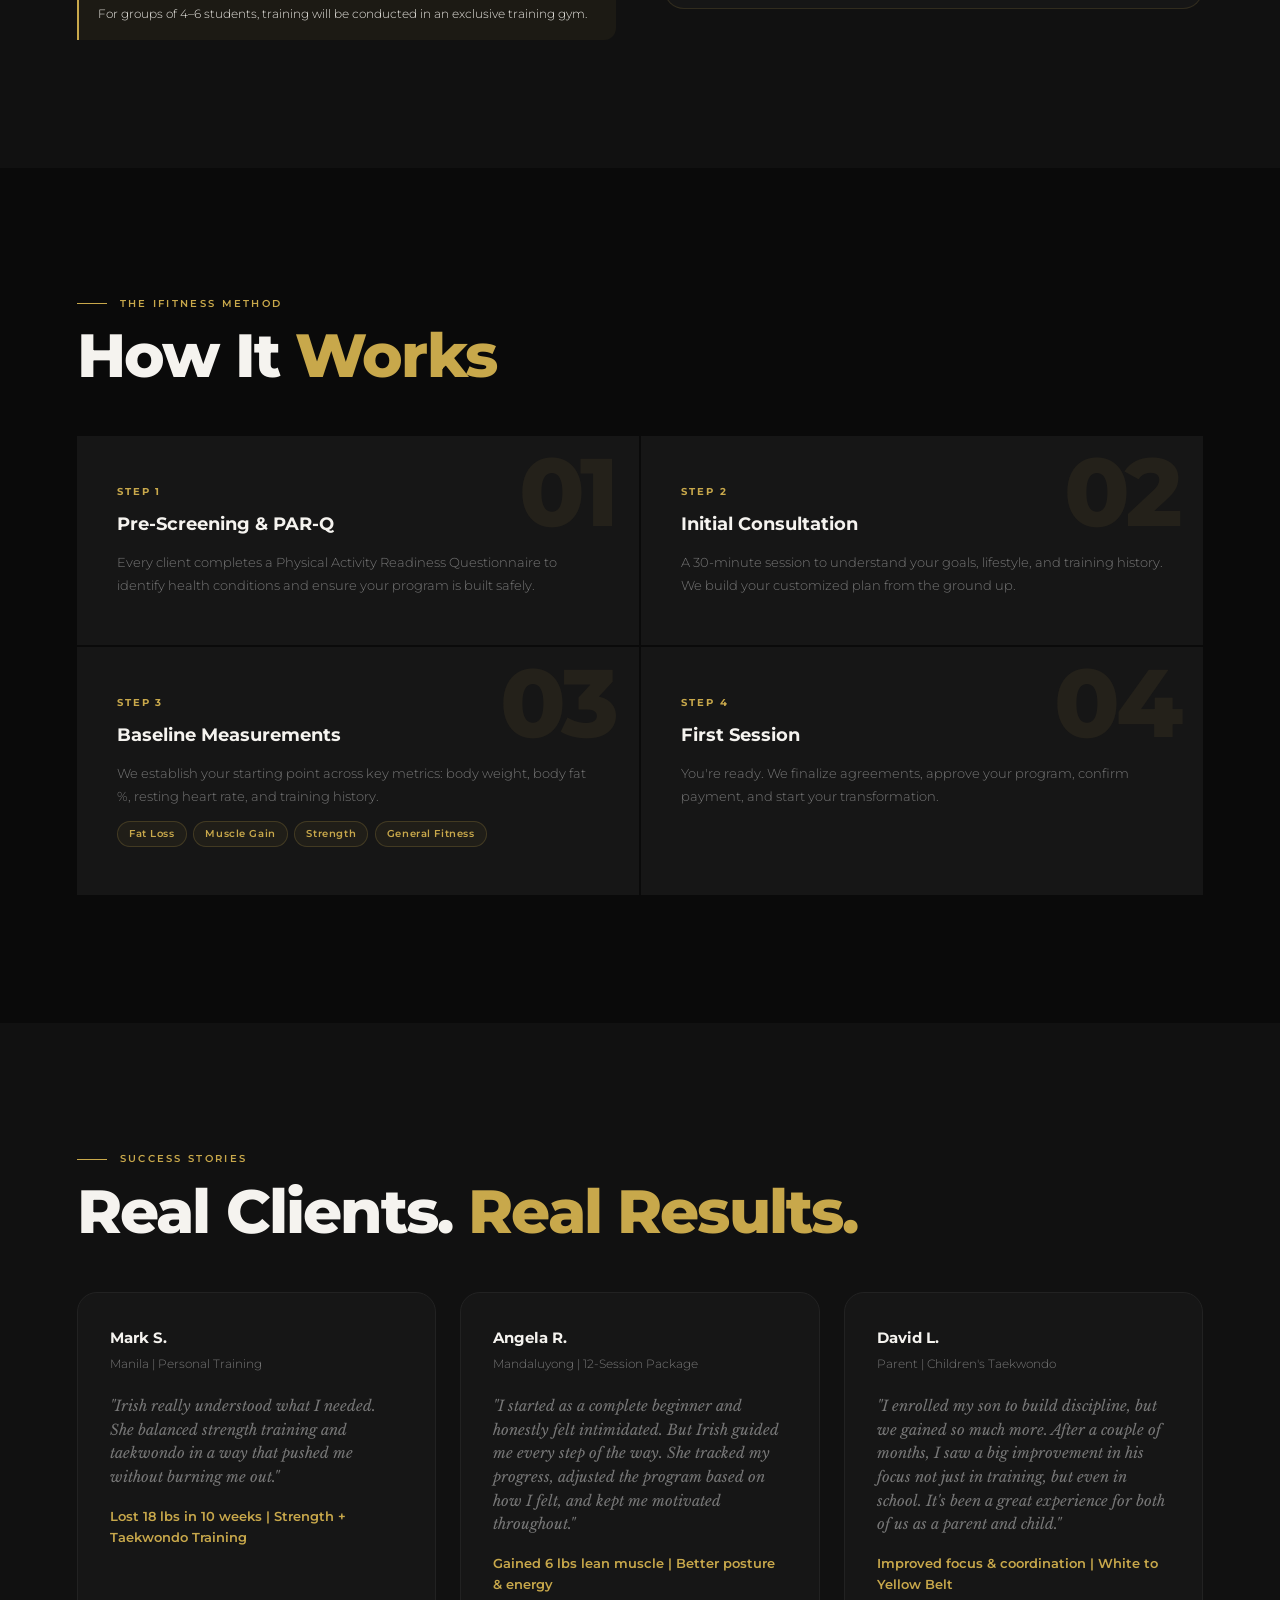
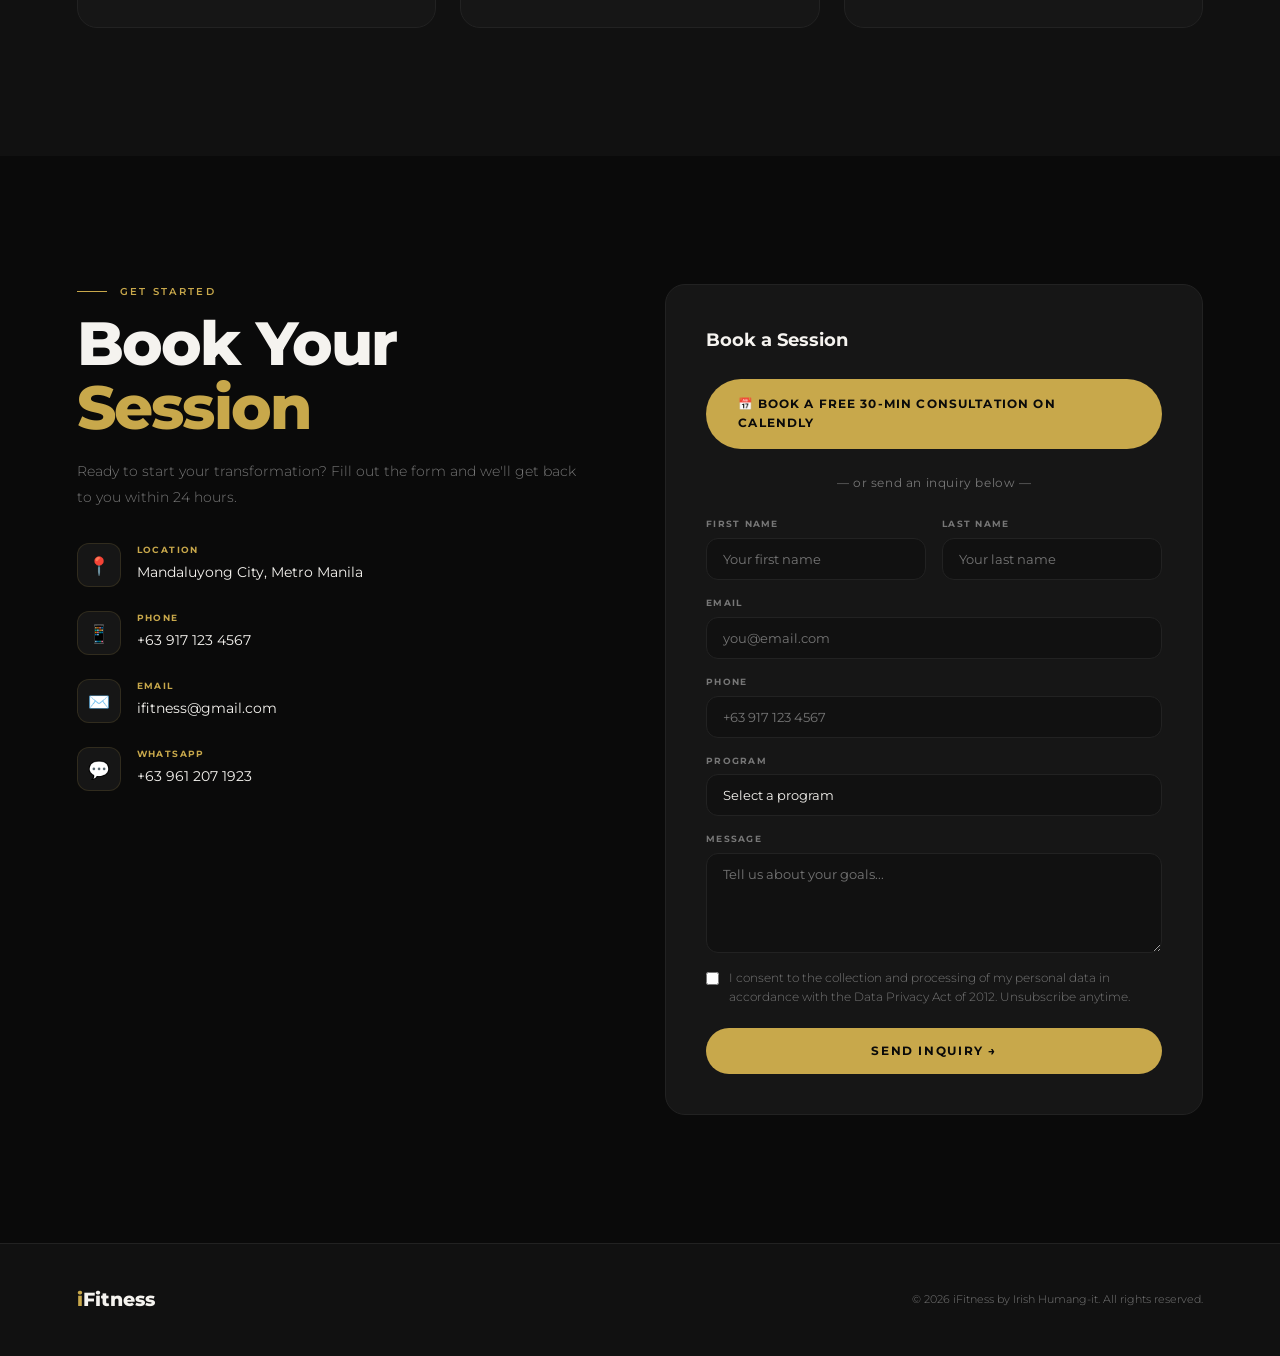
==== commit bfa05118: "Remove italic from headers, keep strong Montserrat throughout" ====
--- a/index-v2.html
+++ b/index-v2.html
@@ -40,7 +40,7 @@
 .hero-chip{display:inline-flex;align-items:center;gap:.6rem;background:rgba(200,168,75,.08);border:1px solid rgba(200,168,75,.2);padding:.5rem 1.2rem;border-radius:100px;font-size:.65rem;font-weight:600;letter-spacing:.16em;text-transform:uppercase;color:var(--accent);margin-bottom:2rem;animation:fadeUp .8s ease both}
 .hero-chip .dot{width:6px;height:6px;background:var(--accent);border-radius:50%;animation:pulse 2s infinite}
 .hero-h1{font-family:'Montserrat',sans-serif;font-size:clamp(3.2rem,9vw,7.5rem);font-weight:800;line-height:.88;letter-spacing:-.04em;color:var(--white);margin-bottom:1.8rem;animation:fadeUp .8s .1s ease both}
-.hero-h1 em{font-family:'Libre Baskerville',serif;font-style:italic;color:var(--accent);display:block}
+.hero-h1 em{font-family:'Montserrat',sans-serif;font-style:normal;font-weight:800;color:var(--accent);display:block}
 .hero-sub{font-size:1.05rem;color:rgba(232,230,225,.6);max-width:480px;margin-bottom:2.8rem;font-weight:300;line-height:2;animation:fadeUp .8s .2s ease both}
 .hero-btns{display:flex;gap:1rem;flex-wrap:wrap;animation:fadeUp .8s .3s ease both}
 .btn-primary{background:var(--accent);color:var(--bg);padding:1rem 2.4rem;border:none;border-radius:100px;font-family:'Montserrat',sans-serif;font-size:.72rem;font-weight:700;letter-spacing:.1em;text-transform:uppercase;text-decoration:none;cursor:pointer;transition:all .3s;display:inline-flex;align-items:center;gap:.6rem}
@@ -53,7 +53,7 @@
 .hs-icon{width:28px;height:28px;display:flex;align-items:center;justify-content:center;background:rgba(200,168,75,.12);border-radius:8px;margin:0 auto .4rem}.hs-icon svg{width:14px;height:14px;fill:var(--accent)}.hs-lbl{font-size:.68rem;font-weight:600;letter-spacing:.06em;text-transform:uppercase;color:var(--text);text-align:center}
 section{padding:8rem 6vw;position:relative}.max{max-width:1200px;margin:0 auto}
 .sec-eyebrow{font-size:.6rem;font-weight:600;letter-spacing:.24em;text-transform:uppercase;color:var(--accent);margin-bottom:.8rem;display:flex;align-items:center;gap:.8rem}.sec-eyebrow::before{content:'';width:30px;height:1px;background:var(--accent)}
-.sec-title{font-family:'Montserrat',sans-serif;font-size:clamp(2.2rem,5vw,3.8rem);font-weight:800;letter-spacing:-.03em;color:var(--white);line-height:1.05;margin-bottom:1.2rem}.sec-title em{font-family:'Libre Baskerville',serif;font-style:italic;color:var(--accent)}
+.sec-title{font-family:'Montserrat',sans-serif;font-size:clamp(2.2rem,5vw,3.8rem);font-weight:800;letter-spacing:-.03em;color:var(--white);line-height:1.05;margin-bottom:1.2rem}.sec-title em{font-family:'Montserrat',sans-serif;font-style:normal;font-weight:800;color:var(--accent)}
 #about{background:var(--bg)}.about-grid{display:grid;grid-template-columns:.9fr 1.1fr;gap:5rem;align-items:start}
 .about-img-wrap{position:relative}.about-img{width:100%;aspect-ratio:3/4;object-fit:cover;border-radius:var(--rl);display:block;filter:brightness(.85) contrast(1.05)}
 .about-badge{position:absolute;bottom:1.5rem;right:-1.5rem;background:rgba(22,22,22,.9);border:1px solid rgba(200,168,75,.2);backdrop-filter:blur(10px);border-radius:var(--r);padding:1.2rem 1.5rem;text-align:center}
@@ -187,8 +187,8 @@
 @keyframes fadeUp{from{opacity:0;transform:translateY(22px)}to{opacity:1;transform:translateY(0)}}
 @keyframes pulse{0%,100%{opacity:1}50%{opacity:.4}}
 .reveal{opacity:0;transform:translateY(18px);transition:opacity .6s ease,transform .6s ease}.reveal.visible{opacity:1;transform:translateY(0)}
-@media(max-width:920px){.nav-links{display:none}.hamburger{display:flex}.about-grid{grid-template-columns:1fr;gap:2.5rem}.about-img-wrap{max-width:320px;margin:0 auto}.pt-grid{grid-template-columns:1fr;max-width:420px}.online-grid{grid-template-columns:1fr}.tkd-layout{grid-template-columns:1fr;gap:2.5rem}.process-grid{grid-template-columns:1fr}.contact-wrap{grid-template-columns:1fr;gap:3rem}.hero-layout{flex-direction:column;gap:1.5rem}.hero-left{max-width:100%}.hero-stats-inline{flex-direction:row;flex-wrap:wrap;gap:.5rem}.hero-stat-card{flex:1 1 45%;min-width:0}.hs-lbl2{font-size:.56rem}.hero-btns{flex-direction:column;gap:.75rem}.hero-btns .btn-primary,.hero-btns .btn-secondary{width:100%;text-align:center;justify-content:center;padding:1rem 1.5rem}.hero-content{padding:0 5vw;padding-top:90px;max-width:100%;text-align:center;display:flex;flex-direction:column;align-items:center}.hero-sub{font-size:.95rem;line-height:1.9;max-width:100%}.cf-row{grid-template-columns:1fr}.about-badge{right:0;bottom:-1rem}.whatsapp-fab{bottom:1.2rem;right:1.2rem;width:48px;height:48px;font-size:1.2rem}#chat-fab{bottom:5rem;right:1.2rem;width:48px;height:48px;font-size:1.1rem}}
-@media(max-width:600px){section{padding:4rem 5vw}.hero-h1{font-size:2.6rem}.hero-content{padding-top:90px}.hero-stat-card{flex:1 1 45%;padding:.6rem .4rem}.hs-lbl2{font-size:.5rem}.hs-icon2{width:24px;height:24px}.hs-icon2 svg{width:12px;height:12px}.ie-grid{grid-template-columns:1fr}.testimonial-grid{grid-template-columns:1fr}#chatbox{width:calc(100vw - 1.5rem);right:.75rem;bottom:8.5rem;max-height:70vh}.modal-box{padding:24px 20px;margin:0 1rem;max-height:90vh;overflow-y:auto}.cb-opt{min-height:44px}.cred-grid{grid-template-columns:1fr}.nav-logo{font-size:1.2rem}.whatsapp-fab{width:44px;height:44px;font-size:1rem;bottom:.8rem;right:.8rem}#chat-fab{width:44px;height:44px;font-size:1rem;bottom:4rem;right:.8rem}}
+@media(max-width:920px){.nav-links{display:none}.hamburger{display:flex}.about-grid{grid-template-columns:1fr;gap:2.5rem}.about-img-wrap{max-width:320px;margin:0 auto}.pt-grid{grid-template-columns:1fr;max-width:420px}.online-grid{grid-template-columns:1fr}.tkd-layout{grid-template-columns:1fr;gap:2.5rem}.process-grid{grid-template-columns:1fr}.contact-wrap{grid-template-columns:1fr;gap:3rem}.hero-stats{display:grid;grid-template-columns:1fr 1fr;position:relative;background:rgba(17,17,17,.8);border-top:1px solid rgba(200,168,75,.08);padding:1.5rem 5vw}.hero-stat{padding:.8rem;justify-content:center;text-align:center}.cf-row{grid-template-columns:1fr}.about-badge{right:0;bottom:-1rem}.hero-btns{flex-direction:column;gap:.75rem}.hero-btns .btn-primary,.hero-btns .btn-secondary{width:100%;text-align:center;justify-content:center;padding:1rem 1.5rem}.hero-content{padding:0 5vw;padding-top:90px;max-width:100%;text-align:center;display:flex;flex-direction:column;align-items:center}.hero-sub{font-size:.95rem;line-height:1.9;max-width:100%}.whatsapp-fab{bottom:1.2rem;right:1.2rem;width:48px;height:48px;font-size:1.2rem}#chat-fab{bottom:5rem;right:1.2rem;width:48px;height:48px;font-size:1.1rem}}
+@media(max-width:600px){section{padding:4rem 5vw}.hero-h1{font-size:2.6rem}.hero-content{padding-top:90px}.ie-grid{grid-template-columns:1fr}.testimonial-grid{grid-template-columns:1fr}#chatbox{width:calc(100vw - 1.5rem);right:.75rem;bottom:8.5rem;max-height:70vh}.modal-box{padding:24px 20px;margin:0 1rem;max-height:90vh;overflow-y:auto}.cb-opt{min-height:44px}.cred-grid{grid-template-columns:1fr}.hero-stats{grid-template-columns:1fr 1fr;gap:0}.hs-lbl{font-size:.58rem}.nav-logo{font-size:1.2rem}.whatsapp-fab{width:44px;height:44px;font-size:1rem;bottom:.8rem;right:.8rem}#chat-fab{width:44px;height:44px;font-size:1rem;bottom:4rem;right:.8rem}}
 </style>
 </head>
 <body>
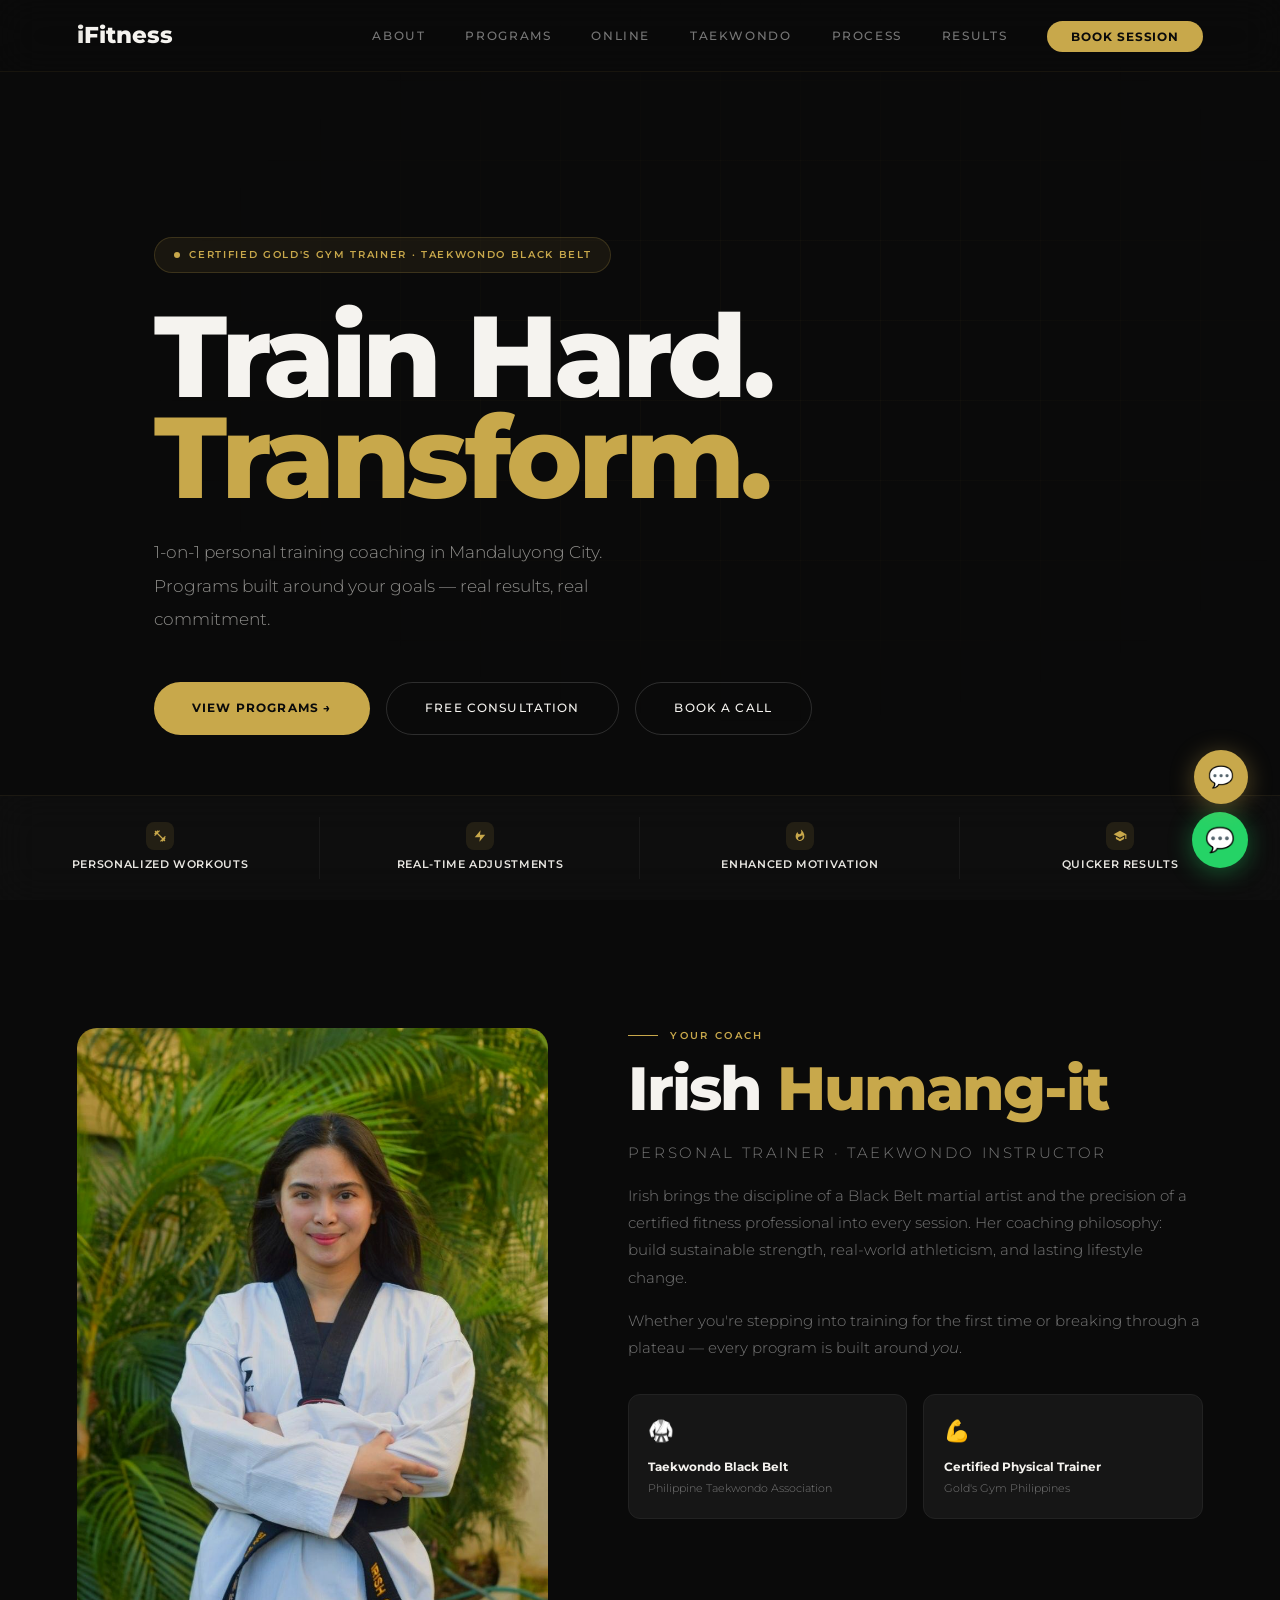
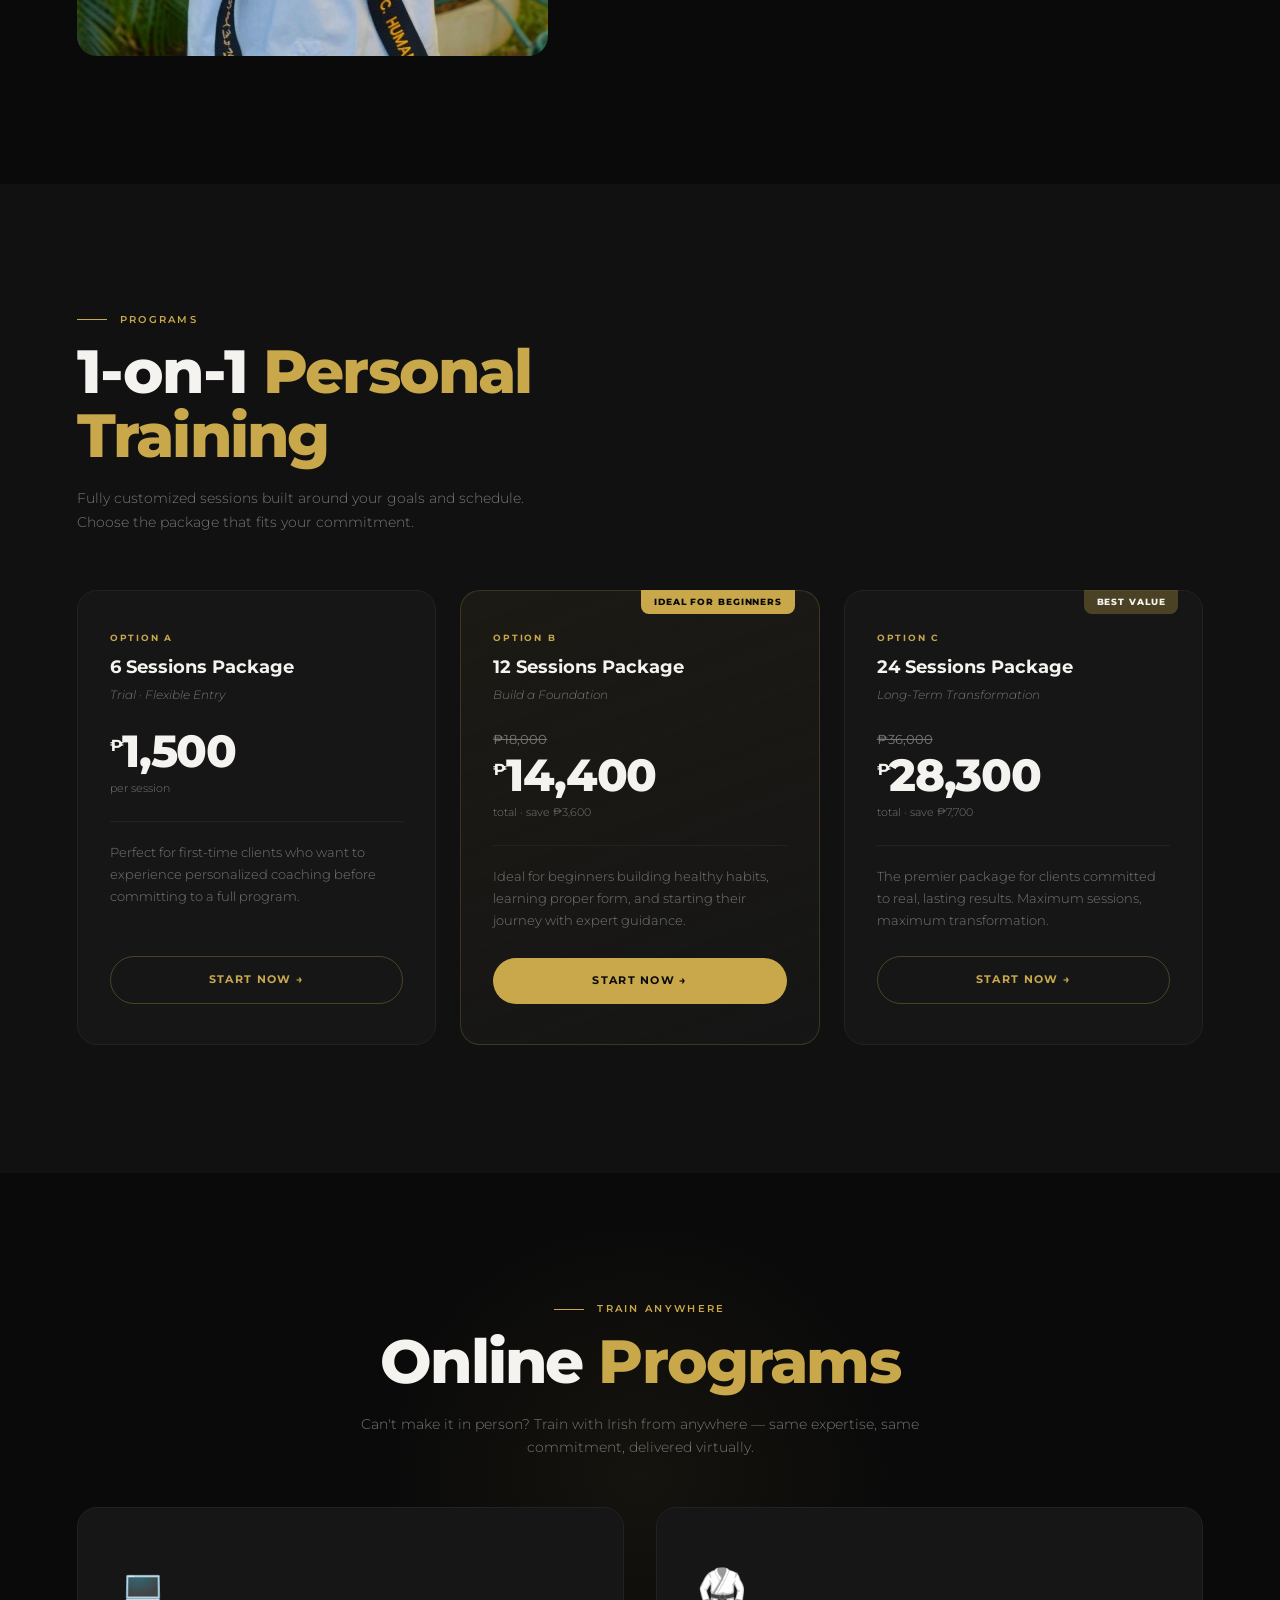
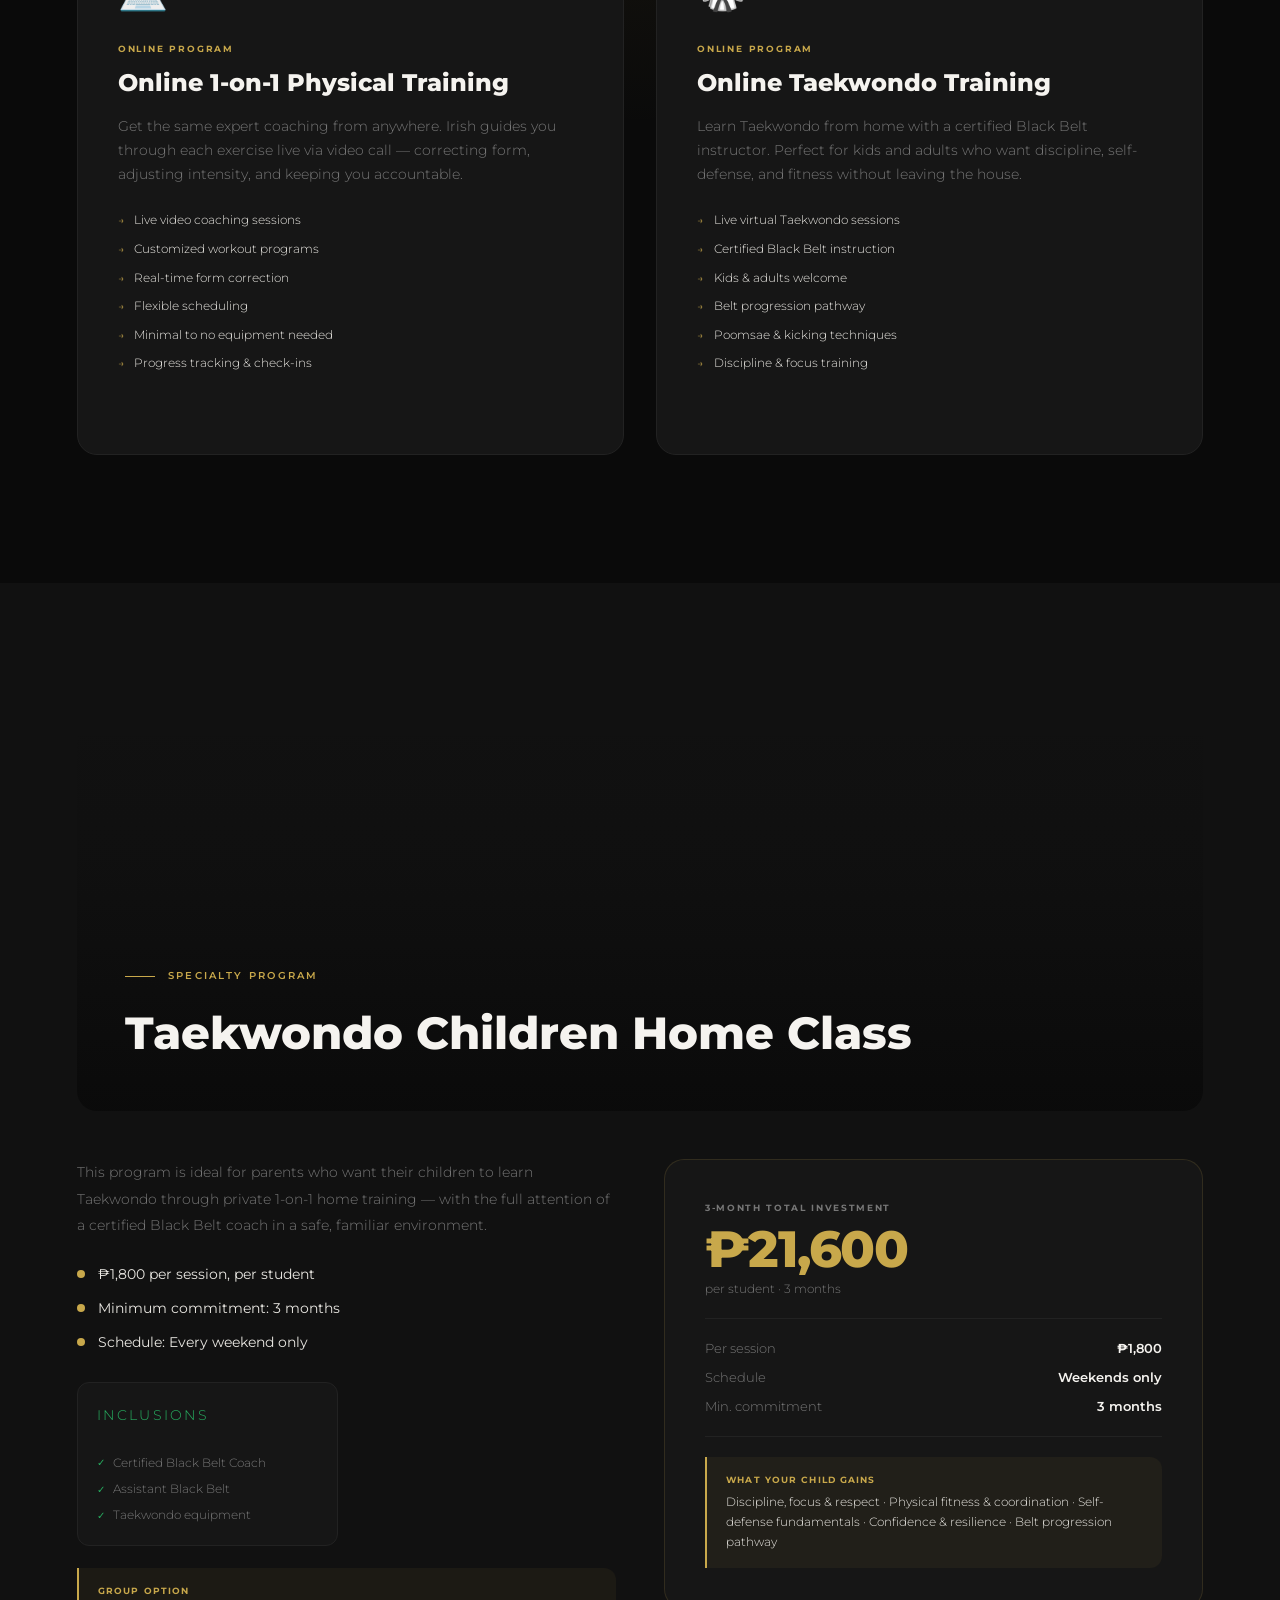
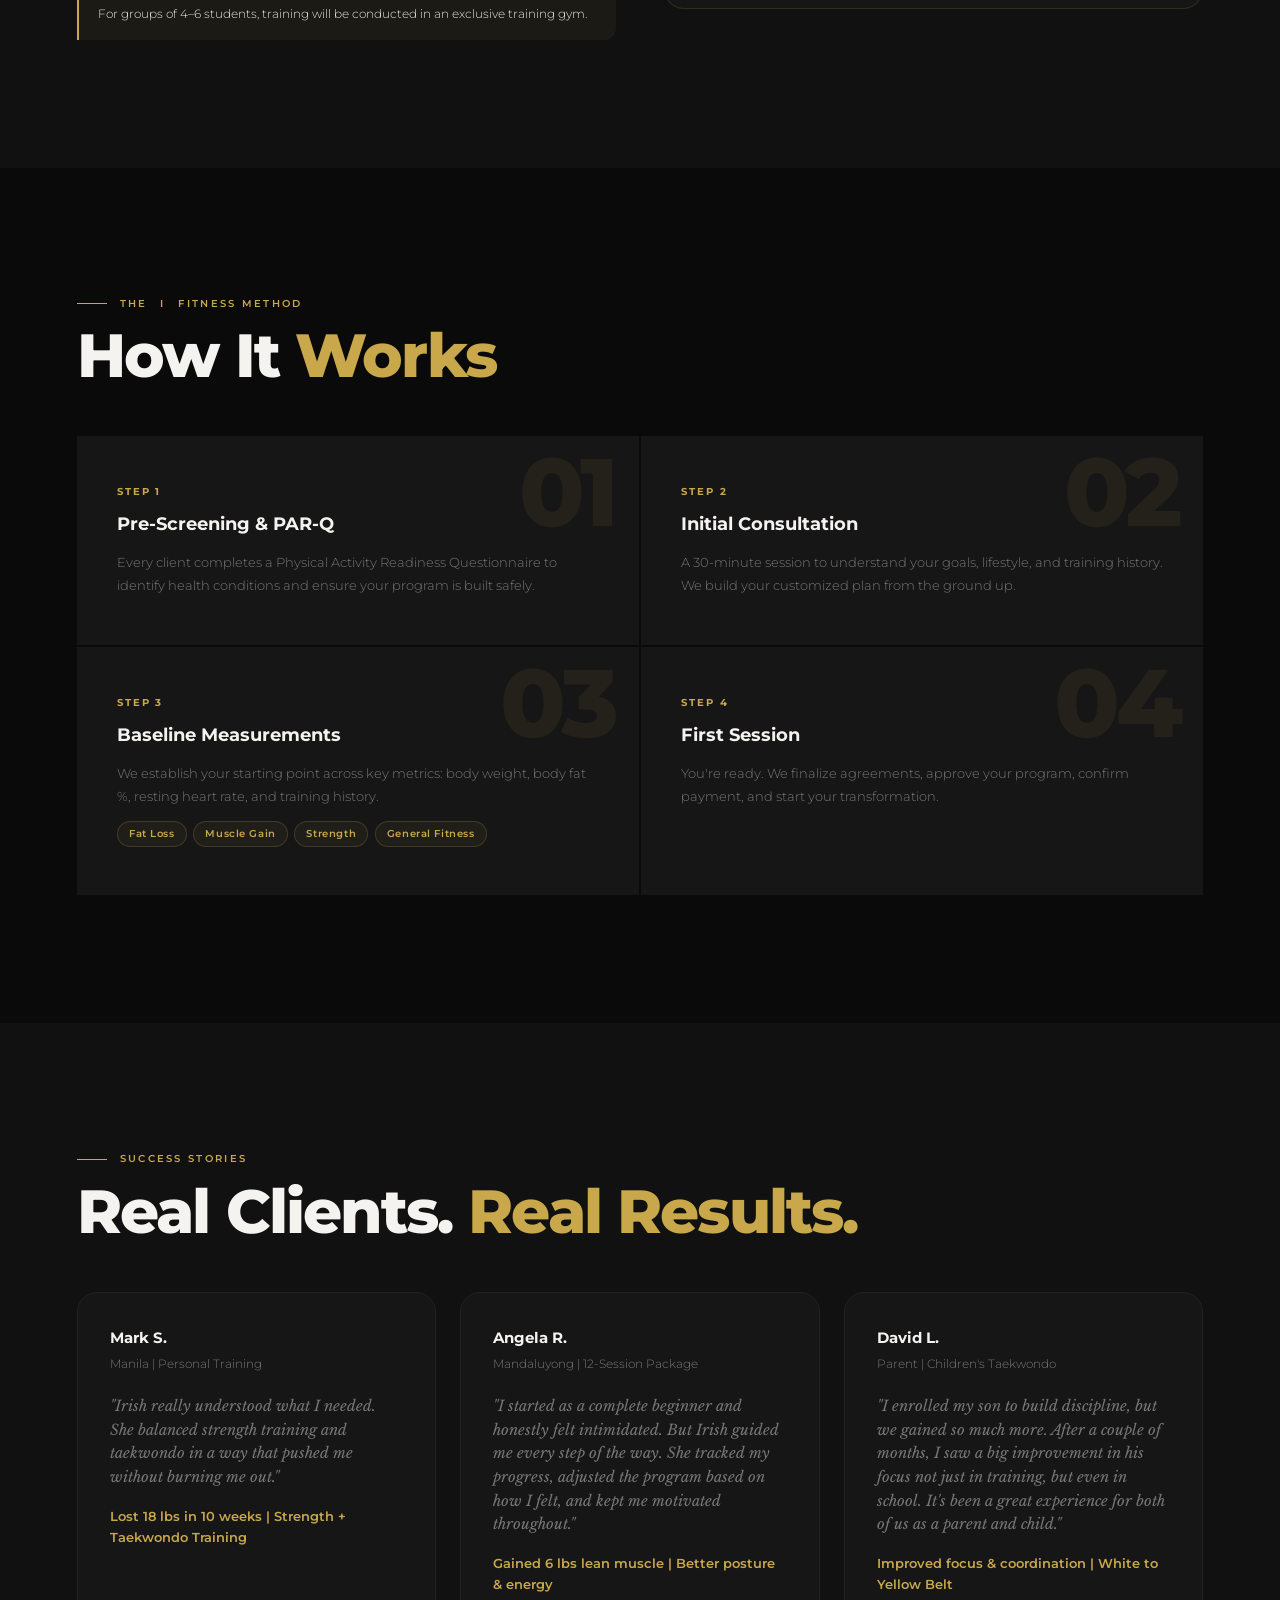
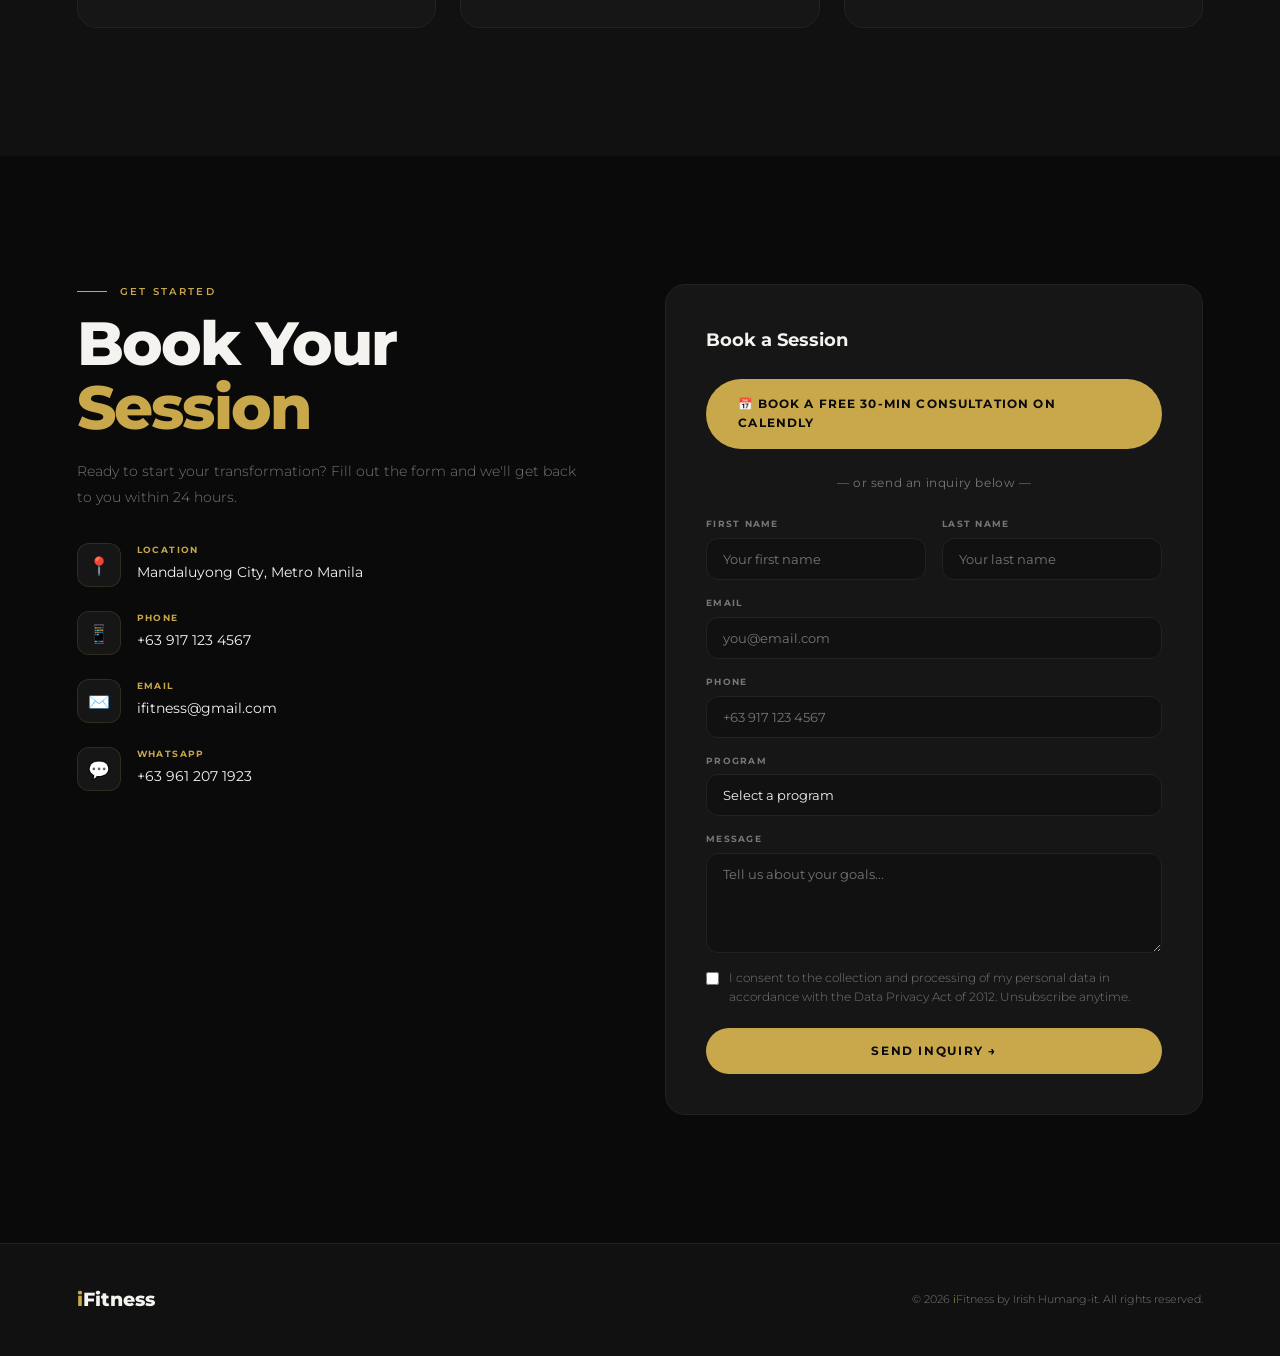
==== commit b167160e: "Yellow 'i' on all iFitness mentions across the site" ====
--- a/index-v2.html
+++ b/index-v2.html
@@ -402,7 +402,7 @@
 <section id="process">
   <div class="max">
     <div class="reveal">
-      <div class="sec-eyebrow">The iFitness Method</div>
+      <div class="sec-eyebrow">The <span style="color:var(--accent)">i</span>Fitness Method</div>
       <h2 class="sec-title">How It <em>Works</em></h2>
     </div>
     <div class="process-grid">
@@ -545,7 +545,7 @@
 
 <footer>
   <div class="foot-logo">i<span>Fitness</span></div>
-  <div class="foot-copy">© 2026 iFitness by Irish Humang-it. All rights reserved.</div>
+  <div class="foot-copy">© 2026 <span style="color:var(--accent)">i</span>Fitness by Irish Humang-it. All rights reserved.</div>
 </footer>
 
 <!-- CHATBOT FAB -->
@@ -559,7 +559,7 @@
   <div class="cb-header">
     <div class="cb-avatar">💪</div>
     <div class="cb-head-info">
-      <strong>iFitness</strong>
+      <strong><span style="color:var(--accent)">i</span>Fitness</strong>
       <span>Chat with us</span>
     </div>
   </div>
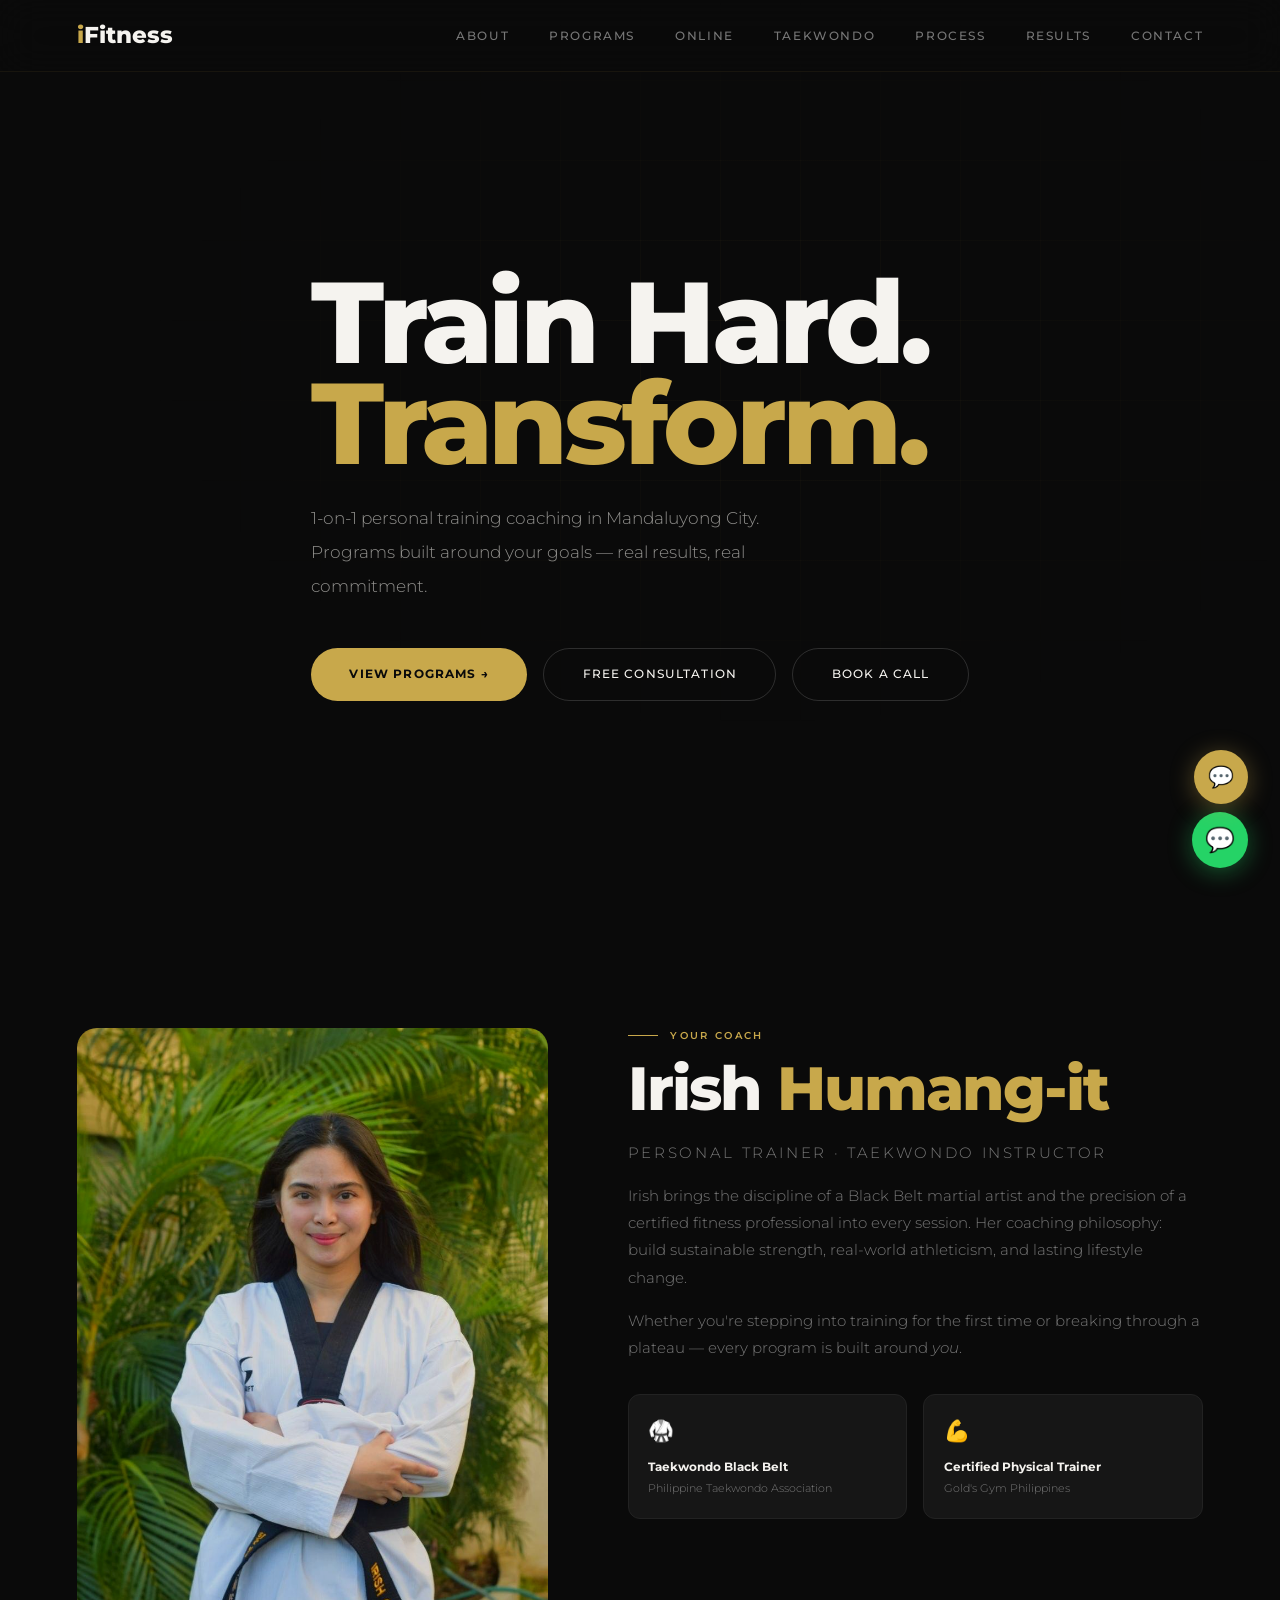
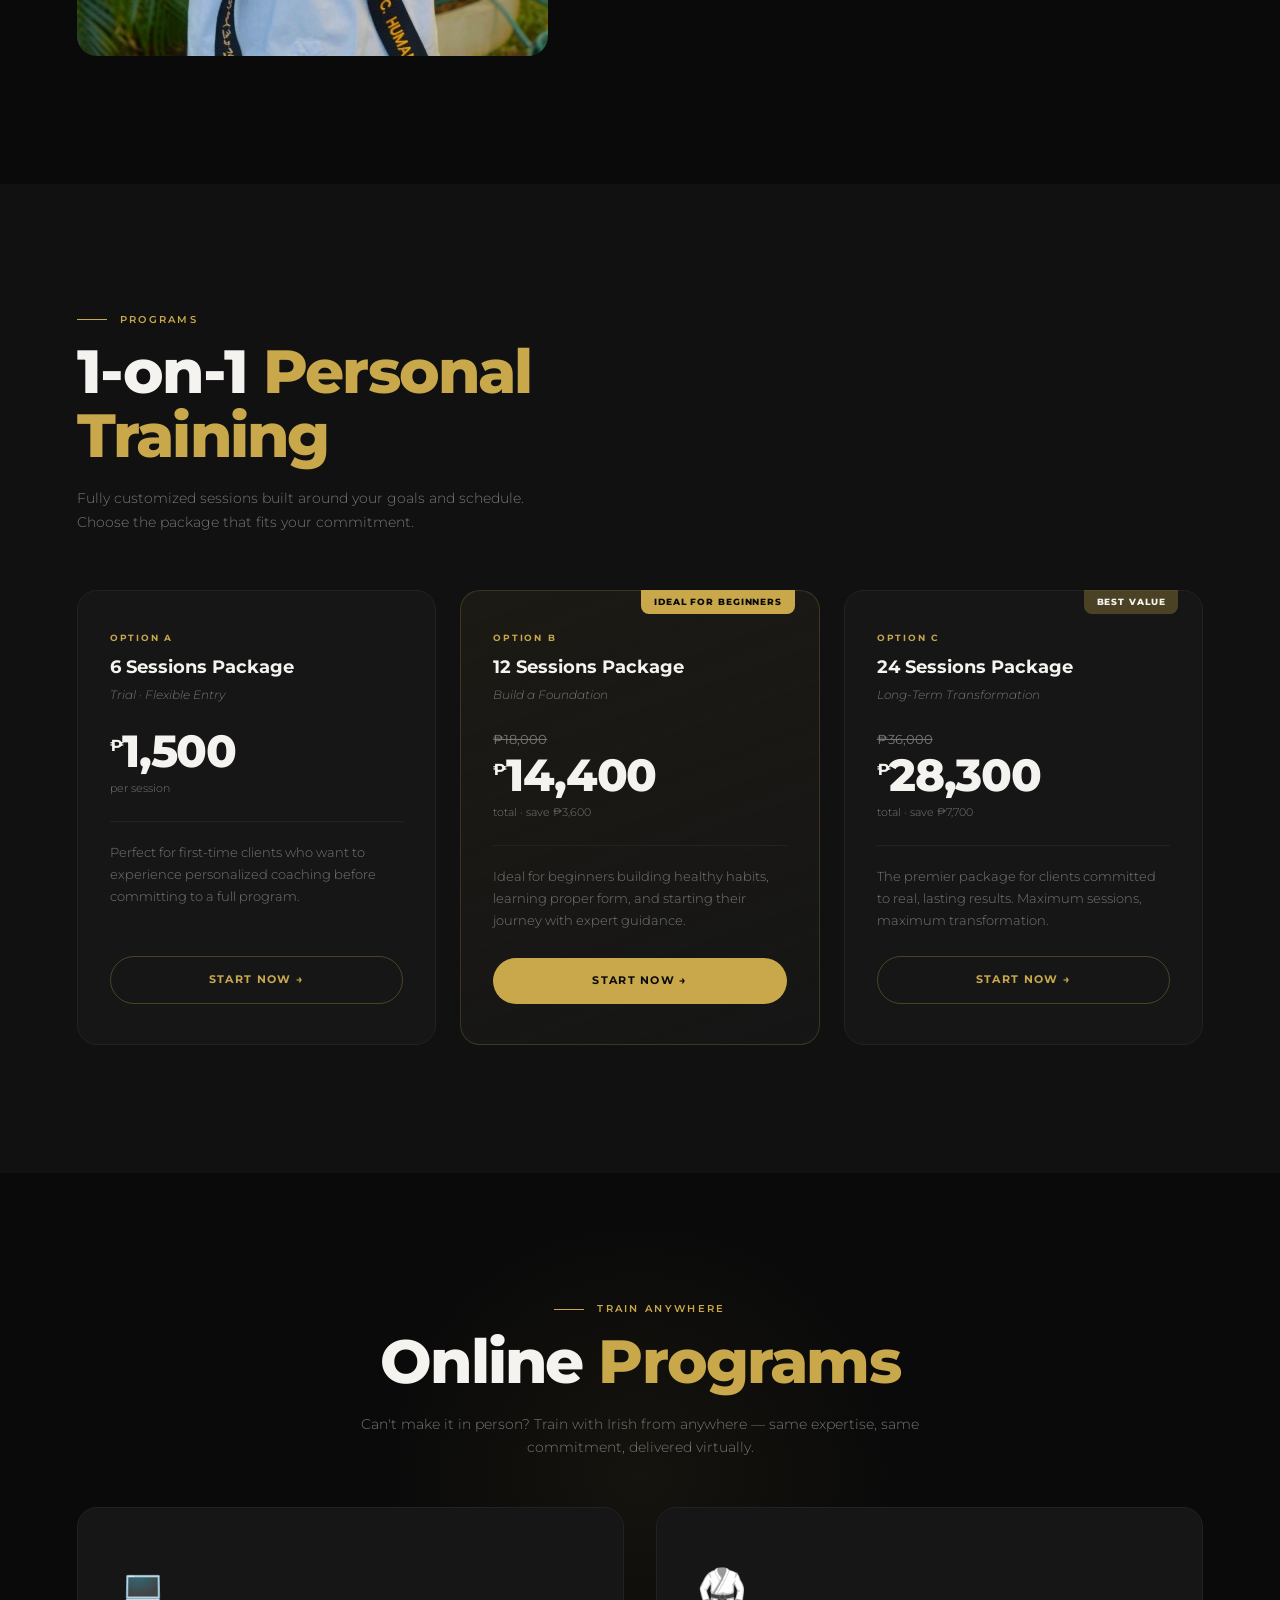
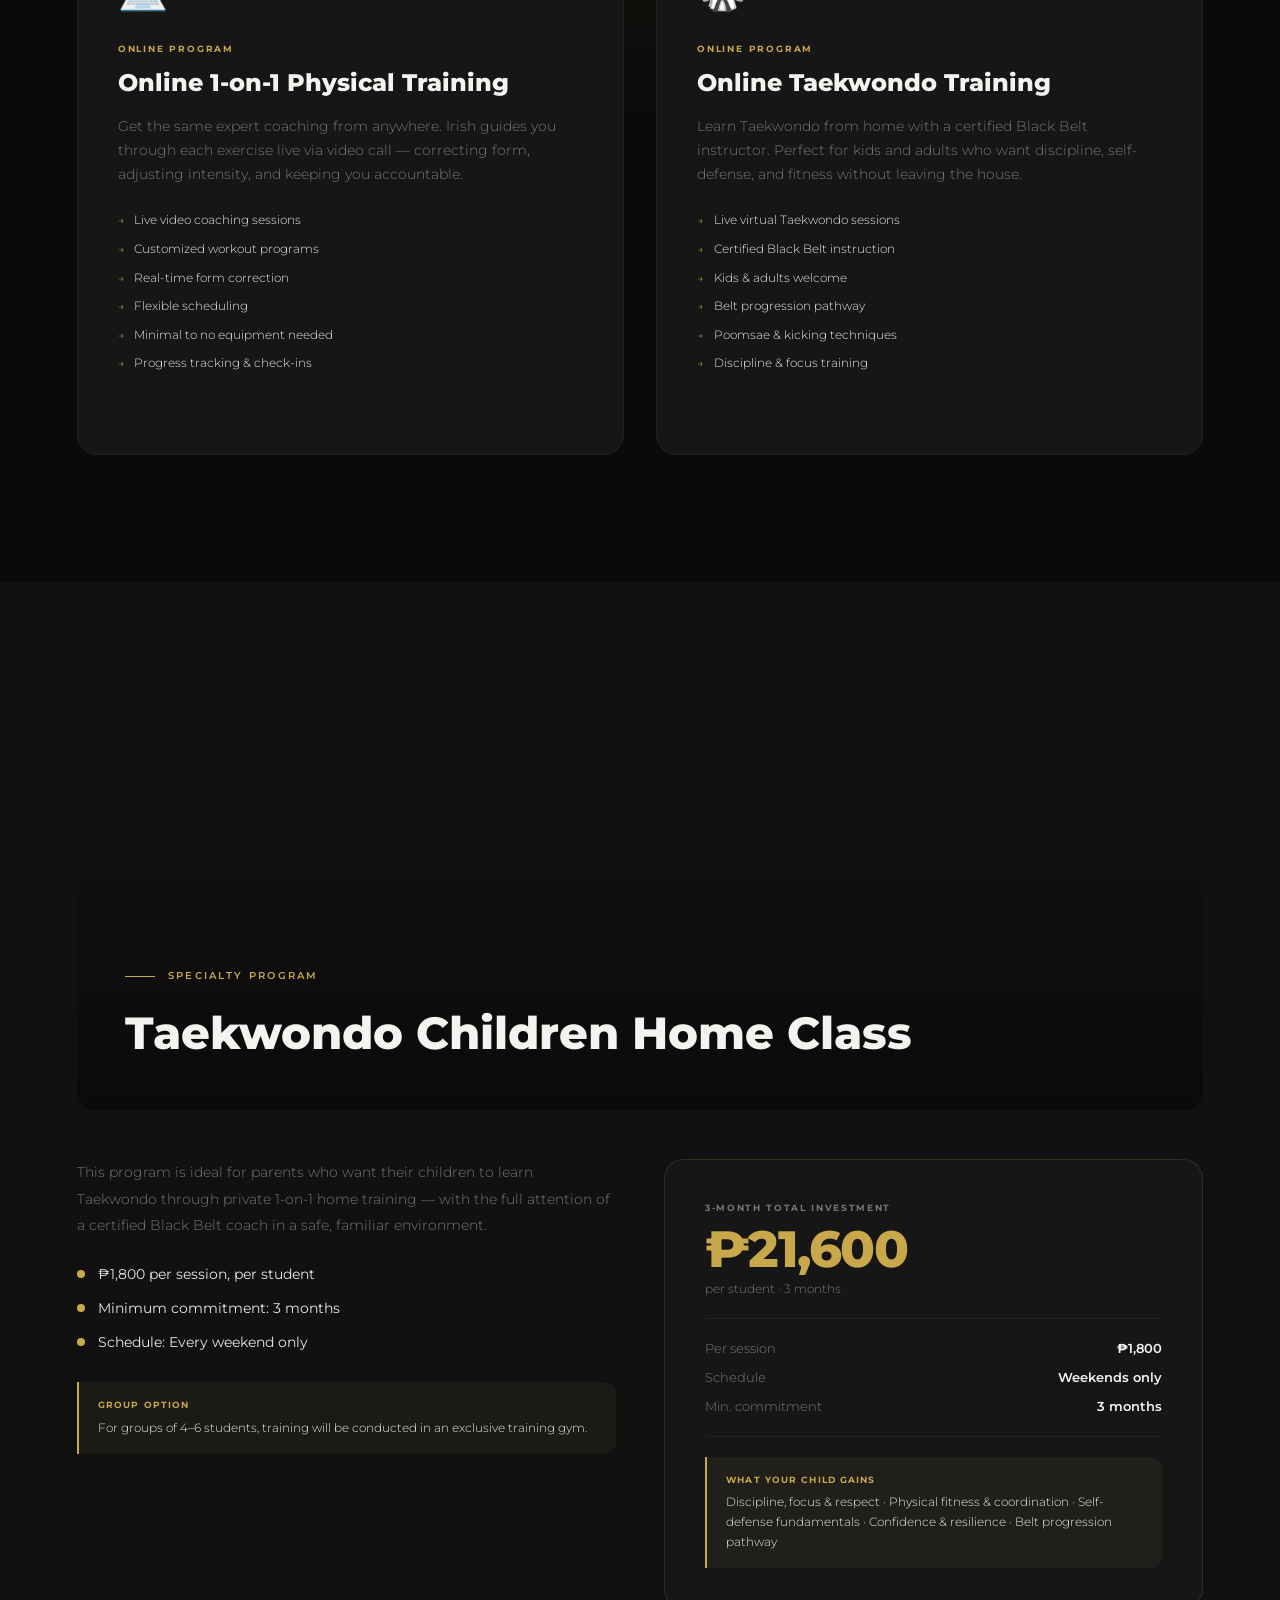
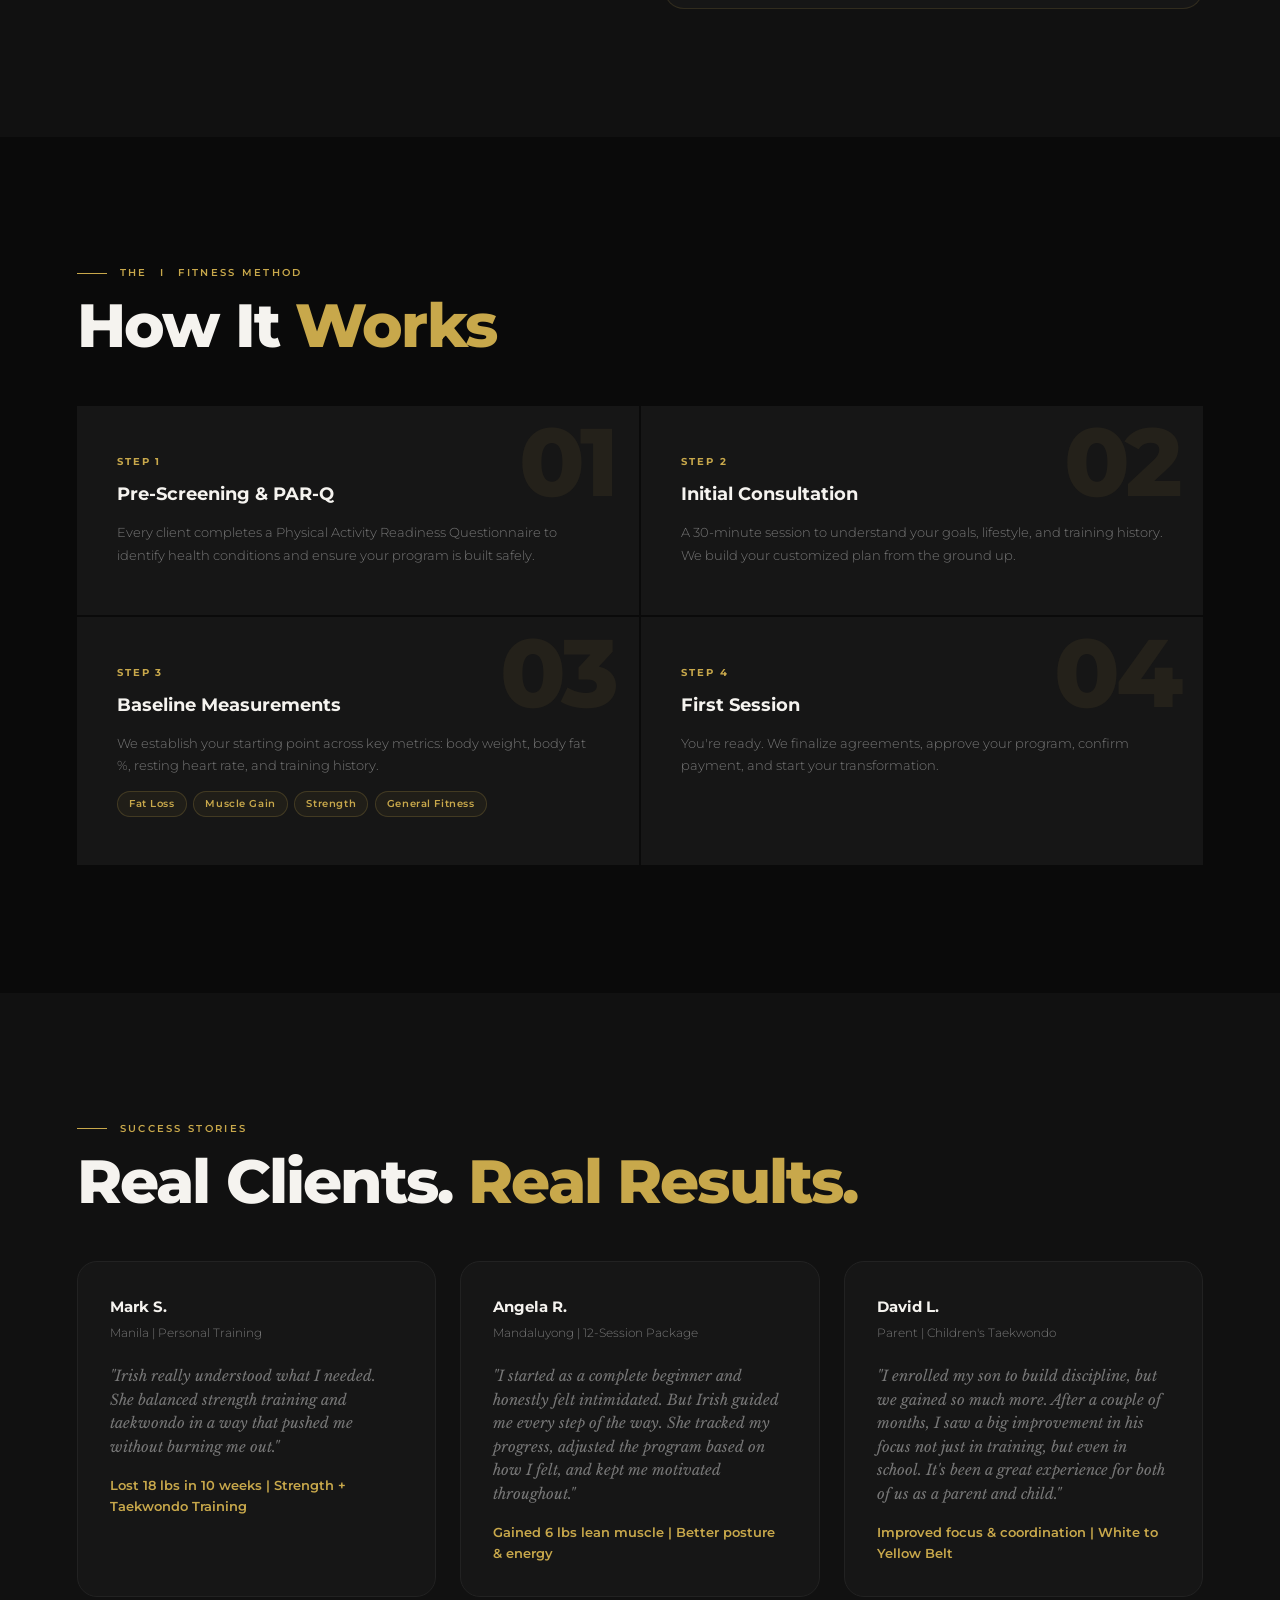
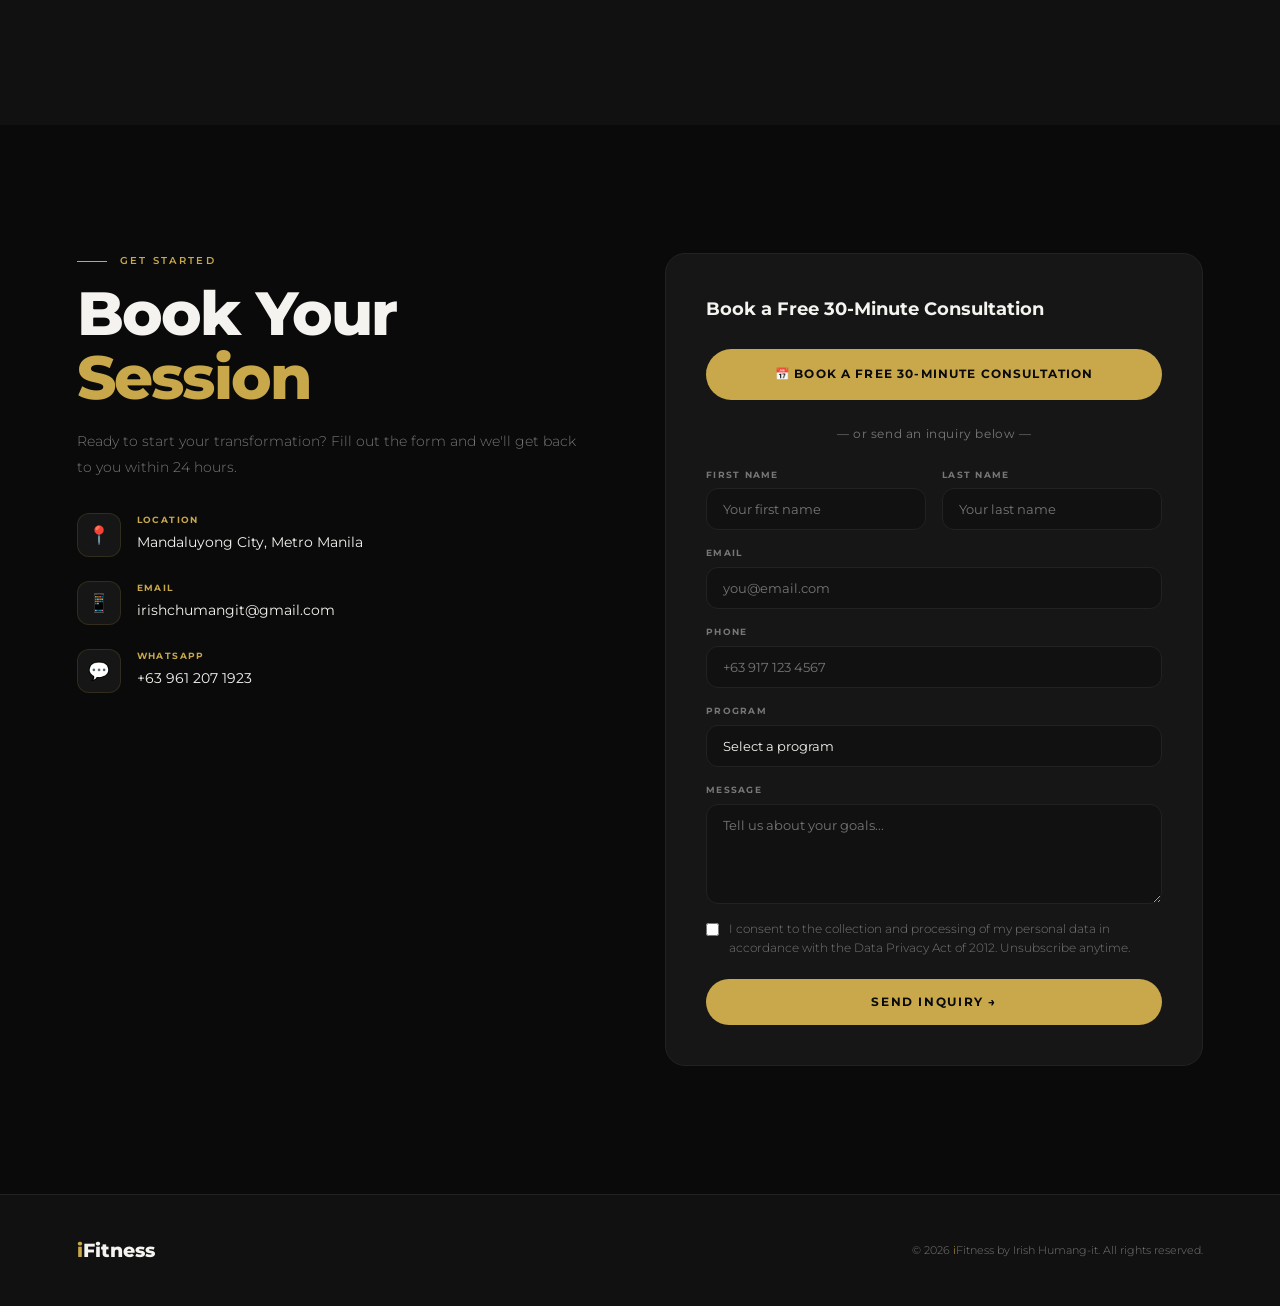
==== commit a513a6b0: "Update contact info, remove Calendly text, remove Taekwondo inclusions" ====
--- a/index-v2.html
+++ b/index-v2.html
@@ -22,7 +22,7 @@
 ::-webkit-scrollbar{width:6px}::-webkit-scrollbar-track{background:var(--bg)}::-webkit-scrollbar-thumb{background:var(--accent);border-radius:3px}
 nav{position:fixed;top:0;left:0;right:0;z-index:200;height:72px;display:flex;align-items:center;justify-content:space-between;padding:0 6vw;background:rgba(10,10,10,0.8);backdrop-filter:blur(20px) saturate(180%);border-bottom:1px solid rgba(200,168,75,0.08);transition:all .3s}
 nav.scrolled{height:56px;background:rgba(10,10,10,0.95)}
-.nav-logo{font-family:'Montserrat','bebas neue',sans-serif;font-size:1.45rem;font-weight:800;color:var(--gold);text-decoration:none}.nav-logo span{color:var(--white)}
+.nav-logo{font-family:'Montserrat','bebas neue',sans-serif;font-size:1.45rem;font-weight:800;color:var(--accent);text-decoration:none}.nav-logo span{color:var(--white)}
 .nav-links{display:flex;gap:2.5rem;list-style:none;align-items:center}
 .nav-links a{text-decoration:none;color:var(--muted);font-size:.72rem;font-weight:500;letter-spacing:.14em;text-transform:uppercase;transition:color .3s;position:relative}
 .nav-links a::after{content:'';position:absolute;bottom:-4px;left:0;width:0;height:1px;background:var(--accent);transition:width .3s}
@@ -33,7 +33,7 @@
 .hamburger span{display:block;width:24px;height:2px;background:var(--accent);border-radius:1px}
 #mob-nav{display:none;position:fixed;inset:0;background:var(--bg);z-index:190;padding:5rem 2rem 2rem;flex-direction:column;gap:1.5rem}#mob-nav a{font-family:'Montserrat',sans-serif;font-size:2rem;font-weight:700;color:var(--white);text-decoration:none;border-bottom:1px solid rgba(255,255,255,.05);padding-bottom:1rem}
 #mob-nav .mob-cta{background:var(--accent);color:var(--bg)!important;text-align:center;padding:1rem;border-radius:100px;font-size:.85rem!important;letter-spacing:.08em;text-transform:uppercase;border-bottom:none;font-weight:700}
-#hero{position:relative;min-height:100vh;display:flex;align-items:center;overflow:hidden}
+#hero{position:relative;min-height:100vh;display:flex;align-items:center;overflow:hidden;flex-direction:column;justify-content:center}
 .hero-bg-img{position:absolute;inset:0;background:url('https://images.unsplash.com/photo-1534438327276-14e5300c3a48?w=1800&q=80') center/cover no-repeat}.hero-bg-overlay{position:absolute;inset:0;background:linear-gradient(105deg,rgba(10,10,10,.93) 38%,rgba(10,10,10,.55) 100%)}.hero-gradient{display:none}
 .hero-grid-lines{position:absolute;inset:0;background-image:linear-gradient(rgba(200,168,75,.03) 1px,transparent 1px),linear-gradient(90deg,rgba(200,168,75,.03) 1px,transparent 1px);background-size:80px 80px;mask-image:radial-gradient(ellipse 70% 60% at 60% 40%,black 20%,transparent 70%)}
 .hero-content{position:relative;z-index:2;padding:0 6vw;max-width:850px;padding-top:72px}
@@ -187,7 +187,7 @@
 @keyframes fadeUp{from{opacity:0;transform:translateY(22px)}to{opacity:1;transform:translateY(0)}}
 @keyframes pulse{0%,100%{opacity:1}50%{opacity:.4}}
 .reveal{opacity:0;transform:translateY(18px);transition:opacity .6s ease,transform .6s ease}.reveal.visible{opacity:1;transform:translateY(0)}
-@media(max-width:920px){.nav-links{display:none}.hamburger{display:flex}.about-grid{grid-template-columns:1fr;gap:2.5rem}.about-img-wrap{max-width:320px;margin:0 auto}.pt-grid{grid-template-columns:1fr;max-width:420px}.online-grid{grid-template-columns:1fr}.tkd-layout{grid-template-columns:1fr;gap:2.5rem}.process-grid{grid-template-columns:1fr}.contact-wrap{grid-template-columns:1fr;gap:3rem}.hero-stats{display:grid;grid-template-columns:1fr 1fr;position:relative;background:rgba(17,17,17,.8);border-top:1px solid rgba(200,168,75,.08);padding:1.5rem 5vw}.hero-stat{padding:.8rem;justify-content:center;text-align:center}.cf-row{grid-template-columns:1fr}.about-badge{right:0;bottom:-1rem}.hero-btns{flex-direction:column;gap:.75rem}.hero-btns .btn-primary,.hero-btns .btn-secondary{width:100%;text-align:center;justify-content:center;padding:1rem 1.5rem}.hero-content{padding:0 5vw;padding-top:90px;max-width:100%;text-align:center;display:flex;flex-direction:column;align-items:center}.hero-sub{font-size:.95rem;line-height:1.9;max-width:100%}.whatsapp-fab{bottom:1.2rem;right:1.2rem;width:48px;height:48px;font-size:1.2rem}#chat-fab{bottom:5rem;right:1.2rem;width:48px;height:48px;font-size:1.1rem}}
+@media(max-width:920px){.nav-links{display:none}.hamburger{display:flex}.about-grid{grid-template-columns:1fr;gap:2.5rem}.about-img-wrap{max-width:320px;margin:0 auto}.pt-grid{grid-template-columns:1fr;max-width:420px}.online-grid{grid-template-columns:1fr}.tkd-layout{grid-template-columns:1fr;gap:2.5rem}.process-grid{grid-template-columns:1fr}.contact-wrap{grid-template-columns:1fr;gap:3rem}#hero{min-height:auto;padding-top:80px}.hero-stats{display:grid;grid-template-columns:1fr 1fr;position:relative;background:rgba(17,17,17,.9);border-top:1px solid rgba(200,168,75,.12);padding:1.5rem 5vw;margin-top:2rem}.hero-stat{padding:.8rem;text-align:center}.hero-stat:not(:last-child)::after{display:none}.cf-row{grid-template-columns:1fr}.about-badge{right:0;bottom:-1rem}.hero-btns{flex-direction:column;gap:.75rem}.hero-btns .btn-primary,.hero-btns .btn-secondary{width:100%;text-align:center;justify-content:center;padding:1rem 1.5rem}.hero-content{padding:0 5vw;padding-top:90px;max-width:100%;text-align:center;display:flex;flex-direction:column;align-items:center}.hero-sub{font-size:.95rem;line-height:1.9;max-width:100%}.whatsapp-fab{bottom:1.2rem;right:1.2rem;width:48px;height:48px;font-size:1.2rem}#chat-fab{bottom:5rem;right:1.2rem;width:48px;height:48px;font-size:1.1rem}}
 @media(max-width:600px){section{padding:4rem 5vw}.hero-h1{font-size:2.6rem}.hero-content{padding-top:90px}.ie-grid{grid-template-columns:1fr}.testimonial-grid{grid-template-columns:1fr}#chatbox{width:calc(100vw - 1.5rem);right:.75rem;bottom:8.5rem;max-height:70vh}.modal-box{padding:24px 20px;margin:0 1rem;max-height:90vh;overflow-y:auto}.cb-opt{min-height:44px}.cred-grid{grid-template-columns:1fr}.hero-stats{grid-template-columns:1fr 1fr;gap:0}.hs-lbl{font-size:.58rem}.nav-logo{font-size:1.2rem}.whatsapp-fab{width:44px;height:44px;font-size:1rem;bottom:.8rem;right:.8rem}#chat-fab{width:44px;height:44px;font-size:1rem;bottom:4rem;right:.8rem}}
 </style>
 </head>
@@ -202,7 +202,7 @@
     <li><a href="#taekwondo">Taekwondo</a></li>
     <li><a href="#process">Process</a></li>
     <li><a href="#testimonials">Results</a></li>
-    <li><a href="#contact" class="nav-cta">Book Session</a></li>
+    <li><a href="#contact">Contact</a></li>
   </ul>
   <button class="hamburger" onclick="toggleMob()" aria-label="Menu"><span></span><span></span><span></span></button>
 </nav>
@@ -213,7 +213,7 @@
   <a href="#taekwondo" onclick="closeMob()">Taekwondo</a>
   <a href="#process" onclick="closeMob()">How It Works</a>
   <a href="#testimonials" onclick="closeMob()">Results</a>
-  <a href="#contact" onclick="closeMob()" class="mob-cta">Book a Session</a>
+  <a href="#contact" onclick="closeMob()">Contact</a>
 </div>
 
 <section id="hero">
@@ -221,7 +221,6 @@
   <div class="hero-bg-overlay"></div>
   <div class="hero-grid-lines"></div>
   <div class="hero-content">
-    <span class="hero-chip"><span class="dot"></span> Certified Gold's Gym Trainer · Taekwondo Black Belt</span>
     <h1 class="hero-h1">Train Hard.<br><em>Transform.</em></h1>
     <p class="hero-sub">1-on-1 personal training coaching in Mandaluyong City. Programs built around your goals — real results, real commitment.</p>
     <div class="hero-btns">
@@ -230,12 +229,7 @@
       <a href="https://calendly.com/irishchumangit/30min" target="_blank" rel="noopener" class="btn-secondary">Book a Call</a>
     </div>
   </div>
-  <div class="hero-stats">
-    <div class="hero-stat"><div class="hs-icon"><svg viewBox="0 0 24 24"><path d="M20.57 14.86L22 13.43 20.57 12 17 15.57 8.43 7 12 3.43 10.57 2 9.14 3.43 7.71 2 5.57 4.14 4.14 2.71 2.71 4.14l1.43 1.43L2 7.71l1.43 1.43L2 10.57 3.43 12 7 8.43 15.57 17 12 20.57 13.43 22 14.86 20.57 16.29 22 18.43 19.86 19.86 21.29 21.29 19.86l-1.43-1.43L21.29 16.29z"/></svg></div><div class="hs-lbl">Personalized Workouts</div></div>
-    <div class="hero-stat"><div class="hs-icon"><svg viewBox="0 0 24 24"><path d="M13 2L3 14h9l-1 8 10-12h-9l1-8z"/></svg></div><div class="hs-lbl">Real-time Adjustments</div></div>
-    <div class="hero-stat"><div class="hs-icon"><svg viewBox="0 0 24 24"><path d="M13.5.67s.74 2.65.74 4.6c0 1.96-1.29 3.54-3.24 3.54S7.76 7.23 7.76 5.27l.03-.36C5.77 7.51 4.5 10.12 4.5 13c0 4.14 3.36 7.5 7.5 7.5s7.5-3.36 7.5-7.5C19.5 8.17 17.09 3.29 13.5.67zM11.71 19c-1.78 0-3.22-1.4-3.22-3.14 0-1.62 1.06-2.77 2.81-3.12 1.77-.36 3.6-1.21 4.62-2.58.39 1.28.59 2.63.59 3.97 0 2.6-2.14 4.87-4.8 4.87z"/></svg></div><div class="hs-lbl">Enhanced Motivation</div></div>
-    <div class="hero-stat"><div class="hs-icon"><svg viewBox="0 0 24 24"><path d="M5 13.18v4L12 21l7-3.82v-4L12 17l-7-3.82zM12 3L1 9l11 6 9-4.91V17h2V9L12 3z"/></svg></div><div class="hs-lbl">Quicker Results</div></div>
-  </div>
+
 </section>
 
 <section id="about">
@@ -364,16 +358,7 @@
           <div class="tkd-detail-item">Minimum commitment: 3 months</div>
           <div class="tkd-detail-item">Schedule: Every weekend only</div>
         </div>
-        <div class="ie-grid">
-          <div class="ie-card">
-            <p class="ie-head inc">Inclusions</p>
-            <ul class="ie-list inc">
-              <li>Certified Black Belt Coach</li>
-              <li>Assistant Black Belt</li>
-              <li>Taekwondo equipment</li>
-            </ul>
-          </div>
-        </div>
+
         <div class="tkd-note">
           <strong>Group Option</strong>
           For groups of 4–6 students, training will be conducted in an exclusive training gym.
@@ -495,11 +480,7 @@
           </div>
           <div class="c-item">
             <div class="c-icon">📱</div>
-            <div><div class="c-lbl">Phone</div><div class="c-val"><a href="tel:+639171234567">+63 917 123 4567</a></div></div>
-          </div>
-          <div class="c-item">
-            <div class="c-icon">✉️</div>
-            <div><div class="c-lbl">Email</div><div class="c-val"><a href="mailto:ifitness@gmail.com">ifitness@gmail.com</a></div></div>
+            <div><div class="c-lbl">Email</div><div class="c-val"><a href="mailto:irishchumangit@gmail.com">irishchumangit@gmail.com</a></div></div>
           </div>
           <div class="c-item">
             <div class="c-icon">💬</div>
@@ -508,8 +489,8 @@
         </div>
       </div>
       <div class="contact-form">
-        <h3 class="cf-title">Book a Session</h3>
-        <a href="https://calendly.com/irishchumangit/30min" target="_blank" rel="noopener" style="display:flex;align-items:center;justify-content:center;gap:.6rem;background:var(--accent);color:var(--bg);padding:1rem 2rem;border-radius:100px;font-size:.72rem;font-weight:700;letter-spacing:.1em;text-transform:uppercase;text-decoration:none;margin-bottom:1.5rem;transition:all .3s">📅 Book a Free 30-Min Consultation on Calendly</a>
+        <h3 class="cf-title">Book a Free 30-Minute Consultation</h3>
+        <a href="https://calendly.com/irishchumangit/30min" target="_blank" rel="noopener" style="display:flex;align-items:center;justify-content:center;gap:.6rem;background:var(--accent);color:var(--bg);padding:1rem 2rem;border-radius:100px;font-size:.72rem;font-weight:700;letter-spacing:.1em;text-transform:uppercase;text-decoration:none;margin-bottom:1.5rem;transition:all .3s">📅 Book a Free 30-Minute Consultation</a>
         <div style="text-align:center;color:var(--muted);font-size:.75rem;margin-bottom:1.5rem;letter-spacing:.05em">— or send an inquiry below —</div>
         <form action="https://formspree.io/f/xgoppegp" method="POST">
           <div class="cf-row">
